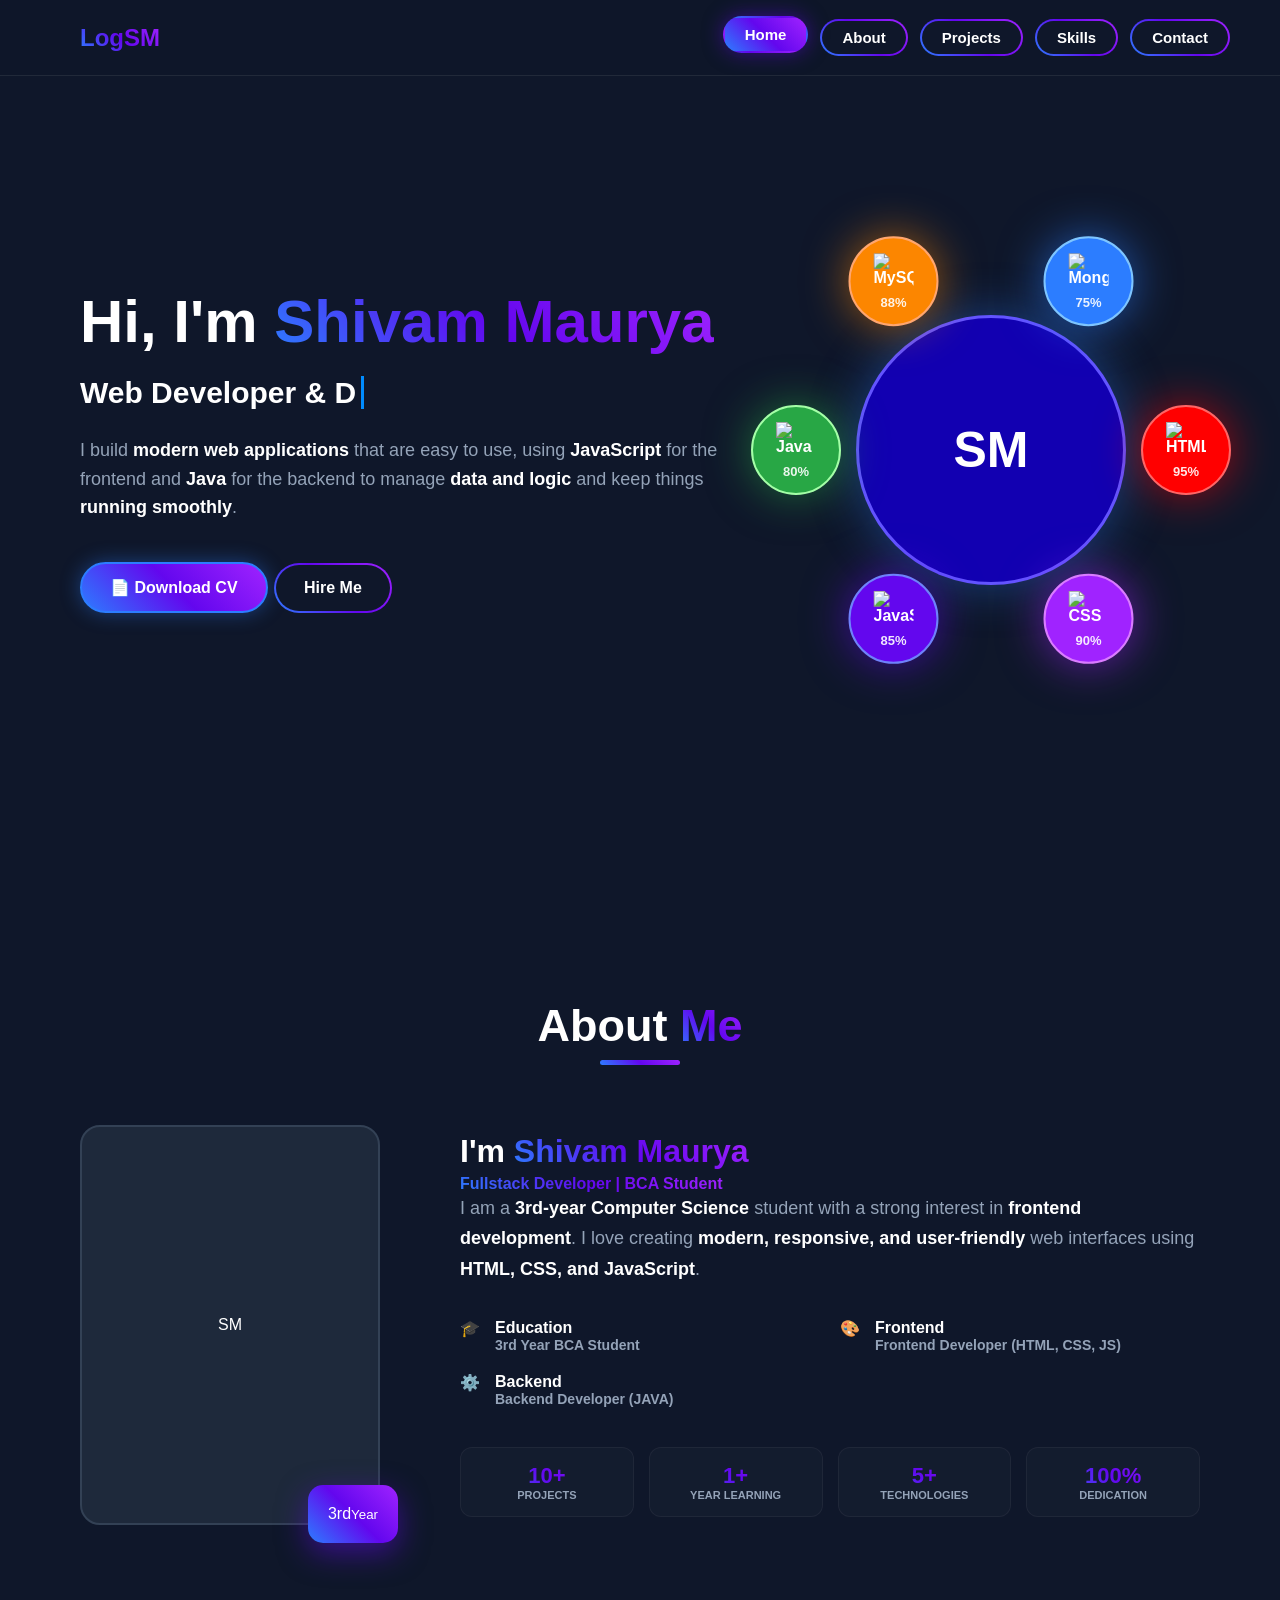
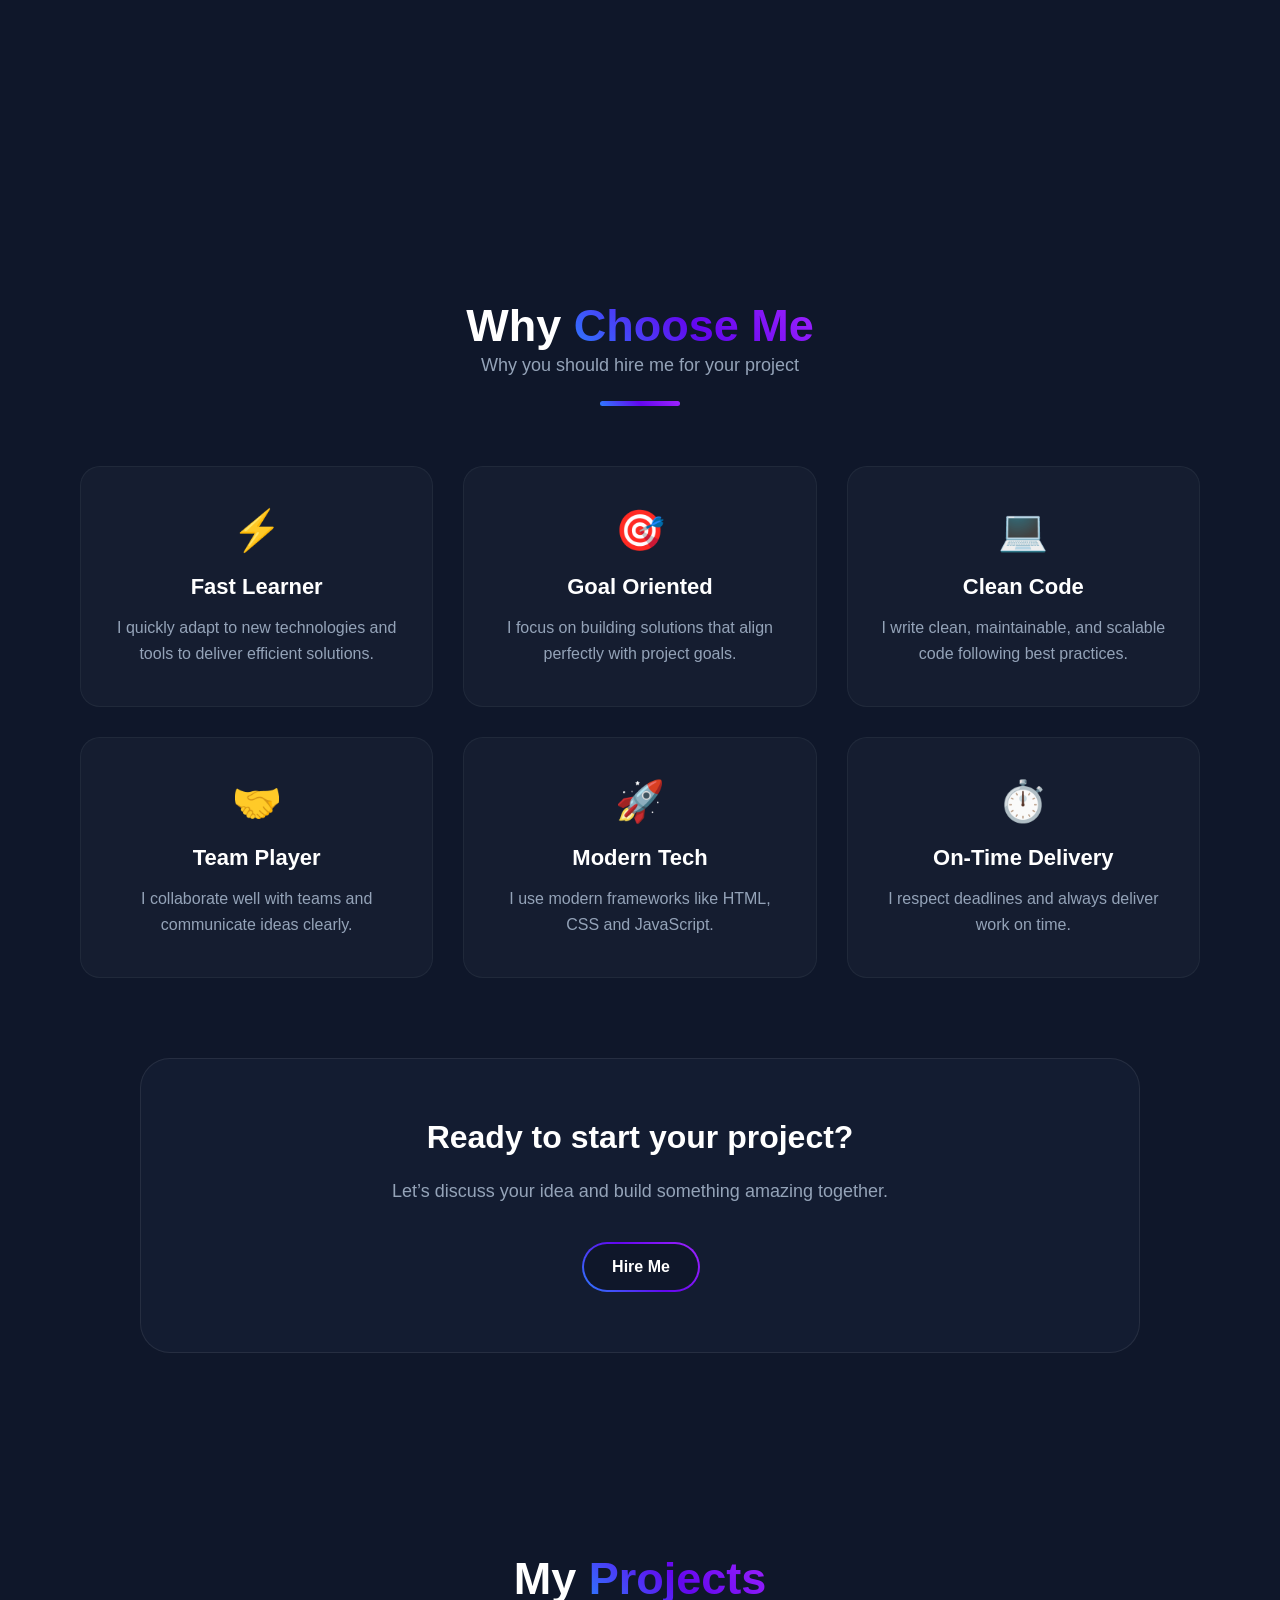
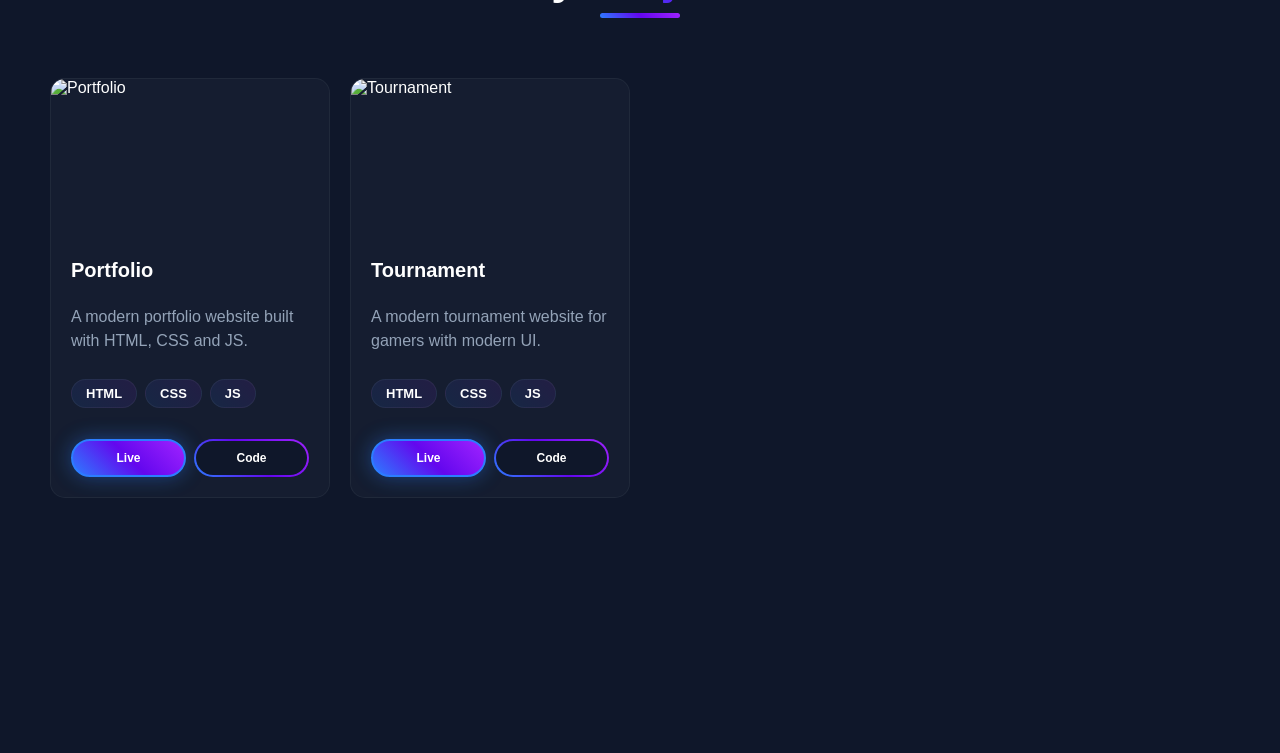
==== index.html @ 185e2d2e "Update index.html" ====
<!DOCTYPE html>
<html lang="en">

<head>
    <meta charset="UTF-8">
    <meta name="viewport" content="width=device-width, initial-scale=1.0">
    <title>shivammaurya161020</title>
    <link rel="stylesheet" href="style.css">
</head>

<body>

    <div id="progress-container">
        <div id="progress-bar"></div>
    </div>

    <header>
        <nav>
            <div class="logo">LogSM</div>
            <ul class="nav-links">
                <li><a href="#home" id="nav-home" class="nav-item active">Home</a></li>
                <li><a href="#about" id="nav-about" class="nav-item">About</a></li>
                <li><a href="#projects" id="nav-projects" class="nav-item">Projects</a></li>
                <li><a href="#skills" class="nav-item">Skills</a></li>
                <li><a href="#contact" class="nav-item">Contact</a></li>
            </ul>
        </nav>
    </header>

    <section id="home" class="hero">
        <div class="hero-content" id="hero-text-parent">
            <h1 class="reveal-text">Hi, I'm <span class="highlight">Shivam Maurya</span></h1>
            <h6 class="reveal-text"><span id="typing-text"></span></h6>
            <p class="reveal-text">I build <b>modern web applications</b> that are easy to use, using <b>JavaScript</b>
                for the frontend and <b>Java</b> for the backend to manage <b>data and logic</b> and keep things
                <b>running smoothly</b>.</p>
            <div class="hero-btns reveal-text">
                <a href="#projects" class="btn">📄 Download CV</a>
                <a href="#contact" class="btn-outline">Hire Me</a>
            </div>
        </div>

        <div class="hero-animation">
            <div class="main-circle" id="hero-balls-parent">
                <div class="profile-circle">SM</div>
                <div class="ball-wrapper" style="--angle-offset: 300deg;">
                    <div class="ball py"><img
                            src="https://images.icon-icons.com/2415/PNG/512/mongodb_original_wordmark_logo_icon_146425.png"
                            alt="MongoDB"><small>75%</small>
                        <div class="tooltip-box">
                            <p class="tt-title">MongoDB</p>
                            <p class="tt-stat">75%</p>
                        </div>
                    </div>
                </div>
                <div class="ball-wrapper" style="--angle-offset: 240deg;">
                    <div class="ball sql"><img src="https://www.svgrepo.com/show/331760/sql-database-generic.svg"
                            alt="MySQL"><small>88%</small>
                        <div class="tooltip-box">
                            <p class="tt-title">MySQL</p>
                            <p class="tt-stat">88%</p>
                        </div>
                    </div>
                </div>
                <div class="ball-wrapper" style="--angle-offset: 180deg;">
                    <div class="ball java"><img
                            src="https://cdn3d.iconscout.com/3d/free/thumb/free-java-3d-icon-png-download-7578017.png"
                            alt="Java"><small>80%</small>
                        <div class="tooltip-box">
                            <p class="tt-title">Java</p>
                            <p class="tt-stat">80%</p>
                        </div>
                    </div>
                </div>
                <div class="ball-wrapper" style="--angle-offset: 120deg;">
                    <div class="ball js"><img
                            src="https://www.clipartmax.com/png/middle/470-4707396_javascript-icon-html-css-js-icons.png"
                            alt="JavaScript"><small>85%</small>
                        <div class="tooltip-box">
                            <p class="tt-title">JavaScript</p>
                            <p class="tt-stat">85%</p>
                        </div>
                    </div>
                </div>
                <div class="ball-wrapper" style="--angle-offset: 60deg;">
                    <div class="ball css"><img src="https://cdn-icons-png.flaticon.com/512/5968/5968242.png"
                            alt="CSS"><small>90%</small>
                        <div class="tooltip-box">
                            <p class="tt-title">CSS</p>
                            <p class="tt-stat">90%</p>
                        </div>
                    </div>
                </div>
                <div class="ball-wrapper" style="--angle-offset: 0deg;">
                    <div class="ball html"><img src="https://cdn-icons-png.flaticon.com/512/8242/8242997.png"
                            alt="HTML"><small>95%</small>
                        <div class="tooltip-box">
                            <p class="tt-title">HTML</p>
                            <p class="tt-stat">95%</p>
                        </div>
                    </div>
                </div>
            </div>
        </div>
    </section>

    <section id="about" class="about">
        <div class="section-header">
            <h2 class="section-title reveal-text">About <span class="highlight">Me</span></h2>
            <div class="title-underline reveal-text"></div>
        </div>
        <div class="about-container">
            <div class="about-img-container">
                <div class="about-img-box" id="trigger-box">
                    <div class="img-placeholder">SM</div>
                    <div class="experience-badge"><span>3rd</span><small>Year</small></div>
                </div>
            </div>
            <div class="about-content">
                <div class="about-intro">
                    <h3 class="reveal-text">I'm <span class="highlight">Shivam Maurya</span></h3>
                    <h4 class="reveal-text"><span class="highlight">Fullstack Developer | BCA Student</span></h4>
                </div>
                <p class="about-bio reveal-text">I am a <b>3rd-year Computer Science</b> student with a strong interest
                    in <b>frontend development</b>. I love creating <b>modern, responsive, and user-friendly</b> web
                    interfaces using <b>HTML, CSS, and JavaScript</b>.</p>
                <div class="highlights-list">
                    <div class="h-point reveal-text"><span class="h-icon">🎓</span>
                        <div class="h-info"><span class="h-label">Education</span><span class="h-value">3rd Year BCA
                                Student</span></div>
                    </div>
                    <div class="h-point reveal-text"><span class="h-icon">🎨</span>
                        <div class="h-info"><span class="h-label">Frontend</span><span class="h-value">Frontend
                                Developer (HTML, CSS, JS)</span></div>
                    </div>
                    <div class="h-point reveal-text"><span class="h-icon">⚙️</span>
                        <div class="h-info"><span class="h-label">Backend</span><span class="h-value">Backend Developer
                                (JAVA)</span></div>
                    </div>
                    <div class="h-point reveal-text"><span class="h-icon">🚀</span>
                        <div class="h-info"><span class="h-label">Focus</span><span class="h-value">Learning MERN
                                Stack</span></div>
                    </div>
                </div>
                <div class="about-stats">
                    <div class="stat-box">
                        <h3>10+</h3>
                        <p>Projects</p>
                    </div>
                    <div class="stat-box">
                        <h3>1+</h3>
                        <p>Year Learning</p>
                    </div>
                    <div class="stat-box">
                        <h3>5+</h3>
                        <p>Technologies</p>
                    </div>
                    <div class="stat-box">
                        <h3>100%</h3>
                        <p>Dedication</p>
                    </div>
                </div>
            </div>
        </div>
    </section>

    <section id="why-choose-me" class="features">
        <div class="section-header">
            <h2 class="section-title">Why <span class="highlight">Choose Me</span></h2>
            <p class="section-subtitle">Why you should hire me for your project</p>
            <div class="title-underline"></div>
        </div>
        <div class="features-grid">
            <div class="feature-card">
                <div class="f-icon">⚡</div>
                <h3>Fast Learner</h3>
                <p>I quickly adapt to new technologies and tools to deliver efficient solutions.</p>
            </div>
            <div class="feature-card">
                <div class="f-icon">🎯</div>
                <h3>Goal Oriented</h3>
                <p>I focus on building solutions that align perfectly with project goals.</p>
            </div>
            <div class="feature-card">
                <div class="f-icon">💻</div>
                <h3>Clean Code</h3>
                <p>I write clean, maintainable, and scalable code following best practices.</p>
            </div>
            <div class="feature-card">
                <div class="f-icon">🤝</div>
                <h3>Team Player</h3>
                <p>I collaborate well with teams and communicate ideas clearly.</p>
            </div>
            <div class="feature-card">
                <div class="f-icon">🚀</div>
                <h3>Modern Tech</h3>
                <p>I use modern frameworks like HTML, CSS and JavaScript.</p>
            </div>
            <div class="feature-card">
                <div class="f-icon">⏱️</div>
                <h3>On-Time Delivery</h3>
                <p>I respect deadlines and always deliver work on time.</p>
            </div>
        </div>
        <div class="cta-box" id="cta-parent">
            <h3>Ready to start your project?</h3>
            <p>Let’s discuss your idea and build something amazing together.</p>
            <a href="#contact" class="btn-outline" id="cta-btn">Hire Me</a>
        </div>
    </section>

    <section id="projects" class="projects">
        <div class="section-header">
            <h2 class="section-title reveal-text">My <span class="highlight">Projects</span></h2>
            <div class="title-underline reveal-text"></div>
        </div>
        <div class="projects-grid">
            <div class="project-card reveal-text">
                <div class="project-img"><img src="https://via.placeholder.com/400x250" alt="Portfolio"></div>
                <div class="project-content">
                    <h3>Portfolio</h3>
                    <p>A modern portfolio website built with HTML, CSS and JS.</p>
                    <div class="project-tags"><span>HTML</span><span>CSS</span><span>JS</span></div>
                    <div class="project-links"><a href="#" class="btn">Live</a><a href="#" class="btn-outline">Code</a>
                    </div>
                </div>
            </div>
            <div class="project-card reveal-text">
                <div class="project-img"><img src="https://via.placeholder.com/400x250" alt="Tournament"></div>
                <div class="project-content">
                    <h3>Tournament</h3>
                    <p>A modern tournament website for gamers with modern UI.</p>
                    <div class="project-tags"><span>HTML</span><span>CSS</span><span>JS</span></div>
                    <div class="project-links"><a href="#" class="btn">Live</a><a href="#" class="btn-outline">Code</a>
                    </div>
                </div>
            </div>
            <div class="project-card reveal-text">
                <div class="project-img"><img src="https://via.placeholder.com/400x250" alt="Coming Soon"></div>
                <div class="project-content">
                    <h3>Project Name</h3>
                    <p>Upcoming project currently under development. Coming Soon...</p>
                    <div class="project-tags"><span>Upcoming</span></div>
                    <div class="project-links"><a href="#" class="btn">Live</a><a href="#" class="btn-outline">Code</a>
                    </div>
                </div>
            </div>
            <div class="project-card reveal-text">
                <div class="project-img"><img src="https://via.placeholder.com/400x250" alt="Coming Soon"></div>
                <div class="project-content">
                    <h3>Project Name</h3>
                    <p>Upcoming project currently under development. Coming Soon...</p>
                    <div class="project-tags"><span>Upcoming</span></div>
                    <div class="project-links"><a href="#" class="btn">Live</a><a href="#" class="btn-outline">Code</a>
                    </div>
                </div>
            </div>
        </div>
    </section>

    <script src="script.js"></script>
</body>

</html>
---- style.css ----
/* --- GLOBAL RESET --- */
* {
    margin: 0;
    padding: 0;
    box-sizing: border-box;
    font-family: 'Inter', sans-serif;
    scroll-behavior: smooth;
}

body {
    background: #0f172a;
    color: #ffffff;
    overflow-x: hidden;
}

p b {
    color: #ffffff;
}

/* --- SCROLL PROGRESS BAR --- */
#progress-container {
    position: fixed;
    top: 0;
    left: 0;
    width: 100%;
    height: 4px;
    background: transparent;
    z-index: 2000;
}

#progress-bar {
    height: 100%;
    width: 0%;
    background: linear-gradient(45deg, #2c7dff, #6307ee, #a023ff);
    transition: width 0.4s cubic-bezier(0.25, 1, 0.5, 1);
}

/* --- ANIMATIONS --- */
@keyframes revealUp {
    0% {
        opacity: 0;
        transform: translateY(30px);
    }

    100% {
        opacity: 1;
        transform: translateY(0);
    }
}

@keyframes popOut {
    0% {
        opacity: 0;
        transform: translateX(195px) rotate(calc(-1 * var(--angle-offset))) scale(0);
    }

    100% {
        opacity: 1;
        transform: translateX(195px) rotate(calc(-1 * var(--angle-offset))) scale(1);
    }
}

@keyframes glowPulse {
    0% {
        box-shadow: 0 0 10px var(--glow);
    }

    100% {
        box-shadow: 0 0 45px var(--glow);
    }
}

@keyframes blink {
    50% {
        border-color: transparent;
    }
}

.reveal-text {
    opacity: 0;
    transform: translateY(30px);
}

.reveal-text.animate {
    animation: revealUp 1s ease-out forwards;
}

/* --- NAVBAR (ORDER RESTORED) --- */
header {
    background: rgba(15, 23, 42, 0.85);
    backdrop-filter: blur(12px);
    border-bottom: 1px solid rgba(255, 255, 255, 0.08);
    position: fixed;
    width: 100%;
    top: 0;
    z-index: 1000;
}

nav {
    display: flex;
    justify-content: space-between;
    align-items: center;
    padding: 0 50px 0 80px;
    height: 75px;
}

.logo {
    font-size: 24px;
    font-weight: 800;
    background: linear-gradient(45deg, #2c7dff, #6307ee, #a023ff);
    -webkit-background-clip: text;
    background-clip: text;
    -webkit-text-fill-color: transparent;
    display: inline-block;
}

.nav-links {
    list-style: none;
    display: flex;
    align-items: center;
    gap: 12px;
}

.nav-links a {
    text-decoration: none;
    color: #ffffff;
    font-weight: 600;
    font-size: 15px;
    padding: 8px 20px;
    border-radius: 50px;
    border: 2px solid transparent;
    background: linear-gradient(#0f172a, #0f172a) padding-box, linear-gradient(45deg, #2c7dff, #6307ee, #a023ff) border-box;
    transition: all 0.3s ease;
    display: inline-block;
}

.nav-links a:hover,
.nav-links a.active {
    background: linear-gradient(45deg, #2c7dff, #6307ee, #a023ff);
    box-shadow: 0 0 20px rgba(99, 7, 238, 0.5);
    transform: translateY(-3px);
}

/* --- HERO --- */
.hero {
    height: 100vh;
    display: flex;
    justify-content: space-between;
    align-items: center;
    padding: 0 5% 0 80px;
}

.hero-content {
    flex: 1.2;
    max-width: 900px;
}

.hero h1 {
    font-size: clamp(20px, 5vw, 60px);
    margin-bottom: 20px;
    font-weight: 800;
}

.hero h6 {
    font-size: clamp(16px, 3vw, 30px);
    margin-bottom: 20px;
    font-weight: 600;
    min-height: 40px;
}

#typing-text {
    color: #ffffff;
    border-right: 3px solid #008cff;
    padding-right: 5px;
    animation: blink 0.7s infinite;
}

.highlight {
    background: linear-gradient(45deg, #2c7dff, #6307ee, #a023ff);
    -webkit-background-clip: text;
    background-clip: text;
    -webkit-text-fill-color: transparent;
    display: inline-block;
}

.hero p {
    font-size: 18px;
    margin-bottom: 40px;
    color: #94a3b8;
    line-height: 1.6;
}

.btn {
    padding: 14px 28px;
    border-radius: 50px;
    font-weight: 600;
    color: white;
    text-decoration: none;
    border: 2px solid #2c7dff;
    background: linear-gradient(45deg, #2c7dff, #6307ee, #a023ff);
    transition: 0.3s ease;
    box-shadow: 0 0 20px rgba(44, 125, 255, 0.4);
    display: inline-block;
}

.btn:hover {
    box-shadow: 0 0 30px rgba(99, 7, 238, 0.7);
    transform: translateY(-3px);
}

.btn-outline {
    padding: 14px 28px;
    text-decoration: none;
    font-weight: 600;
    color: #ffffff;
    border-radius: 50px;
    border: 2px solid transparent;
    background: linear-gradient(#0f172a, #0f172a) padding-box, linear-gradient(45deg, #2c7dff, #6307ee, #a023ff) border-box;
    transition: all 0.3s ease;
    display: inline-block;
    margin-left: 2px;
}

.btn-outline:hover {
    background: linear-gradient(45deg, #2c7dff, #6307ee, #a023ff);
    box-shadow: 0 0 30px rgba(99, 7, 238, 0.6);
    transform: translateY(-3px);
    scale: 1.1;
}

/* --- SKILLS BALLS & TOOLTIP (STRICT RESTORATION) --- */
.hero-animation {
    flex: 0.8;
    display: flex;
    justify-content: flex-end;
    align-items: center;
}

.main-circle {
    position: relative;
    width: 450px;
    height: 450px;
    display: flex;
    justify-content: center;
    align-items: center;
}

.profile-circle {
    position: absolute;
    width: 270px;
    height: 270px;
    background: #1200b1;
    border: 3px solid #6354ff;
    border-radius: 50%;
    display: flex;
    justify-content: center;
    align-items: center;
    font-size: 50px;
    font-weight: bold;
    z-index: 5;
    box-shadow: 0 0 50px rgba(44, 125, 255, 0.4);
}

.ball-wrapper {
    position: absolute;
    width: 100%;
    height: 100%;
    display: flex;
    justify-content: center;
    align-items: center;
    z-index: 6;
    transform: rotate(var(--angle-offset));
    pointer-events: none;
}

.ball {
    position: absolute;
    width: 90px;
    height: 90px;
    border-radius: 50%;
    display: flex;
    flex-direction: column;
    justify-content: center;
    align-items: center;
    font-weight: bold;
    color: white;
    cursor: pointer;
    pointer-events: auto;
    background: var(--ball-color);
    transform: translateX(195px) rotate(calc(-1 * var(--angle-offset))) scale(1);
    opacity: 0;
    animation: popOut 0.8s cubic-bezier(0.175, 0.885, 0.32, 1.275) forwards, glowPulse 2s infinite alternate ease-in-out forwards;
    transition: transform 1s cubic-bezier(0.34, 1.56, 0.64, 1), box-shadow 0.4s ease;
}

.ball img {
    width: 40px;
    height: 40px;
    object-fit: contain;
    margin-bottom: 2px;
}

.ball small {
    font-size: 13px;
    opacity: 0.9;
}

/* BALL COLORS */
.ball.css {
    --glow: rgba(160, 35, 255, 0.6);
    --ball-color: #a023ff;
    border: 2px solid #da7cff;
    animation-delay: 0.7s, 1.5s;
}

.ball.py {
    --glow: rgba(44, 125, 255, 0.6);
    --ball-color: #2c7dff;
    border: 2px solid #7ec5ff;
    animation-delay: 1.5s, 2.3s;
}

.ball.js {
    --glow: rgba(99, 7, 238, 0.6);
    --ball-color: #6307ee;
    border: 2px solid #6f82fb;
    animation-delay: 0.9s, 1.7s;
}

.ball.java {
    --glow: rgba(40, 167, 69, 0.6);
    --ball-color: #28a745;
    border: 2px solid #a4ffa7;
    animation-delay: 1.1s, 1.9s;
}

.ball.sql {
    --glow: rgba(252, 134, 0, 0.6);
    --ball-color: #fc8600;
    border: 2px solid #ffa66f;
    animation-delay: 1.3s, 2.1s;
}

.ball.html {
    --glow: rgba(255, 0, 0, 0.6);
    --ball-color: #ff0000;
    border: 2px solid #fe6666;
    animation-delay: 0.5s, 1.3s;
}

/* TOOLTIP BOX (STABLE VERSION REPLACED) */
.tooltip-box {
    position: absolute;
    bottom: 125%;
    left: 50%;
    transform: translateX(-50%) translateY(10px);
    background: rgba(15, 23, 42, 0.98);
    border-radius: 12px;
    border: 2px solid var(--ball-color);
    display: flex;
    flex-direction: column;
    justify-content: center;
    align-items: center;
    opacity: 0;
    visibility: hidden;
    transition: 0.3s ease;
    box-shadow: 0 10px 30px rgba(0, 0, 0, 0.6);
    pointer-events: none;
    z-index: 1001;
    height: 60px;
    width: 120px;
}

.tooltip-box p {
    margin: 0;
    padding: 0;
    line-height: 1.1;
    text-align: center;
}

.tt-title {
    font-size: 15px;
    color: var(--ball-color) !important;
    font-weight: 700;
}

.tt-stat {
    font-size: 10px;
    color: #ffffff;
    margin-top: 2px;
}

.ball-wrapper:hover .ball .tooltip-box {
    opacity: 1;
    visibility: visible;
    transform: translateX(-50%) translateY(0);
}

/* --- ABOUT SECTION --- */
.about {
    padding: 100px 80px;
    background: #0f172a;
    min-height: 100vh;
}

.section-header {
    text-align: center;
    margin-bottom: 60px;
}

.section-title {
    font-size: 45px;
    font-weight: 800;
    margin-bottom: 8px;
}

.title-underline {
    width: 80px;
    height: 5px;
    background: linear-gradient(45deg, #2c7dff, #6307ee, #a023ff);
    border-radius: 10px;
    margin: 0 auto;
}

.about-container {
    max-width: 1200px;
    margin: 0 auto;
    display: flex;
    align-items: center;
    gap: 80px;
}

.about-img-box {
    width: 300px;
    height: 400px;
    background: #1e293b;
    border-radius: 20px;
    position: relative;
    border: 2px solid #334155;
    display: flex;
    justify-content: center;
    align-items: center;
}

.experience-badge {
    position: absolute;
    bottom: -20px;
    right: -20px;
    padding: 20px;
    border-radius: 15px;
    text-align: center;
    color: white;
    background: linear-gradient(45deg, #2c7dff, #6307ee, #a023ff);
    box-shadow: 0 10px 30px rgba(99, 7, 238, 0.5);
}

.about-intro h3 {
    font-size: 32px;
    font-weight: 700;
    color: #ffffff;
    margin-bottom: 5px;
}

.about-bio {
    font-size: 18px;
    line-height: 1.7;
    color: #94a3b8;
    margin-bottom: 35px;
}

.highlights-list {
    display: grid;
    grid-template-columns: repeat(2, 1fr);
    gap: 20px;
    margin-bottom: 40px;
}

.h-point {
    display: flex;
    align-items: flex-start;
    gap: 15px;
}

.h-info {
    display: flex;
    flex-direction: column;
}

.h-label {
    font-size: 16px;
    color: #ffffff;
    font-weight: 700;
}

.h-value {
    font-size: 14px;
    color: #94a3b8;
    font-weight: 600;
}

.about-stats {
    display: grid;
    grid-template-columns: repeat(4, 1fr);
    gap: 15px;
    margin-top: 40px;
}

.stat-box {
    background: rgba(30, 41, 59, 0.3);
    padding: 15px 10px;
    border-radius: 12px;
    border: 1px solid rgba(255, 255, 255, 0.05);
    text-align: center;
    opacity: 0;
    transform: translateY(30px);
    transition: transform 0.6s cubic-bezier(0.34, 1.56, 0.64, 1), opacity 0.6s ease, border 0.4s ease, box-shadow 0.4s ease, background 0.4s ease;
}

.stat-box.reveal {
    opacity: 1;
    transform: translateY(0);
}

.stat-box:hover {
    transform: scale(1.08) translateY(-5px);
    border: 1px solid transparent;
    background: linear-gradient(#0f172a, #0f172a) padding-box, linear-gradient(45deg, #2c7dff, #6307ee, #a023ff) border-box;
    box-shadow: 0 0 30px rgba(99, 7, 238, 0.6);
}

.stat-box h3 {
    font-size: 22px;
    font-weight: 800;
    background: linear-gradient(45deg, #2c7dff, #6307ee, #a023ff);
    -webkit-background-clip: text;
    background-clip: text;
    -webkit-text-fill-color: transparent;
}

.stat-box p {
    font-size: 11px;
    color: #94a3b8;
    font-weight: 600;
    text-transform: uppercase;
}

/* --- WHY CHOOSE ME --- */
.features {
    padding: 100px 80px;
    background: #0f172a;
}

.section-subtitle {
    color: #94a3b8;
    font-size: 18px;
    text-align: center;
    margin-top: -5px;
    margin-bottom: 25px;
}

.features-grid {
    max-width: 1200px;
    margin: 0 auto 80px auto;
    display: grid;
    grid-template-columns: repeat(3, 1fr);
    gap: 30px;
}

.feature-card {
    background: rgba(30, 41, 59, 0.4);
    padding: 40px 30px;
    border-radius: 20px;
    border: 1px solid rgba(255, 255, 255, 0.05);
    text-align: center;
    transition: transform 0.6s cubic-bezier(0.34, 1.56, 0.64, 1), border 0.4s ease, box-shadow 0.4s ease, background 0.4s ease;
}

.feature-card:hover {
    transform: scale(1.05);
    border: 1px solid transparent;
    background: linear-gradient(#0f172a, #0f172a) padding-box, linear-gradient(45deg, #2c7dff, #6307ee, #a023ff) border-box;
    box-shadow: 0 0 30px rgba(99, 7, 238, 0.6);
}

.f-icon {
    font-size: 40px;
    margin-bottom: 20px;
}

.feature-card h3 {
    font-size: 22px;
    margin-bottom: 15px;
    color: #ffffff;
}

.feature-card p {
    color: #94a3b8;
    font-size: 16px;
    line-height: 1.6;
}

.cta-box {
    max-width: 1000px;
    margin: 0 auto;
    background: #131c31;
    border: 1px solid rgba(255, 255, 255, 0.08);
    padding: 60px 40px;
    border-radius: 30px;
    text-align: center;
    transition: transform 0.6s cubic-bezier(0.34, 1.56, 0.64, 1), border 0.4s ease, box-shadow 0.4s ease, background 0.4s ease;
}

.cta-box h3 {
    font-size: 32px;
    margin-bottom: 25px;
    color: #ffffff;
}

.cta-box p {
    color: #94a3b8;
    font-size: 18px;
    margin-bottom: 40px;
}

.cta-box.zoom-active {
    transform: scale(1.03);
    border: 1px solid transparent;
    background: linear-gradient(#0f172a, #0f172a) padding-box, linear-gradient(45deg, #2c7dff, #6307ee, #a023ff) border-box;
    box-shadow: 0 0 30px rgba(99, 7, 238, 0.6);
}

.cta-box.no-zoom {
    transform: scale(1);
    border: 1px solid transparent;
    background: linear-gradient(#0f172a, #0f172a) padding-box, linear-gradient(45deg, #2c7dff, #6307ee, #a023ff) border-box;
    box-shadow: 0 0 30px rgba(99, 7, 238, 0.6);
}

/* --- PROJECTS SECTION (LOCKED HEIGHT 420px) --- */
.projects {
    padding: 100px 50px;
    background: #0f172a;
    min-height: 100vh;
}

.projects-grid {
    max-width: 1300px;
    margin: 0 auto;
    display: grid;
    grid-template-columns: repeat(4, 1fr);
    gap: 20px;
}

.project-card {
    background: rgba(30, 41, 59, 0.4);
    border-radius: 15px;
    border: 1px solid rgba(255, 255, 255, 0.05);
    display: flex;
    flex-direction: column;
    min-height: 420px;
    overflow: hidden;
    text-align: left;
    transition: transform 0.6s cubic-bezier(0.34, 1.56, 0.64, 1), border 0.4s ease, box-shadow 0.4s ease, background 0.4s ease;
}

.project-card:hover {
    transform: scale(1.03);
    border: 1px solid transparent;
    background: linear-gradient(#0f172a, #0f172a) padding-box, linear-gradient(45deg, #2c7dff, #6307ee, #a023ff) border-box;
    box-shadow: 0 0 30px rgba(99, 7, 238, 0.6);
}

.project-img {
    width: 100%;
    height: 160px;
    overflow: hidden;
}

.project-img img {
    width: 100%;
    height: 100%;
    object-fit: cover;
    transition: transform 0.5s ease;
}

.project-card:hover .project-img img {
    transform: scale(1.1);
}

.project-content {
    padding: 20px;
    flex-grow: 1;
    display: flex;
    flex-direction: column;
    justify-content: space-between;
}

.project-content h3 {
    font-size: 20px;
    color: #ffffff;
    margin-bottom: 12px;
    font-weight: 700;
}

.project-content p {
    color: #94a3b8;
    font-size: 16px;
    line-height: 1.5;
    margin-bottom: 15px;
}

/* Locked 16px */
.project-tags {
    display: flex;
    gap: 8px;
    margin-bottom: 20px;
    flex-wrap: wrap;
}

.project-tags span {
    font-size: 13px;
    font-weight: 700;
    color: #ffffff;
    padding: 6px 14px;
    border-radius: 50px;
    background: linear-gradient(45deg, rgba(44, 125, 255, 0.1), rgba(160, 35, 255, 0.1));
    border: 1px solid rgba(255, 255, 255, 0.05);
}

/* Locked 13px */
.project-links {
    display: flex;
    gap: 8px;
}

.project-links .btn,
.project-links .btn-outline {
    flex: 1;
    text-align: center;
    padding: 10px 5px;
    font-size: 12px;
    margin-left: 0;
}

/* BALL HOVER */
.ball-wrapper:hover {
    z-index: 1000;
}

.ball-wrapper:hover .ball {
    animation: none !important;
    transform: translateX(195px) rotate(calc(-1 * var(--angle-offset))) scale(1.22) !important;
    box-shadow: 0 0 55px var(--glow) !important;
    opacity: 1 !important;
}

/* RESPONSIVE */
@media (max-width: 1100px) {
    .projects-grid {
        grid-template-columns: repeat(2, 1fr);
    }
}

@media (max-width: 992px) {
    .hero {
        flex-direction: column;
        text-align: center;
        padding: 120px 20px 0 20px;
        height: auto;
    }

    .hero-animation {
        justify-content: center;
        margin-top: 50px;
        transform: scale(0.7);
    }

    .about-container {
        flex-direction: column;
        text-align: center;
        gap: 40px;
    }

    .about-img-box {
        margin: 0 auto;
        width: 280px;
        height: 350px;
    }

    .about-stats {
        grid-template-columns: repeat(2, 1fr);
    }

    .features-grid {
        grid-template-columns: repeat(2, 1fr);
    }

    .projects-grid {
        grid-template-columns: 1fr;
    }
}
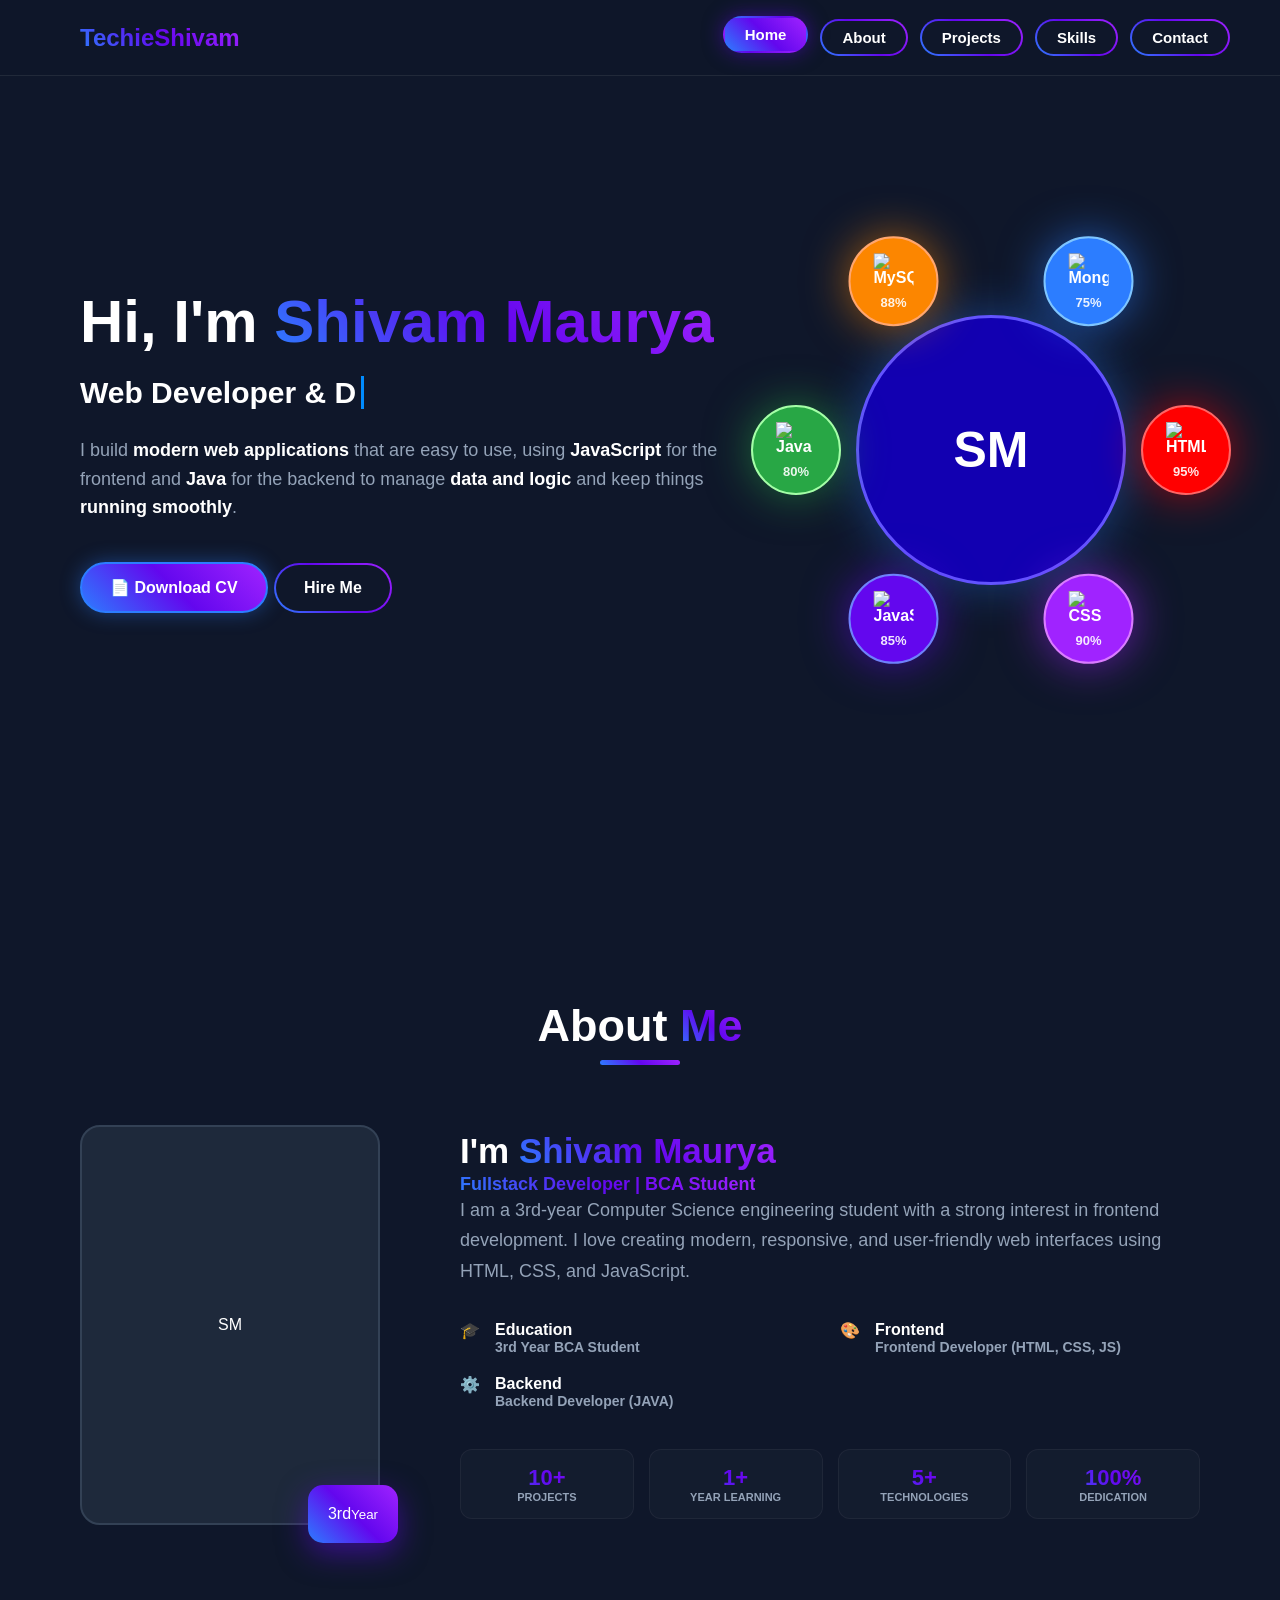
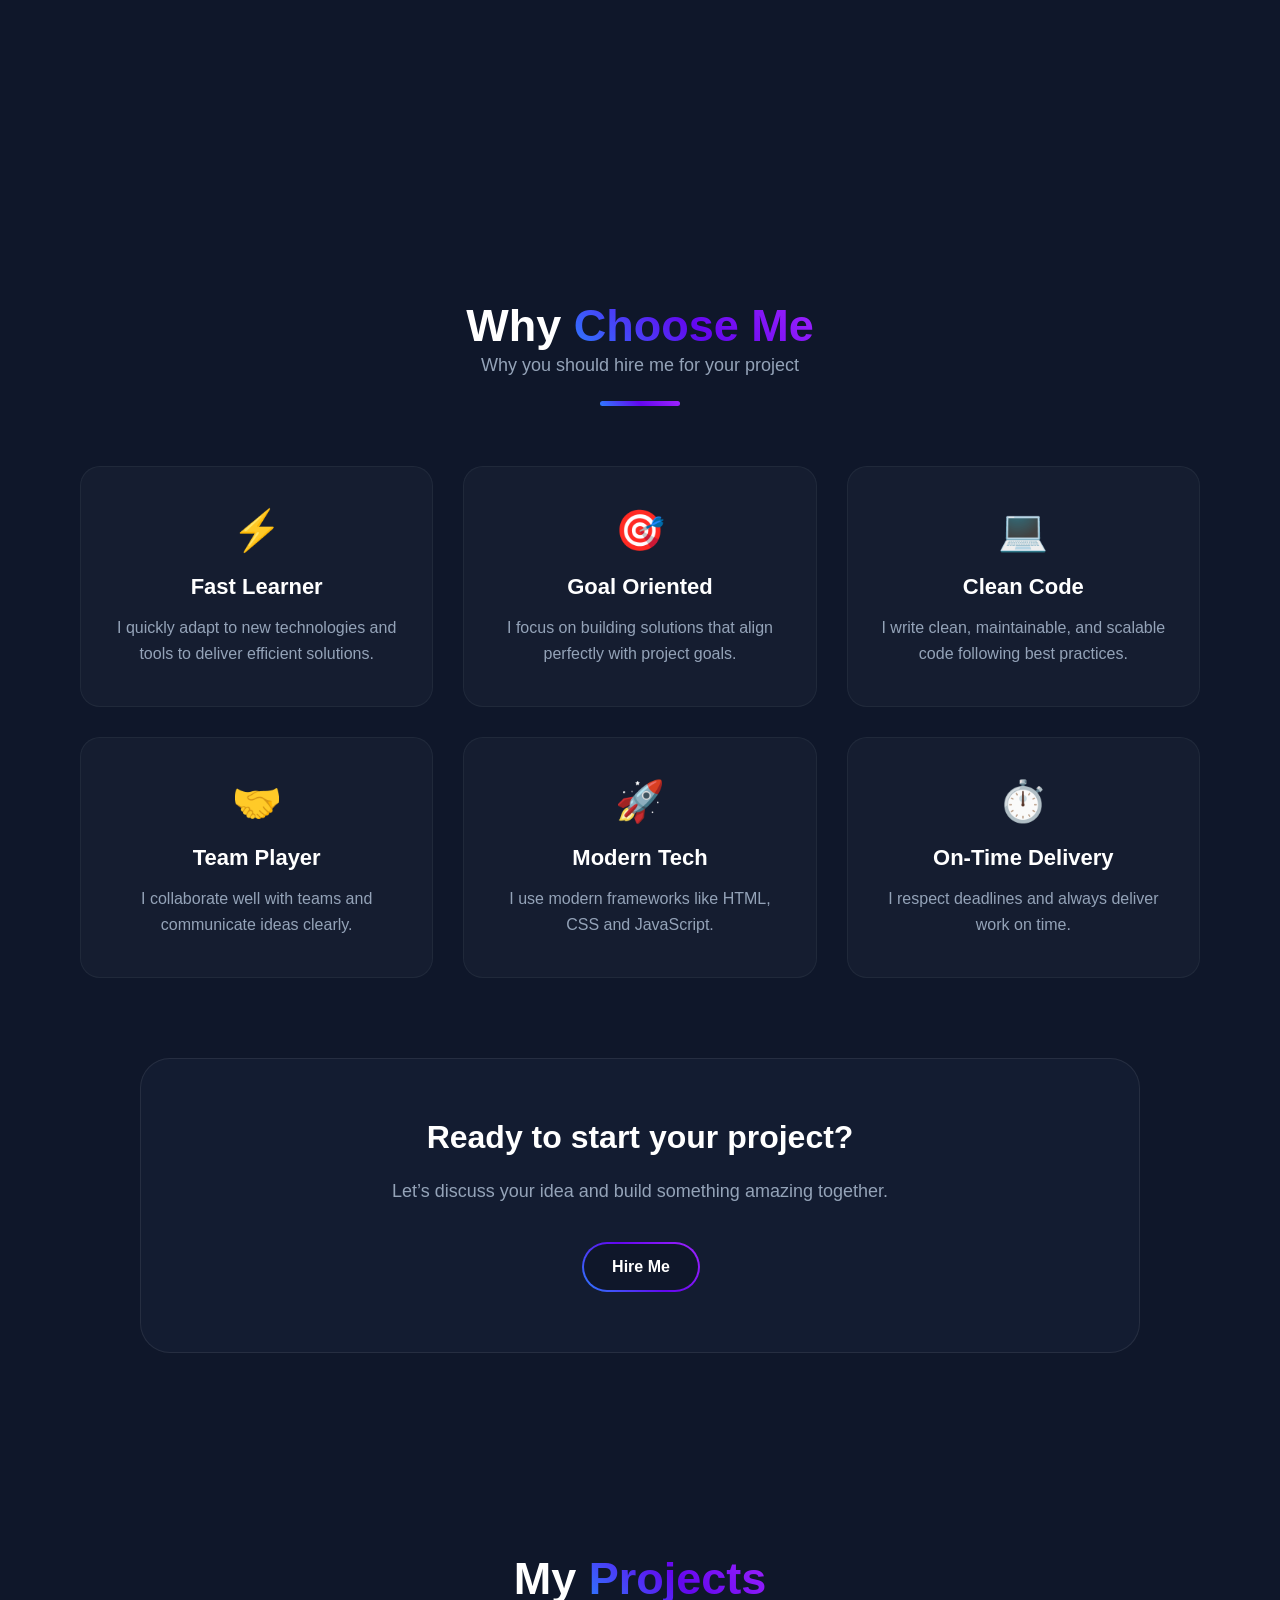
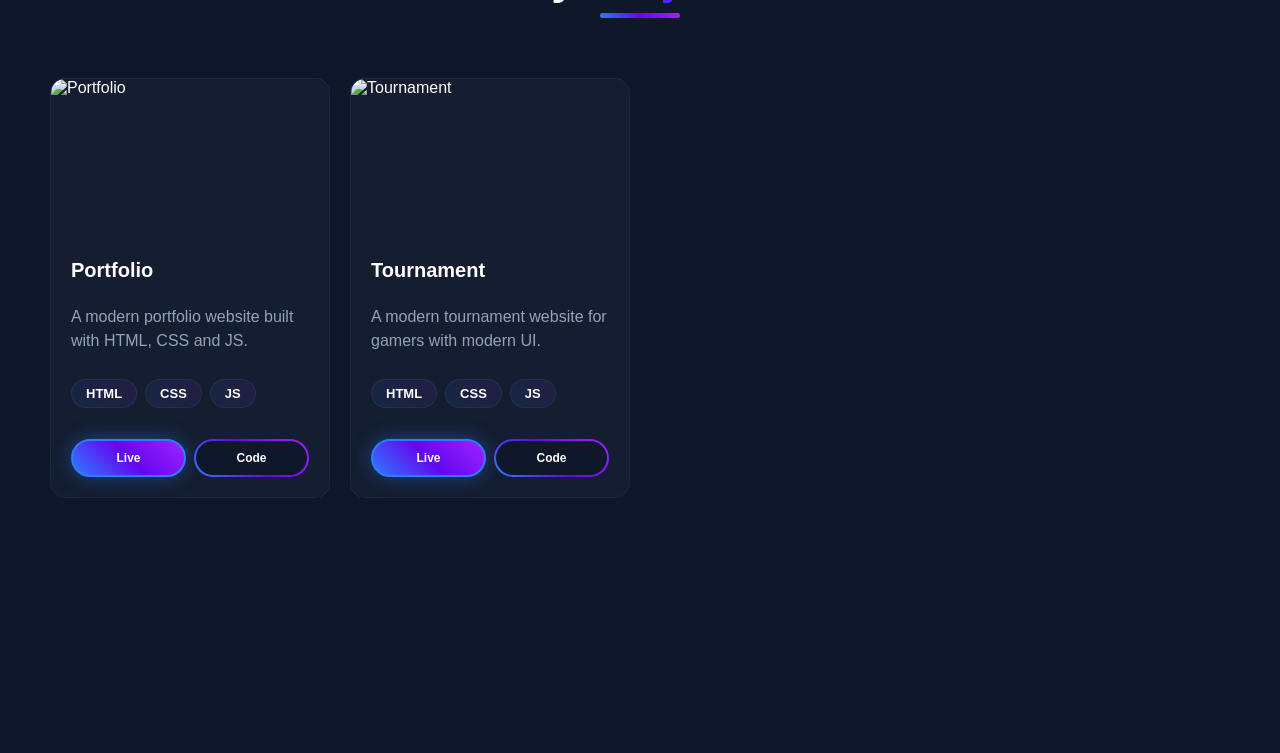
==== commit b388e8bc: "updated" ====
--- a/index.html
+++ b/index.html
@@ -4,7 +4,7 @@
 <head>
     <meta charset="UTF-8">
     <meta name="viewport" content="width=device-width, initial-scale=1.0">
-    <title>shivammaurya161020</title>
+    <title>TechieShivam16</title>
     <link rel="stylesheet" href="style.css">
 </head>
 
@@ -16,7 +16,7 @@
 
     <header>
         <nav>
-            <div class="logo">LogSM</div>
+            <div class="logo">TechieShivam</div>
             <ul class="nav-links">
                 <li><a href="#home" id="nav-home" class="nav-item active">Home</a></li>
                 <li><a href="#about" id="nav-about" class="nav-item">About</a></li>
@@ -53,12 +53,31 @@
                         </div>
                     </div>
                 </div>
-                <div class="ball-wrapper" style="--angle-offset: 240deg;">
-                    <div class="ball sql"><img src="https://www.svgrepo.com/show/331760/sql-database-generic.svg"
-                            alt="MySQL"><small>88%</small>
-                        <div class="tooltip-box">
-                            <p class="tt-title">MySQL</p>
-                            <p class="tt-stat">88%</p>
+                <div class="ball-wrapper" style="--angle-offset: 0deg;">
+                    <div class="ball html"><img src="https://cdn-icons-png.flaticon.com/512/8242/8242997.png"
+                            alt="HTML"><small>95%</small>
+                        <div class="tooltip-box">
+                            <p class="tt-title">HTML</p>
+                            <p class="tt-stat">95%</p>
+                        </div>
+                    </div>
+                </div>
+                <div class="ball-wrapper" style="--angle-offset: 60deg;">
+                    <div class="ball css"><img src="https://cdn-icons-png.flaticon.com/512/5968/5968242.png"
+                            alt="CSS"><small>90%</small>
+                        <div class="tooltip-box">
+                            <p class="tt-title">CSS</p>
+                            <p class="tt-stat">90%</p>
+                        </div>
+                    </div>
+                </div>
+                <div class="ball-wrapper" style="--angle-offset: 120deg;">
+                    <div class="ball js"><img
+                            src="https://www.clipartmax.com/png/middle/470-4707396_javascript-icon-html-css-js-icons.png"
+                            alt="JavaScript"><small>85%</small>
+                        <div class="tooltip-box">
+                            <p class="tt-title">JavaScript</p>
+                            <p class="tt-stat">85%</p>
                         </div>
                     </div>
                 </div>
@@ -72,31 +91,12 @@
                         </div>
                     </div>
                 </div>
-                <div class="ball-wrapper" style="--angle-offset: 120deg;">
-                    <div class="ball js"><img
-                            src="https://www.clipartmax.com/png/middle/470-4707396_javascript-icon-html-css-js-icons.png"
-                            alt="JavaScript"><small>85%</small>
-                        <div class="tooltip-box">
-                            <p class="tt-title">JavaScript</p>
-                            <p class="tt-stat">85%</p>
-                        </div>
-                    </div>
-                </div>
-                <div class="ball-wrapper" style="--angle-offset: 60deg;">
-                    <div class="ball css"><img src="https://cdn-icons-png.flaticon.com/512/5968/5968242.png"
-                            alt="CSS"><small>90%</small>
-                        <div class="tooltip-box">
-                            <p class="tt-title">CSS</p>
-                            <p class="tt-stat">90%</p>
-                        </div>
-                    </div>
-                </div>
-                <div class="ball-wrapper" style="--angle-offset: 0deg;">
-                    <div class="ball html"><img src="https://cdn-icons-png.flaticon.com/512/8242/8242997.png"
-                            alt="HTML"><small>95%</small>
-                        <div class="tooltip-box">
-                            <p class="tt-title">HTML</p>
-                            <p class="tt-stat">95%</p>
+                <div class="ball-wrapper" style="--angle-offset: 240deg;">
+                    <div class="ball sql"><img src="https://www.svgrepo.com/show/331760/sql-database-generic.svg"
+                            alt="MySQL"><small>88%</small>
+                        <div class="tooltip-box">
+                            <p class="tt-title">MySQL</p>
+                            <p class="tt-stat">88%</p>
                         </div>
                     </div>
                 </div>
@@ -121,9 +121,9 @@
                     <h3 class="reveal-text">I'm <span class="highlight">Shivam Maurya</span></h3>
                     <h4 class="reveal-text"><span class="highlight">Fullstack Developer | BCA Student</span></h4>
                 </div>
-                <p class="about-bio reveal-text">I am a <b>3rd-year Computer Science</b> student with a strong interest
-                    in <b>frontend development</b>. I love creating <b>modern, responsive, and user-friendly</b> web
-                    interfaces using <b>HTML, CSS, and JavaScript</b>.</p>
+                <p class="about-bio reveal-text">I am a 3rd-year Computer Science engineering student with a strong
+                    interest in frontend development. I love creating modern, responsive, and user-friendly web
+                    interfaces using HTML, CSS, and JavaScript.</p>
                 <div class="highlights-list">
                     <div class="h-point reveal-text"><span class="h-icon">🎓</span>
                         <div class="h-info"><span class="h-label">Education</span><span class="h-value">3rd Year BCA
--- a/style.css
+++ b/style.css
@@ -17,7 +17,6 @@
     color: #ffffff;
 }
 
-/* --- SCROLL PROGRESS BAR --- */
 #progress-container {
     position: fixed;
     top: 0;
@@ -85,7 +84,6 @@
     animation: revealUp 1s ease-out forwards;
 }
 
-/* --- NAVBAR (ORDER RESTORED) --- */
 header {
     background: rgba(15, 23, 42, 0.85);
     backdrop-filter: blur(12px);
@@ -228,7 +226,7 @@
     scale: 1.1;
 }
 
-/* --- SKILLS BALLS & TOOLTIP (STRICT RESTORATION) --- */
+/* --- SKILLS BALLS (ORDER & SPEEDS LOCKED) --- */
 .hero-animation {
     flex: 0.8;
     display: flex;
@@ -305,50 +303,48 @@
     opacity: 0.9;
 }
 
-/* BALL COLORS */
+.ball.py {
+    --glow: rgba(44, 125, 255, 0.6);
+    --ball-color: #2c7dff;
+    border: 2px solid #7ec5ff;
+    animation-delay: 0.5s, 1.5s;
+}
+
+.ball.html {
+    --glow: rgba(255, 0, 0, 0.6);
+    --ball-color: #ff0000;
+    border: 2px solid #fe6666;
+    animation-delay: 0.7s, 1.7s;
+}
+
 .ball.css {
     --glow: rgba(160, 35, 255, 0.6);
     --ball-color: #a023ff;
     border: 2px solid #da7cff;
-    animation-delay: 0.7s, 1.5s;
-}
-
-.ball.py {
-    --glow: rgba(44, 125, 255, 0.6);
-    --ball-color: #2c7dff;
-    border: 2px solid #7ec5ff;
-    animation-delay: 1.5s, 2.3s;
+    animation-delay: 0.9s, 1.9s;
 }
 
 .ball.js {
     --glow: rgba(99, 7, 238, 0.6);
     --ball-color: #6307ee;
     border: 2px solid #6f82fb;
-    animation-delay: 0.9s, 1.7s;
+    animation-delay: 1.1s, 2.1s;
 }
 
 .ball.java {
     --glow: rgba(40, 167, 69, 0.6);
     --ball-color: #28a745;
     border: 2px solid #a4ffa7;
-    animation-delay: 1.1s, 1.9s;
+    animation-delay: 1.3s, 2.3s;
 }
 
 .ball.sql {
     --glow: rgba(252, 134, 0, 0.6);
     --ball-color: #fc8600;
     border: 2px solid #ffa66f;
-    animation-delay: 1.3s, 2.1s;
-}
-
-.ball.html {
-    --glow: rgba(255, 0, 0, 0.6);
-    --ball-color: #ff0000;
-    border: 2px solid #fe6666;
-    animation-delay: 0.5s, 1.3s;
-}
-
-/* TOOLTIP BOX (STABLE VERSION REPLACED) */
+    animation-delay: 1.5s, 2.5s;
+}
+
 .tooltip-box {
     position: absolute;
     bottom: 125%;
@@ -390,13 +386,23 @@
     margin-top: 2px;
 }
 
+.ball-wrapper:hover {
+    z-index: 1000;
+}
+
+.ball-wrapper:hover .ball {
+    transform: translateX(195px) rotate(calc(-1 * var(--angle-offset))) scale(1.22) !important;
+    box-shadow: 0 0 55px var(--glow) !important;
+    opacity: 1 !important;
+}
+
 .ball-wrapper:hover .ball .tooltip-box {
     opacity: 1;
     visibility: visible;
     transform: translateX(-50%) translateY(0);
 }
 
-/* --- ABOUT SECTION --- */
+/* --- ABOUT SECTION (SIZES FIXED) --- */
 .about {
     padding: 100px 80px;
     background: #0f172a;
@@ -435,8 +441,8 @@
     height: 400px;
     background: #1e293b;
     border-radius: 20px;
+    border: 2px solid #334155;
     position: relative;
-    border: 2px solid #334155;
     display: flex;
     justify-content: center;
     align-items: center;
@@ -455,11 +461,18 @@
 }
 
 .about-intro h3 {
-    font-size: 32px;
+    font-size: 35px;
     font-weight: 700;
     color: #ffffff;
-    margin-bottom: 5px;
-}
+    margin-bottom: 3px;
+}
+
+.about-intro h4 {
+    font-size: 18px;
+    font-weight: 600;
+}
+
+/* Size reduced by 2px */
 
 .about-bio {
     font-size: 18px;
@@ -636,7 +649,7 @@
     box-shadow: 0 0 30px rgba(99, 7, 238, 0.6);
 }
 
-/* --- PROJECTS SECTION (LOCKED HEIGHT 420px) --- */
+/* --- PROJECTS SECTION (HEIGHT 420px LOCKED) --- */
 .projects {
     padding: 100px 50px;
     background: #0f172a;
@@ -709,7 +722,6 @@
     margin-bottom: 15px;
 }
 
-/* Locked 16px */
 .project-tags {
     display: flex;
     gap: 8px;
@@ -727,7 +739,6 @@
     border: 1px solid rgba(255, 255, 255, 0.05);
 }
 
-/* Locked 13px */
 .project-links {
     display: flex;
     gap: 8px;
@@ -740,62 +751,4 @@
     padding: 10px 5px;
     font-size: 12px;
     margin-left: 0;
-}
-
-/* BALL HOVER */
-.ball-wrapper:hover {
-    z-index: 1000;
-}
-
-.ball-wrapper:hover .ball {
-    animation: none !important;
-    transform: translateX(195px) rotate(calc(-1 * var(--angle-offset))) scale(1.22) !important;
-    box-shadow: 0 0 55px var(--glow) !important;
-    opacity: 1 !important;
-}
-
-/* RESPONSIVE */
-@media (max-width: 1100px) {
-    .projects-grid {
-        grid-template-columns: repeat(2, 1fr);
-    }
-}
-
-@media (max-width: 992px) {
-    .hero {
-        flex-direction: column;
-        text-align: center;
-        padding: 120px 20px 0 20px;
-        height: auto;
-    }
-
-    .hero-animation {
-        justify-content: center;
-        margin-top: 50px;
-        transform: scale(0.7);
-    }
-
-    .about-container {
-        flex-direction: column;
-        text-align: center;
-        gap: 40px;
-    }
-
-    .about-img-box {
-        margin: 0 auto;
-        width: 280px;
-        height: 350px;
-    }
-
-    .about-stats {
-        grid-template-columns: repeat(2, 1fr);
-    }
-
-    .features-grid {
-        grid-template-columns: repeat(2, 1fr);
-    }
-
-    .projects-grid {
-        grid-template-columns: 1fr;
-    }
 }
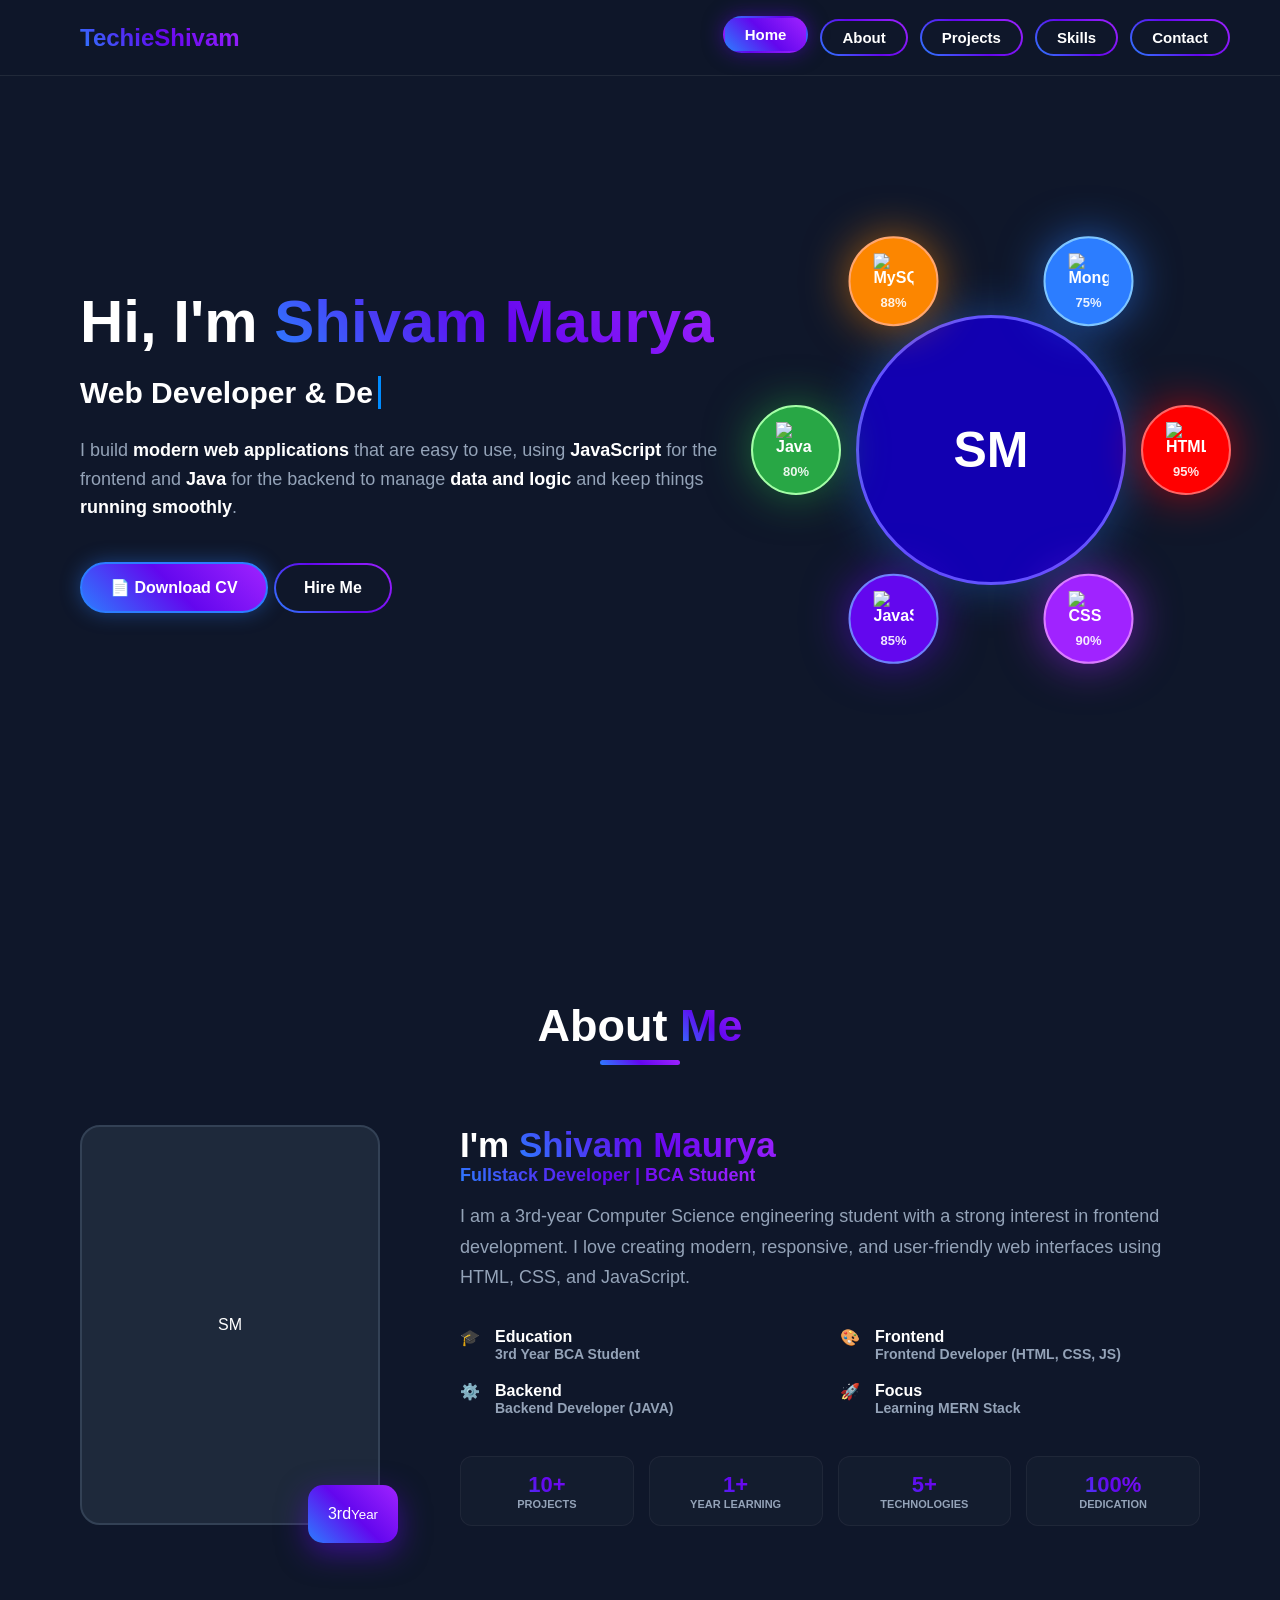
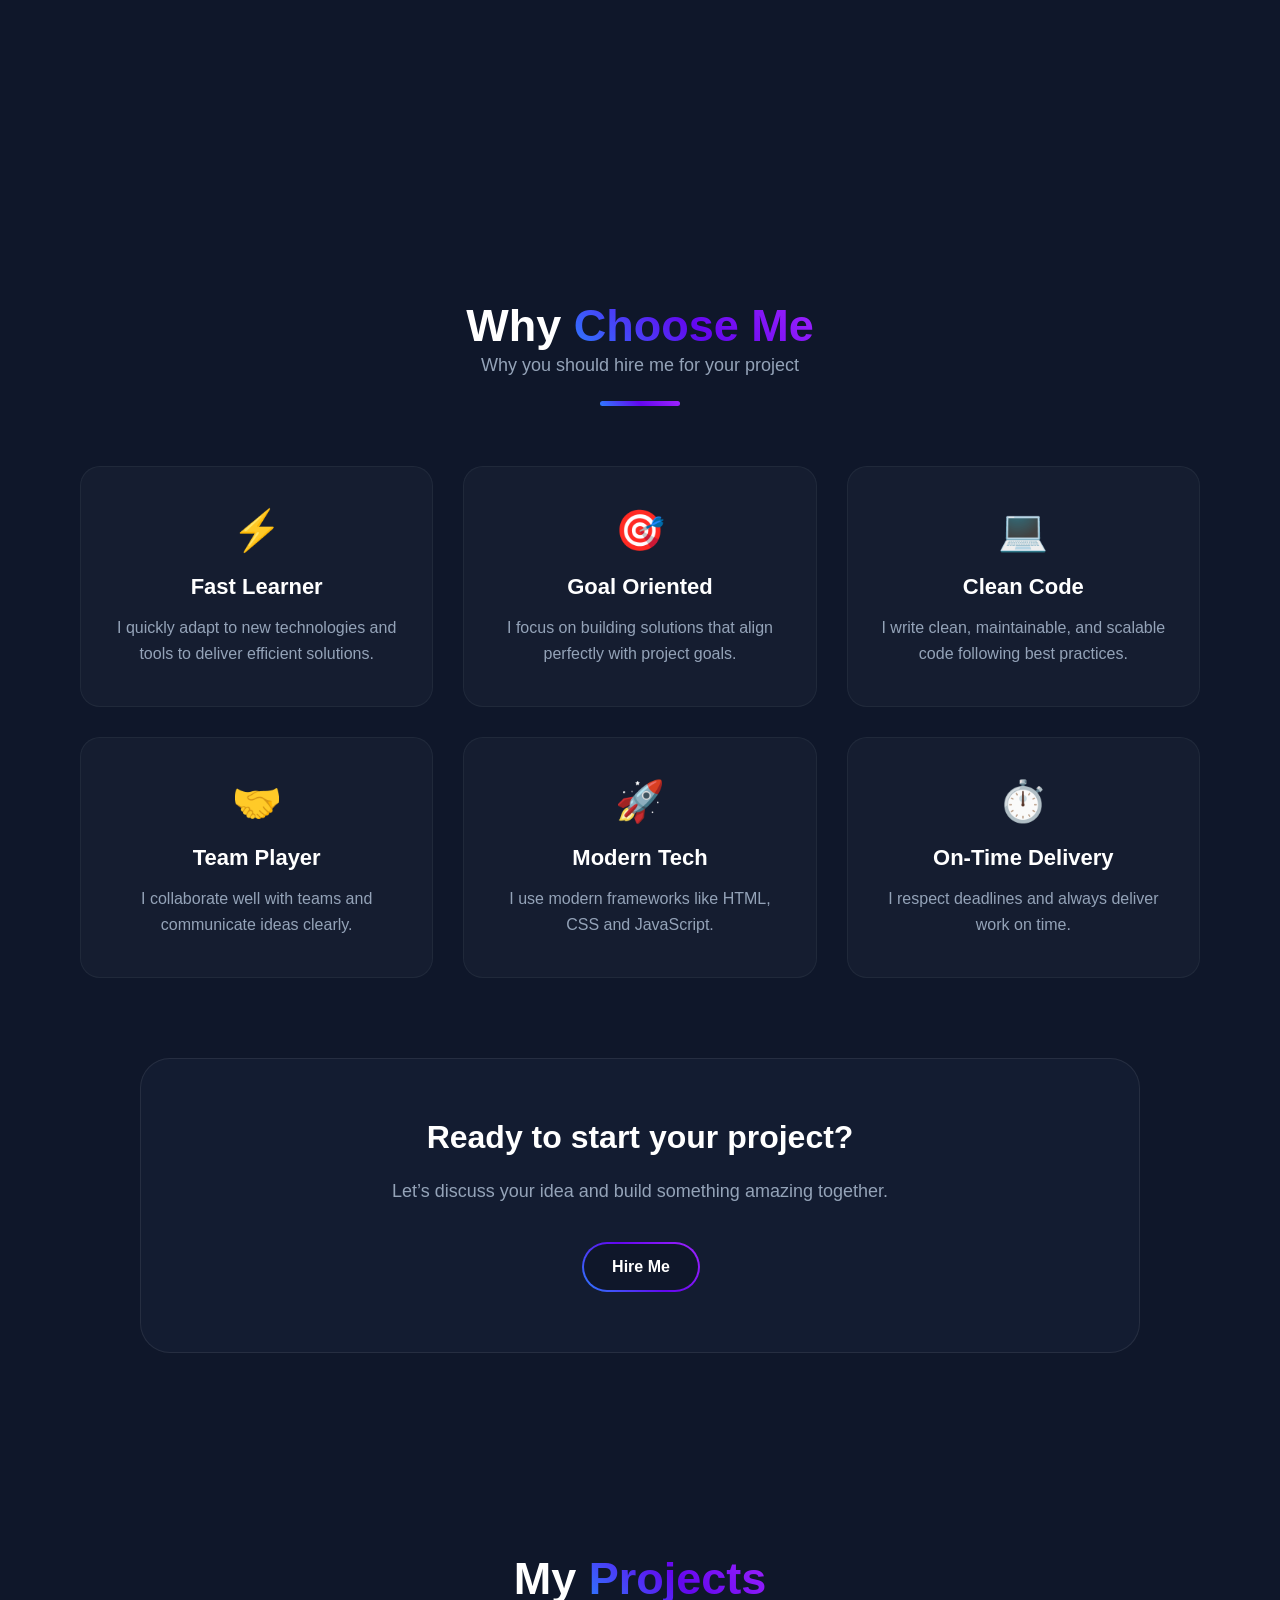
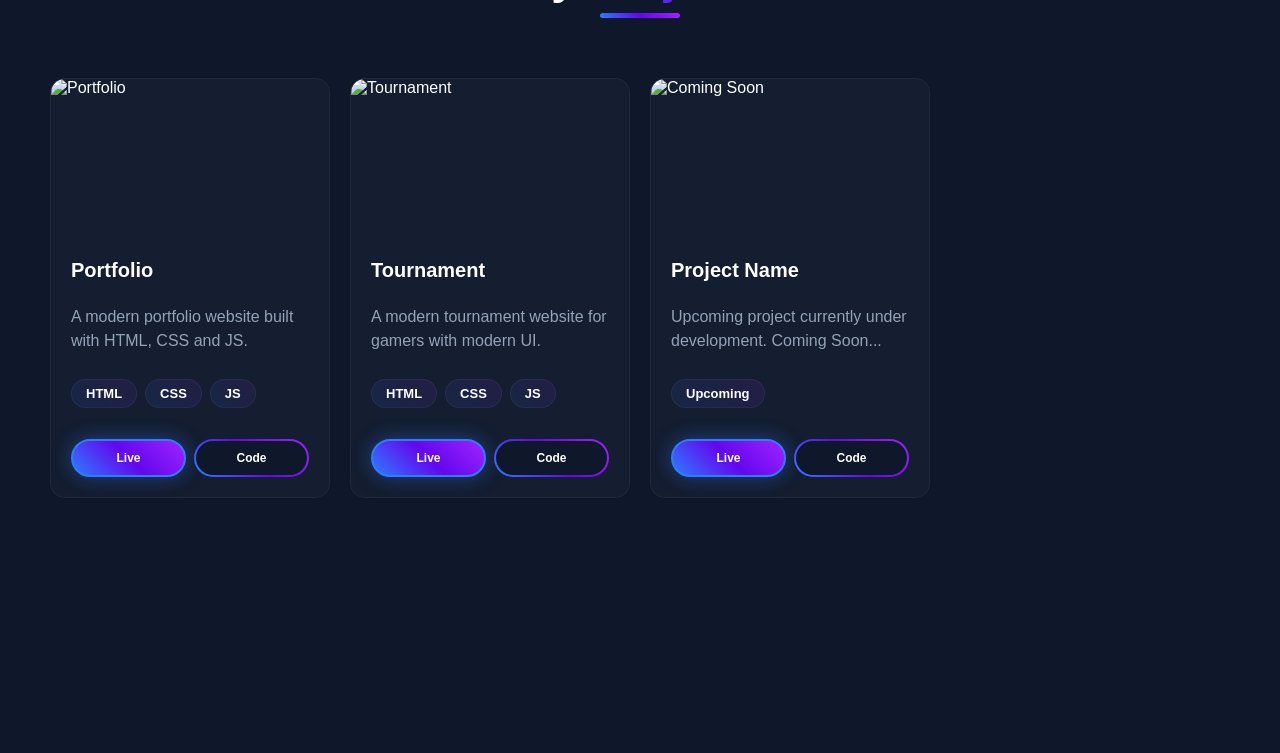
==== commit 18e82cdf: "updated" ====
--- a/index.html
+++ b/index.html
@@ -33,7 +33,8 @@
             <h6 class="reveal-text"><span id="typing-text"></span></h6>
             <p class="reveal-text">I build <b>modern web applications</b> that are easy to use, using <b>JavaScript</b>
                 for the frontend and <b>Java</b> for the backend to manage <b>data and logic</b> and keep things
-                <b>running smoothly</b>.</p>
+                <b>running smoothly</b>.
+            </p>
             <div class="hero-btns reveal-text">
                 <a href="#projects" class="btn">📄 Download CV</a>
                 <a href="#contact" class="btn-outline">Hire Me</a>
--- a/style.css
+++ b/style.css
@@ -226,7 +226,7 @@
     scale: 1.1;
 }
 
-/* --- SKILLS BALLS (ORDER & SPEEDS LOCKED) --- */
+/* --- SKILLS BALLS --- */
 .hero-animation {
     flex: 0.8;
     display: flex;
@@ -402,7 +402,7 @@
     transform: translateX(-50%) translateY(0);
 }
 
-/* --- ABOUT SECTION (SIZES FIXED) --- */
+/* --- ABOUT SECTION --- */
 .about {
     padding: 100px 80px;
     background: #0f172a;
@@ -460,19 +460,18 @@
     box-shadow: 0 10px 30px rgba(99, 7, 238, 0.5);
 }
 
+
 .about-intro h3 {
     font-size: 35px;
     font-weight: 700;
     color: #ffffff;
-    margin-bottom: 3px;
 }
 
 .about-intro h4 {
     font-size: 18px;
     font-weight: 600;
-}
-
-/* Size reduced by 2px */
+    margin-bottom: 15px;
+}
 
 .about-bio {
     font-size: 18px;
@@ -649,7 +648,7 @@
     box-shadow: 0 0 30px rgba(99, 7, 238, 0.6);
 }
 
-/* --- PROJECTS SECTION (HEIGHT 420px LOCKED) --- */
+/* --- PROJECTS SECTION --- */
 .projects {
     padding: 100px 50px;
     background: #0f172a;
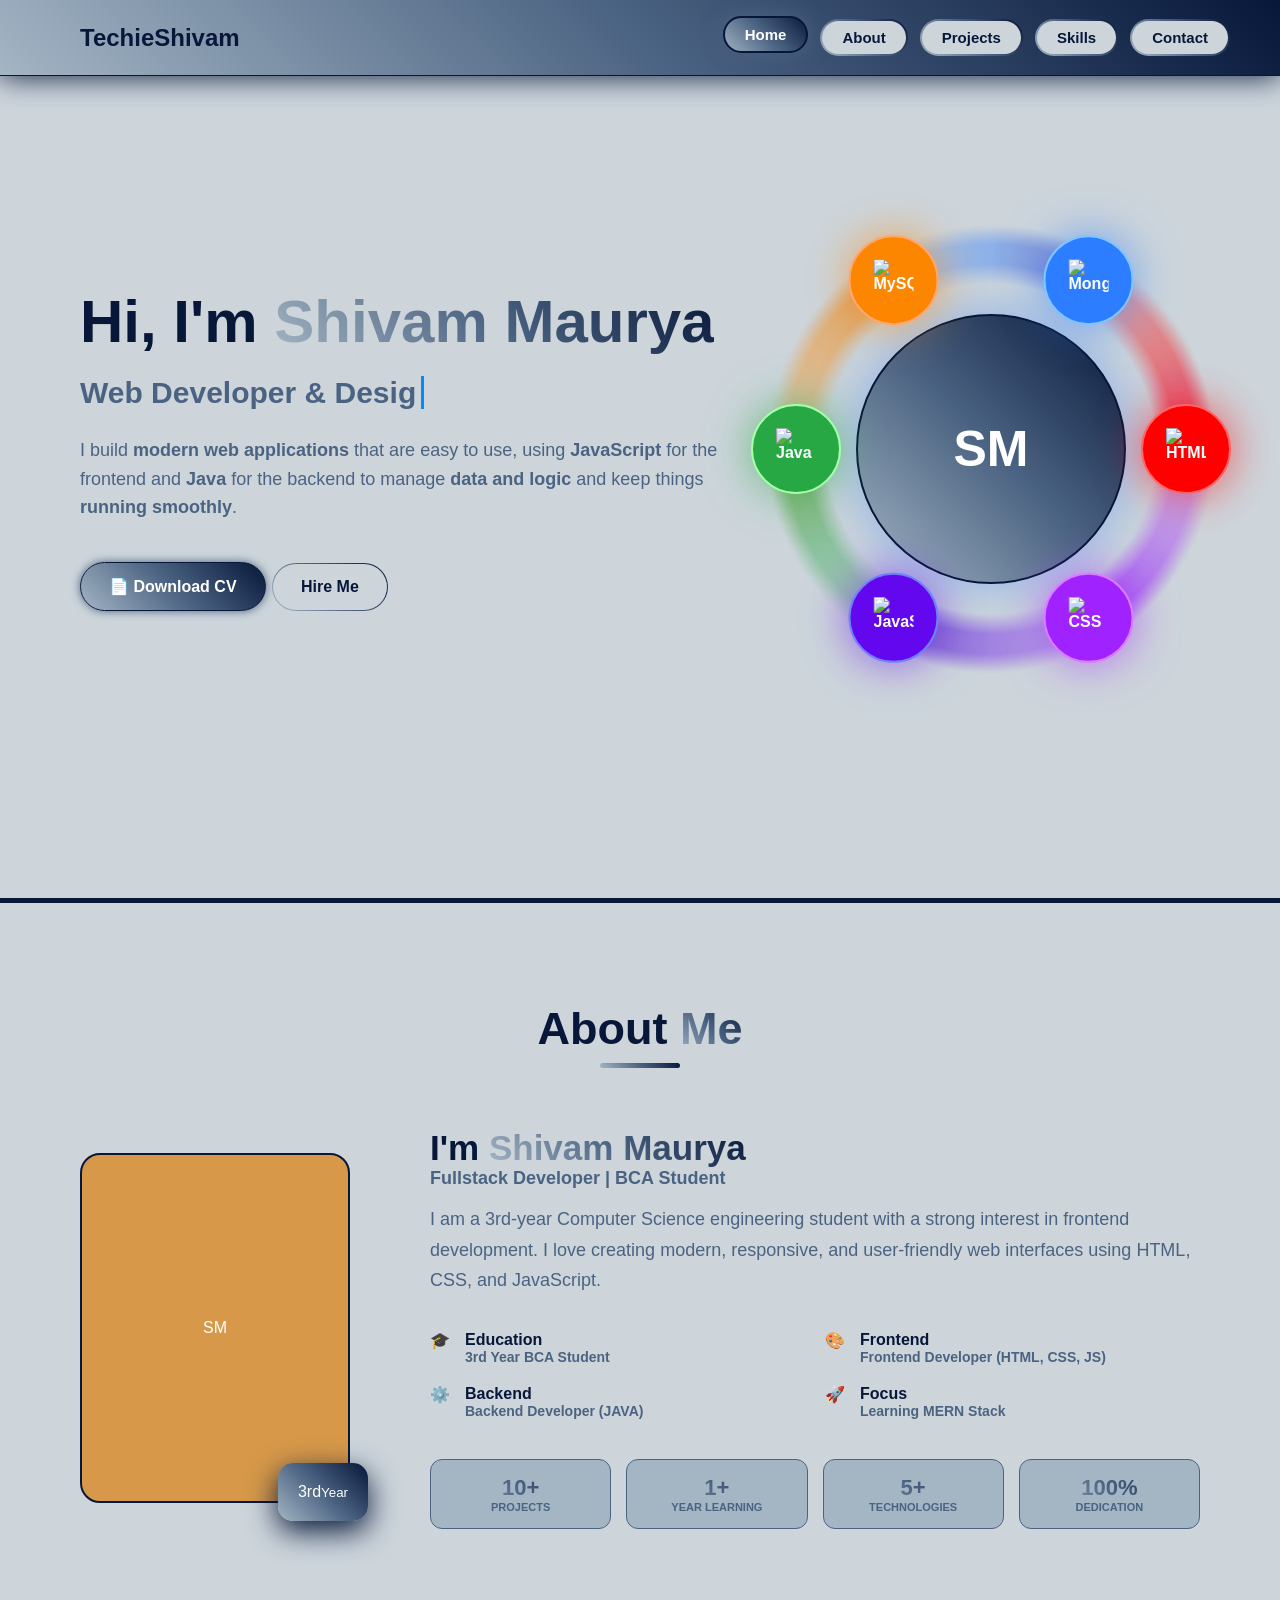
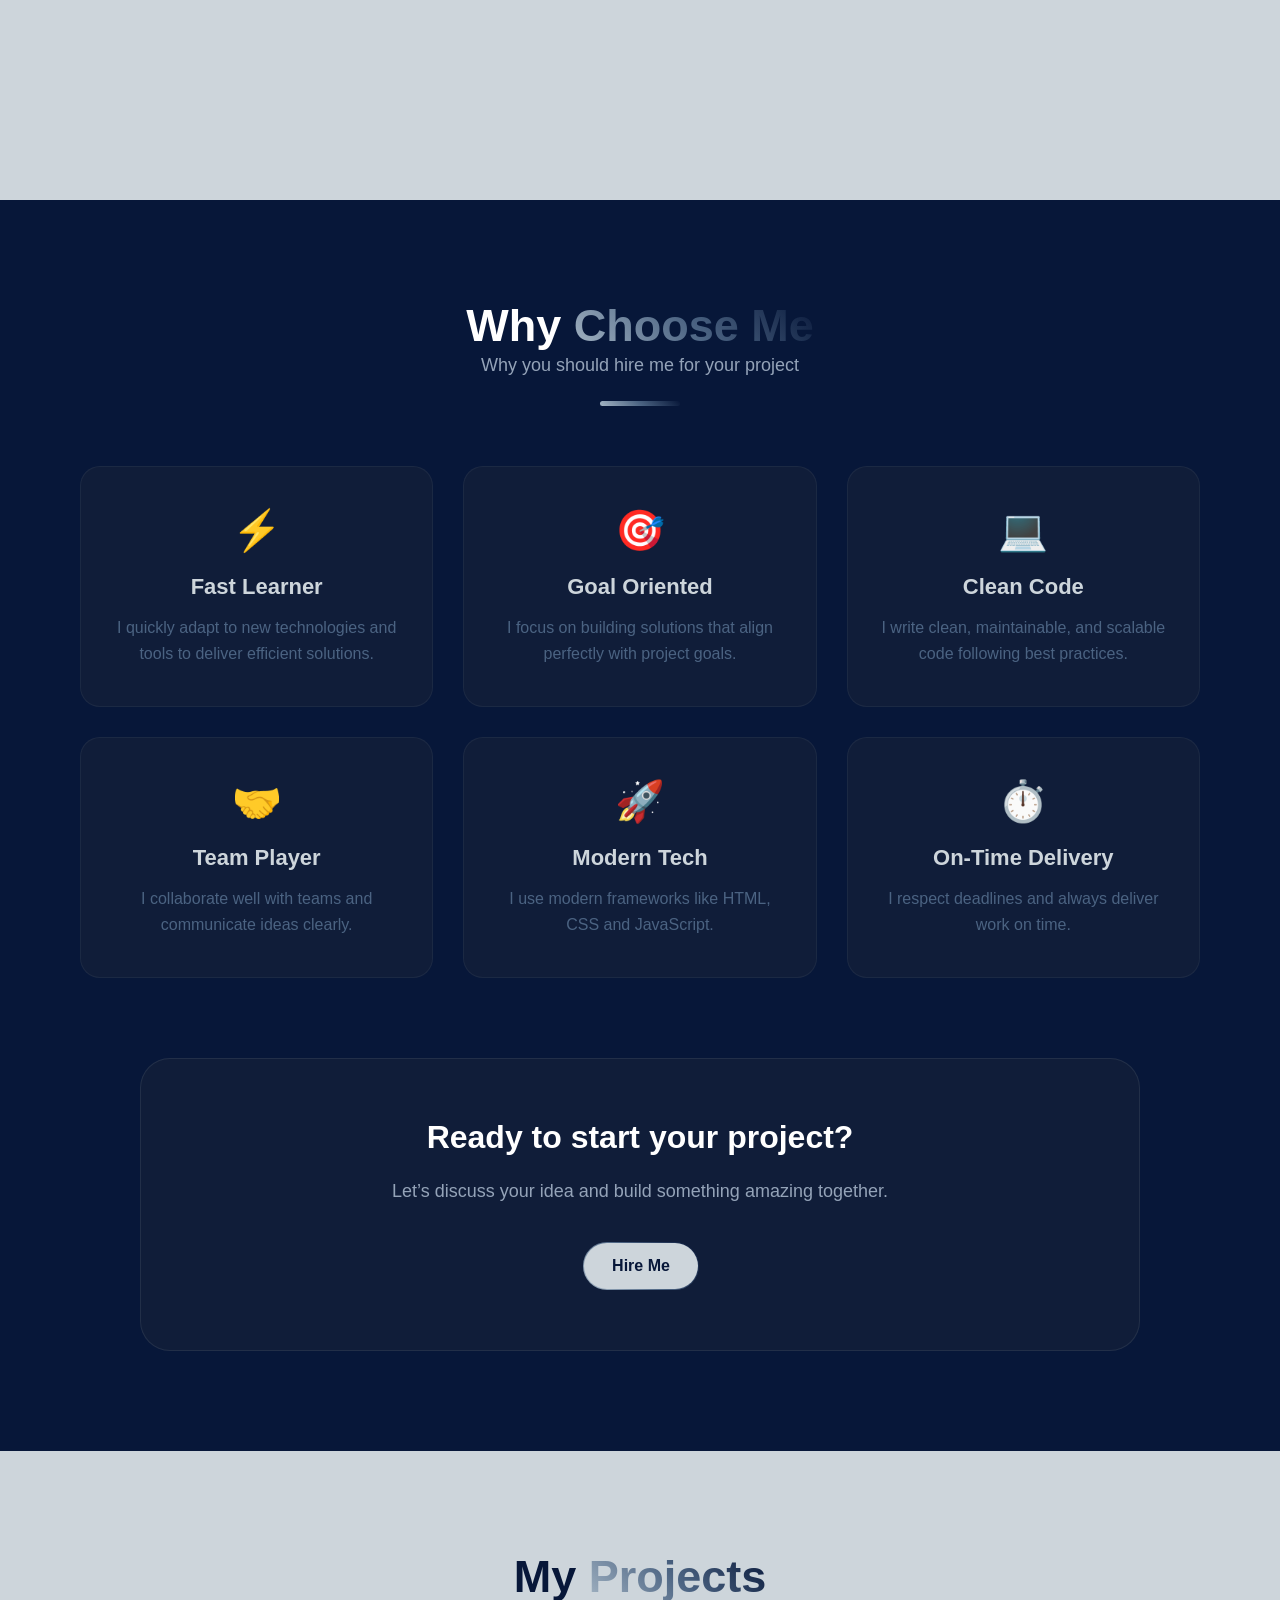
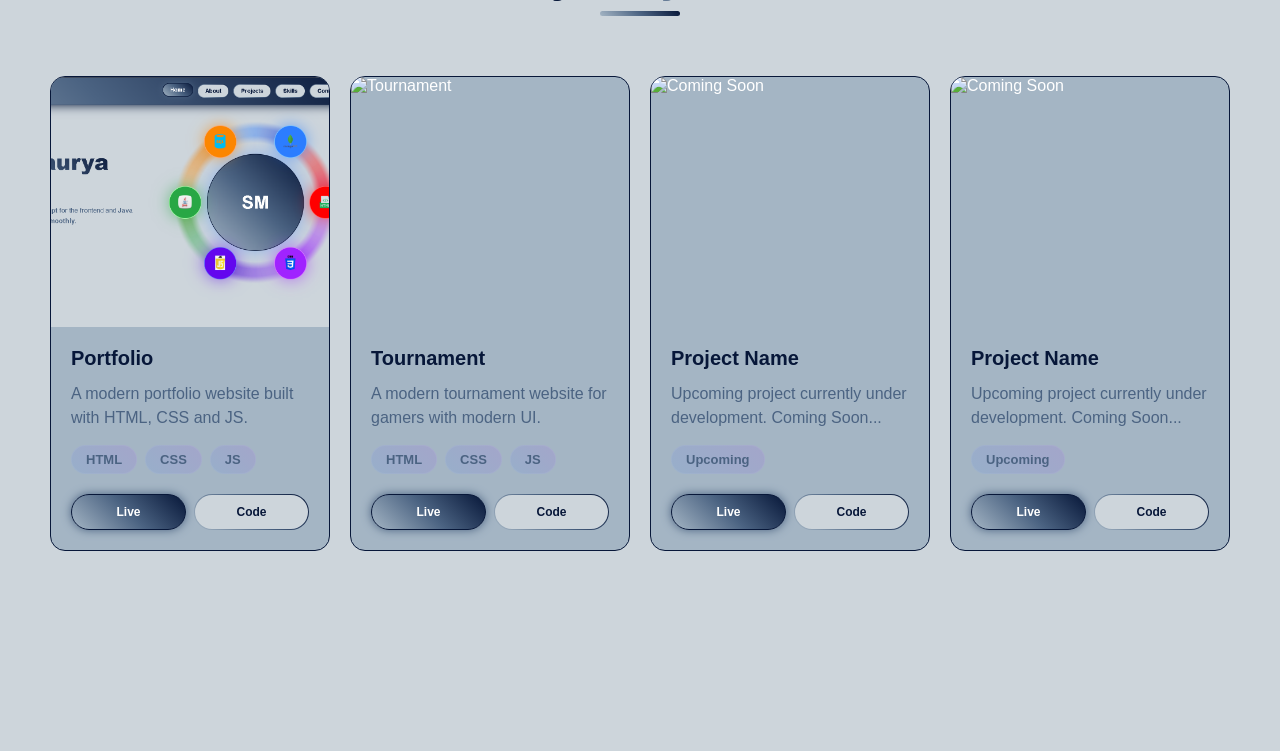
==== commit e225a17a: "Refactor layout, add skill trails, update theme Renamed and reorganized HTML structure and CSS class" ====
--- a/index.html
+++ b/index.html
@@ -18,89 +18,91 @@
         <nav>
             <div class="logo">TechieShivam</div>
             <ul class="nav-links">
-                <li><a href="#home" id="nav-home" class="nav-item active">Home</a></li>
-                <li><a href="#about" id="nav-about" class="nav-item">About</a></li>
-                <li><a href="#projects" id="nav-projects" class="nav-item">Projects</a></li>
-                <li><a href="#skills" class="nav-item">Skills</a></li>
-                <li><a href="#contact" class="nav-item">Contact</a></li>
+                <li><a href="#home" id="nav-home" class="active">Home</a></li>
+                <li><a href="#about" id="nav-about">About</a></li>
+                <li><a href="#projects" id="nav-projects">Projects</a></li>
+                <li><a href="#skills">Skills</a></li>
+                <li><a href="#contact">Contact</a></li>
             </ul>
         </nav>
     </header>
 
-    <section id="home" class="hero">
-        <div class="hero-content" id="hero-text-parent">
+    <section id="home" class="intro">
+        <div class="intro-box" id="intro-txt">
             <h1 class="reveal-text">Hi, I'm <span class="highlight">Shivam Maurya</span></h1>
             <h6 class="reveal-text"><span id="typing-text"></span></h6>
             <p class="reveal-text">I build <b>modern web applications</b> that are easy to use, using <b>JavaScript</b>
                 for the frontend and <b>Java</b> for the backend to manage <b>data and logic</b> and keep things
                 <b>running smoothly</b>.
             </p>
-            <div class="hero-btns reveal-text">
+            <div class="reveal-text">
                 <a href="#projects" class="btn">📄 Download CV</a>
                 <a href="#contact" class="btn-outline">Hire Me</a>
             </div>
         </div>
 
-        <div class="hero-animation">
-            <div class="main-circle" id="hero-balls-parent">
+        <div class="intro-anim">
+            <div class="main-circle" id="skills-orbit">
                 <div class="profile-circle">SM</div>
+
+                <div class="trail-wrapper" style="--angle-offset: 300deg;">
+                    <div class="motion-trail py-trail"></div>
+                </div>
+                <div class="trail-wrapper" style="--angle-offset: 0deg;">
+                    <div class="motion-trail html-trail"></div>
+                </div>
+                <div class="trail-wrapper" style="--angle-offset: 60deg;">
+                    <div class="motion-trail css-trail"></div>
+                </div>
+                <div class="trail-wrapper" style="--angle-offset: 120deg;">
+                    <div class="motion-trail js-trail"></div>
+                </div>
+                <div class="trail-wrapper" style="--angle-offset: 180deg;">
+                    <div class="motion-trail java-trail"></div>
+                </div>
+                <div class="trail-wrapper" style="--angle-offset: 240deg;">
+                    <div class="motion-trail sql-trail"></div>
+                </div>
+
                 <div class="ball-wrapper" style="--angle-offset: 300deg;">
                     <div class="ball py"><img
                             src="https://images.icon-icons.com/2415/PNG/512/mongodb_original_wordmark_logo_icon_146425.png"
-                            alt="MongoDB"><small>75%</small>
-                        <div class="tooltip-box">
-                            <p class="tt-title">MongoDB</p>
-                            <p class="tt-stat">75%</p>
-                        </div>
-                    </div>
-                </div>
+                            alt="MongoDB">
+                    </div>
+                </div>
+
                 <div class="ball-wrapper" style="--angle-offset: 0deg;">
                     <div class="ball html"><img src="https://cdn-icons-png.flaticon.com/512/8242/8242997.png"
-                            alt="HTML"><small>95%</small>
-                        <div class="tooltip-box">
-                            <p class="tt-title">HTML</p>
-                            <p class="tt-stat">95%</p>
-                        </div>
-                    </div>
-                </div>
+                            alt="HTML">
+                    </div>
+                </div>
+
                 <div class="ball-wrapper" style="--angle-offset: 60deg;">
-                    <div class="ball css"><img src="https://cdn-icons-png.flaticon.com/512/5968/5968242.png"
-                            alt="CSS"><small>90%</small>
-                        <div class="tooltip-box">
-                            <p class="tt-title">CSS</p>
-                            <p class="tt-stat">90%</p>
-                        </div>
-                    </div>
-                </div>
+                    <div class="ball css"><img src="https://cdn-icons-png.flaticon.com/512/5968/5968242.png" alt="CSS">
+                    </div>
+                </div>
+
                 <div class="ball-wrapper" style="--angle-offset: 120deg;">
                     <div class="ball js"><img
                             src="https://www.clipartmax.com/png/middle/470-4707396_javascript-icon-html-css-js-icons.png"
-                            alt="JavaScript"><small>85%</small>
-                        <div class="tooltip-box">
-                            <p class="tt-title">JavaScript</p>
-                            <p class="tt-stat">85%</p>
-                        </div>
-                    </div>
-                </div>
+                            alt="JavaScript">
+                    </div>
+                </div>
+
                 <div class="ball-wrapper" style="--angle-offset: 180deg;">
                     <div class="ball java"><img
                             src="https://cdn3d.iconscout.com/3d/free/thumb/free-java-3d-icon-png-download-7578017.png"
-                            alt="Java"><small>80%</small>
-                        <div class="tooltip-box">
-                            <p class="tt-title">Java</p>
-                            <p class="tt-stat">80%</p>
-                        </div>
-                    </div>
-                </div>
+                            alt="Java">
+                    </div>
+                </div>
+
                 <div class="ball-wrapper" style="--angle-offset: 240deg;">
                     <div class="ball sql"><img src="https://www.svgrepo.com/show/331760/sql-database-generic.svg"
-                            alt="MySQL"><small>88%</small>
-                        <div class="tooltip-box">
-                            <p class="tt-title">MySQL</p>
-                            <p class="tt-stat">88%</p>
-                        </div>
-                    </div>
-                </div>
+                            alt="MySQL">
+                    </div>
+                </div>
+
+
             </div>
         </div>
     </section>
@@ -110,35 +112,35 @@
             <h2 class="section-title reveal-text">About <span class="highlight">Me</span></h2>
             <div class="title-underline reveal-text"></div>
         </div>
-        <div class="about-container">
-            <div class="about-img-container">
-                <div class="about-img-box" id="trigger-box">
+        <div class="about-wrap">
+            <div class="about-img-wrap">
+                <div class="about-dp" id="anim-trigger">
                     <div class="img-placeholder">SM</div>
                     <div class="experience-badge"><span>3rd</span><small>Year</small></div>
                 </div>
             </div>
-            <div class="about-content">
-                <div class="about-intro">
+            <div class="about-txt">
+                <div class="about-head">
                     <h3 class="reveal-text">I'm <span class="highlight">Shivam Maurya</span></h3>
-                    <h4 class="reveal-text"><span class="highlight">Fullstack Developer | BCA Student</span></h4>
-                </div>
-                <p class="about-bio reveal-text">I am a 3rd-year Computer Science engineering student with a strong
+                    <h4 class="reveal-text"><span class="about-highlight">Fullstack Developer | BCA Student</span></h4>
+                </div>
+                <p class="about-p reveal-text">I am a 3rd-year Computer Science engineering student with a strong
                     interest in frontend development. I love creating modern, responsive, and user-friendly web
                     interfaces using HTML, CSS, and JavaScript.</p>
                 <div class="highlights-list">
-                    <div class="h-point reveal-text"><span class="h-icon">🎓</span>
+                    <div class="h-point reveal-text"><span>🎓</span>
                         <div class="h-info"><span class="h-label">Education</span><span class="h-value">3rd Year BCA
                                 Student</span></div>
                     </div>
-                    <div class="h-point reveal-text"><span class="h-icon">🎨</span>
+                    <div class="h-point reveal-text"><span>🎨</span>
                         <div class="h-info"><span class="h-label">Frontend</span><span class="h-value">Frontend
                                 Developer (HTML, CSS, JS)</span></div>
                     </div>
-                    <div class="h-point reveal-text"><span class="h-icon">⚙️</span>
+                    <div class="h-point reveal-text"><span>⚙️</span>
                         <div class="h-info"><span class="h-label">Backend</span><span class="h-value">Backend Developer
                                 (JAVA)</span></div>
                     </div>
-                    <div class="h-point reveal-text"><span class="h-icon">🚀</span>
+                    <div class="h-point reveal-text"><span>🚀</span>
                         <div class="h-info"><span class="h-label">Focus</span><span class="h-value">Learning MERN
                                 Stack</span></div>
                     </div>
@@ -167,38 +169,38 @@
 
     <section id="why-choose-me" class="features">
         <div class="section-header">
-            <h2 class="section-title">Why <span class="highlight">Choose Me</span></h2>
+            <h2 class="section-title" style="color: white;">Why <span class="highlight">Choose Me</span></h2>
             <p class="section-subtitle">Why you should hire me for your project</p>
             <div class="title-underline"></div>
         </div>
-        <div class="features-grid">
-            <div class="feature-card">
-                <div class="f-icon">⚡</div>
+        <div class="feat-grid">
+            <div class="feat-card">
+                <div class="feat-icon">⚡</div>
                 <h3>Fast Learner</h3>
                 <p>I quickly adapt to new technologies and tools to deliver efficient solutions.</p>
             </div>
-            <div class="feature-card">
-                <div class="f-icon">🎯</div>
+            <div class="feat-card">
+                <div class="feat-icon">🎯</div>
                 <h3>Goal Oriented</h3>
                 <p>I focus on building solutions that align perfectly with project goals.</p>
             </div>
-            <div class="feature-card">
-                <div class="f-icon">💻</div>
+            <div class="feat-card">
+                <div class="feat-icon">💻</div>
                 <h3>Clean Code</h3>
                 <p>I write clean, maintainable, and scalable code following best practices.</p>
             </div>
-            <div class="feature-card">
-                <div class="f-icon">🤝</div>
+            <div class="feat-card">
+                <div class="feat-icon">🤝</div>
                 <h3>Team Player</h3>
                 <p>I collaborate well with teams and communicate ideas clearly.</p>
             </div>
-            <div class="feature-card">
-                <div class="f-icon">🚀</div>
+            <div class="feat-card">
+                <div class="feat-icon">🚀</div>
                 <h3>Modern Tech</h3>
                 <p>I use modern frameworks like HTML, CSS and JavaScript.</p>
             </div>
-            <div class="feature-card">
-                <div class="f-icon">⏱️</div>
+            <div class="feat-card">
+                <div class="feat-icon">⏱️</div>
                 <h3>On-Time Delivery</h3>
                 <p>I respect deadlines and always deliver work on time.</p>
             </div>
@@ -215,44 +217,44 @@
             <h2 class="section-title reveal-text">My <span class="highlight">Projects</span></h2>
             <div class="title-underline reveal-text"></div>
         </div>
-        <div class="projects-grid">
-            <div class="project-card reveal-text">
-                <div class="project-img"><img src="https://via.placeholder.com/400x250" alt="Portfolio"></div>
-                <div class="project-content">
+        <div class="proj-grid">
+            <div class="proj-card reveal-text">
+                <div class="proj-img"><img src="Screenshot 2026-07-20 204259.png" alt="Portfolio"></div>
+                <div class="proj-txt">
                     <h3>Portfolio</h3>
                     <p>A modern portfolio website built with HTML, CSS and JS.</p>
-                    <div class="project-tags"><span>HTML</span><span>CSS</span><span>JS</span></div>
-                    <div class="project-links"><a href="#" class="btn">Live</a><a href="#" class="btn-outline">Code</a>
-                    </div>
-                </div>
-            </div>
-            <div class="project-card reveal-text">
-                <div class="project-img"><img src="https://via.placeholder.com/400x250" alt="Tournament"></div>
-                <div class="project-content">
+                    <div class="proj-tags"><span>HTML</span><span>CSS</span><span>JS</span></div>
+                    <div class="proj-links"><a href="#" class="btn">Live</a><a href="#" class="btn-outline">Code</a>
+                    </div>
+                </div>
+            </div>
+            <div class="proj-card reveal-text">
+                <div class="proj-img"><img src="https://via.placeholder.com/400x250" alt="Tournament"></div>
+                <div class="proj-txt">
                     <h3>Tournament</h3>
                     <p>A modern tournament website for gamers with modern UI.</p>
-                    <div class="project-tags"><span>HTML</span><span>CSS</span><span>JS</span></div>
-                    <div class="project-links"><a href="#" class="btn">Live</a><a href="#" class="btn-outline">Code</a>
-                    </div>
-                </div>
-            </div>
-            <div class="project-card reveal-text">
-                <div class="project-img"><img src="https://via.placeholder.com/400x250" alt="Coming Soon"></div>
-                <div class="project-content">
+                    <div class="proj-tags"><span>HTML</span><span>CSS</span><span>JS</span></div>
+                    <div class="proj-links"><a href="#" class="btn">Live</a><a href="#" class="btn-outline">Code</a>
+                    </div>
+                </div>
+            </div>
+            <div class="proj-card reveal-text">
+                <div class="proj-img"><img src="https://via.placeholder.com/400x250" alt="Coming Soon"></div>
+                <div class="proj-txt">
                     <h3>Project Name</h3>
                     <p>Upcoming project currently under development. Coming Soon...</p>
-                    <div class="project-tags"><span>Upcoming</span></div>
-                    <div class="project-links"><a href="#" class="btn">Live</a><a href="#" class="btn-outline">Code</a>
-                    </div>
-                </div>
-            </div>
-            <div class="project-card reveal-text">
-                <div class="project-img"><img src="https://via.placeholder.com/400x250" alt="Coming Soon"></div>
-                <div class="project-content">
+                    <div class="proj-tags"><span>Upcoming</span></div>
+                    <div class="proj-links"><a href="#" class="btn">Live</a><a href="#" class="btn-outline">Code</a>
+                    </div>
+                </div>
+            </div>
+            <div class="proj-card reveal-text">
+                <div class="proj-img"><img src="https://via.placeholder.com/400x250" alt="Coming Soon"></div>
+                <div class="proj-txt">
                     <h3>Project Name</h3>
                     <p>Upcoming project currently under development. Coming Soon...</p>
-                    <div class="project-tags"><span>Upcoming</span></div>
-                    <div class="project-links"><a href="#" class="btn">Live</a><a href="#" class="btn-outline">Code</a>
+                    <div class="proj-tags"><span>Upcoming</span></div>
+                    <div class="proj-links"><a href="#" class="btn">Live</a><a href="#" class="btn-outline">Code</a>
                     </div>
                 </div>
             </div>
--- a/style.css
+++ b/style.css
@@ -1,22 +1,23 @@
-/* --- GLOBAL RESET --- */
+/* --- GLOBAL RESET & BASE STYLES --- */
 * {
     margin: 0;
     padding: 0;
     box-sizing: border-box;
-    font-family: 'Inter', sans-serif;
+    font-family: sans-serif;
     scroll-behavior: smooth;
 }
 
 body {
-    background: #0f172a;
+    background: #cdd5db;
     color: #ffffff;
     overflow-x: hidden;
 }
 
 p b {
-    color: #ffffff;
-}
-
+    color: #4b6382;
+}
+
+/* --- PROGRESS BAR --- */
 #progress-container {
     position: fixed;
     top: 0;
@@ -30,11 +31,11 @@
 #progress-bar {
     height: 100%;
     width: 0%;
-    background: linear-gradient(45deg, #2c7dff, #6307ee, #a023ff);
+    background: linear-gradient(45deg, #a4b5c4, #4b6382, #071739);
     transition: width 0.4s cubic-bezier(0.25, 1, 0.5, 1);
 }
 
-/* --- ANIMATIONS --- */
+/* --- KEYFRAME ANIMATIONS --- */
 @keyframes revealUp {
     0% {
         opacity: 0;
@@ -75,6 +76,7 @@
     }
 }
 
+/* Reveal Animation Classes */
 .reveal-text {
     opacity: 0;
     transform: translateY(30px);
@@ -84,10 +86,12 @@
     animation: revealUp 1s ease-out forwards;
 }
 
+/* --- HEADER & NAVIGATION --- */
 header {
-    background: rgba(15, 23, 42, 0.85);
-    backdrop-filter: blur(12px);
-    border-bottom: 1px solid rgba(255, 255, 255, 0.08);
+    background: linear-gradient(45deg, #a4b5c4, #4b6382, #071739) border-box;
+    transition: all 0.3s ease;
+    border-bottom: 1px solid #071739;
+    box-shadow: 0 0 30px #071739;
     position: fixed;
     width: 100%;
     top: 0;
@@ -105,7 +109,7 @@
 .logo {
     font-size: 24px;
     font-weight: 800;
-    background: linear-gradient(45deg, #2c7dff, #6307ee, #a023ff);
+    background: #071739;
     -webkit-background-clip: text;
     background-clip: text;
     -webkit-text-fill-color: transparent;
@@ -121,45 +125,50 @@
 
 .nav-links a {
     text-decoration: none;
-    color: #ffffff;
+    color: #071739;
     font-weight: 600;
     font-size: 15px;
     padding: 8px 20px;
     border-radius: 50px;
     border: 2px solid transparent;
-    background: linear-gradient(#0f172a, #0f172a) padding-box, linear-gradient(45deg, #2c7dff, #6307ee, #a023ff) border-box;
+    background: linear-gradient(#cdd5db, #cdd5db) padding-box, linear-gradient(45deg, #a4b5c4, #4b6382, #071739) border-box;
     transition: all 0.3s ease;
     display: inline-block;
 }
 
 .nav-links a:hover,
 .nav-links a.active {
-    background: linear-gradient(45deg, #2c7dff, #6307ee, #a023ff);
-    box-shadow: 0 0 20px rgba(99, 7, 238, 0.5);
+    background: linear-gradient(45deg, #a4b5c4, #4b6382, #071739) border-box;
+    color: white;
+    border: 2px solid #071739;
+    box-shadow: 0 0 20px #4b6382;
     transform: translateY(-3px);
 }
 
-/* --- HERO --- */
-.hero {
+/* --- HERO (INTRO) SECTION --- */
+.intro {
     height: 100vh;
     display: flex;
     justify-content: space-between;
     align-items: center;
     padding: 0 5% 0 80px;
-}
-
-.hero-content {
+    background: #cdd5db;
+    border-bottom: 2px solid #071739;
+}
+
+.intro-box {
     flex: 1.2;
     max-width: 900px;
 }
 
-.hero h1 {
+.intro h1 {
+    color: #071739;
     font-size: clamp(20px, 5vw, 60px);
     margin-bottom: 20px;
     font-weight: 800;
 }
 
-.hero h6 {
+.intro h6 {
     font-size: clamp(16px, 3vw, 30px);
     margin-bottom: 20px;
     font-weight: 600;
@@ -167,24 +176,24 @@
 }
 
 #typing-text {
-    color: #ffffff;
+    color: #4b6382;
     border-right: 3px solid #008cff;
     padding-right: 5px;
     animation: blink 0.7s infinite;
 }
 
 .highlight {
-    background: linear-gradient(45deg, #2c7dff, #6307ee, #a023ff);
+    background: linear-gradient(45deg, #a4b5c4, #4b6382, #071739);
     -webkit-background-clip: text;
     background-clip: text;
     -webkit-text-fill-color: transparent;
     display: inline-block;
 }
 
-.hero p {
+.intro p {
     font-size: 18px;
     margin-bottom: 40px;
-    color: #94a3b8;
+    color: #4b6382;
     line-height: 1.6;
 }
 
@@ -194,15 +203,15 @@
     font-weight: 600;
     color: white;
     text-decoration: none;
-    border: 2px solid #2c7dff;
-    background: linear-gradient(45deg, #2c7dff, #6307ee, #a023ff);
+    border: 1px solid #071739;
+    background: linear-gradient(45deg, #a4b5c4, #4b6382, #071739);
     transition: 0.3s ease;
-    box-shadow: 0 0 20px rgba(44, 125, 255, 0.4);
+    box-shadow: 0 0 10px #4b6382;
     display: inline-block;
 }
 
 .btn:hover {
-    box-shadow: 0 0 30px rgba(99, 7, 238, 0.7);
+    box-shadow: 0 0 20px #4b6382;
     transform: translateY(-3px);
 }
 
@@ -210,24 +219,24 @@
     padding: 14px 28px;
     text-decoration: none;
     font-weight: 600;
-    color: #ffffff;
+    color: #071739;
     border-radius: 50px;
-    border: 2px solid transparent;
-    background: linear-gradient(#0f172a, #0f172a) padding-box, linear-gradient(45deg, #2c7dff, #6307ee, #a023ff) border-box;
+    border: 1px solid transparent;
+    background: linear-gradient(#cdd5db, #cdd5db) padding-box, linear-gradient(45deg, #a4b5c4, #4b6382, #071739) border-box;
     transition: all 0.3s ease;
     display: inline-block;
     margin-left: 2px;
 }
 
 .btn-outline:hover {
-    background: linear-gradient(45deg, #2c7dff, #6307ee, #a023ff);
-    box-shadow: 0 0 30px rgba(99, 7, 238, 0.6);
+    background: linear-gradient(45deg, #a4b5c4, #4b6382, #071739) border-box;
+    color: white;
+    border: 1px solid #071739;
+    box-shadow: 0 0 20px #4b6382;
     transform: translateY(-3px);
-    scale: 1.1;
-}
-
-/* --- SKILLS BALLS --- */
-.hero-animation {
+}
+
+.intro-anim {
     flex: 0.8;
     display: flex;
     justify-content: flex-end;
@@ -241,24 +250,30 @@
     display: flex;
     justify-content: center;
     align-items: center;
+    z-index: 0;
 }
 
 .profile-circle {
     position: absolute;
     width: 270px;
     height: 270px;
-    background: #1200b1;
-    border: 3px solid #6354ff;
+    background: linear-gradient(45deg, #a4b5c4, #4b6382, #071739);
+    border: 2px solid #071739;
     border-radius: 50%;
     display: flex;
     justify-content: center;
     align-items: center;
     font-size: 50px;
     font-weight: bold;
-    z-index: 5;
     box-shadow: 0 0 50px rgba(44, 125, 255, 0.4);
 }
 
+/* Trails and balls are separate elements now (see HTML), painted in DOM order: all
+   trail-wrappers come first, so they always render behind every ball, no matter
+   which ball they belong to. z-index is intentionally left unset here — a
+   transform already gives each wrapper its own stacking context, so DOM order
+   is what actually decides who paints on top. */
+.trail-wrapper,
 .ball-wrapper {
     position: absolute;
     width: 100%;
@@ -266,11 +281,67 @@
     display: flex;
     justify-content: center;
     align-items: center;
-    z-index: 6;
     transform: rotate(var(--angle-offset));
     pointer-events: none;
 }
 
+/* --- MOTION TRAIL (TAIL) EFFECT --- */
+.motion-trail {
+    position: absolute;
+    inset: 0;
+    border-radius: 50%;
+    background: conic-gradient(from 0deg, transparent 0%, var(--tail-color) 25%, transparent 26%);
+    -webkit-mask: radial-gradient(circle, transparent 165px, black 185px, black 205px, transparent 225px);
+    mask: radial-gradient(circle, transparent 165px, black 185px, black 205px, transparent 225px);
+    filter: blur(6px);
+    opacity: 0;
+    pointer-events: none;
+    animation: tailFadeIn 0.8s forwards;
+}
+
+.py-trail {
+    animation-delay: 0.5s;
+    --tail-color: #2c7dff;
+}
+
+.html-trail {
+    animation-delay: 0.7s;
+    --tail-color: #ff0000;
+}
+
+.css-trail {
+    animation-delay: 0.9s;
+    --tail-color: #a023ff;
+}
+
+.js-trail {
+    animation-delay: 1.1s;
+    --tail-color: #6307ee;
+}
+
+.java-trail {
+    animation-delay: 1.3s;
+    --tail-color: #28a745;
+}
+
+.sql-trail {
+    animation-delay: 1.5s;
+    --tail-color: #fc8600;
+}
+
+@keyframes tailFadeIn {
+    0% {
+        opacity: 0;
+        transform: scale(0.9);
+    }
+
+    100% {
+        opacity: 0.6;
+        transform: scale(1);
+    }
+}
+
+/* Individual Skill Balls */
 .ball {
     position: absolute;
     width: 90px;
@@ -287,6 +358,8 @@
     background: var(--ball-color);
     transform: translateX(195px) rotate(calc(-1 * var(--angle-offset))) scale(1);
     opacity: 0;
+    z-index: 10;
+    /* Forces ball to the absolute top */
     animation: popOut 0.8s cubic-bezier(0.175, 0.885, 0.32, 1.275) forwards, glowPulse 2s infinite alternate ease-in-out forwards;
     transition: transform 1s cubic-bezier(0.34, 1.56, 0.64, 1), box-shadow 0.4s ease;
 }
@@ -298,11 +371,7 @@
     margin-bottom: 2px;
 }
 
-.ball small {
-    font-size: 13px;
-    opacity: 0.9;
-}
-
+/* Skill Ball Colors */
 .ball.py {
     --glow: rgba(44, 125, 255, 0.6);
     --ball-color: #2c7dff;
@@ -345,47 +414,7 @@
     animation-delay: 1.5s, 2.5s;
 }
 
-.tooltip-box {
-    position: absolute;
-    bottom: 125%;
-    left: 50%;
-    transform: translateX(-50%) translateY(10px);
-    background: rgba(15, 23, 42, 0.98);
-    border-radius: 12px;
-    border: 2px solid var(--ball-color);
-    display: flex;
-    flex-direction: column;
-    justify-content: center;
-    align-items: center;
-    opacity: 0;
-    visibility: hidden;
-    transition: 0.3s ease;
-    box-shadow: 0 10px 30px rgba(0, 0, 0, 0.6);
-    pointer-events: none;
-    z-index: 1001;
-    height: 60px;
-    width: 120px;
-}
-
-.tooltip-box p {
-    margin: 0;
-    padding: 0;
-    line-height: 1.1;
-    text-align: center;
-}
-
-.tt-title {
-    font-size: 15px;
-    color: var(--ball-color) !important;
-    font-weight: 700;
-}
-
-.tt-stat {
-    font-size: 10px;
-    color: #ffffff;
-    margin-top: 2px;
-}
-
+/* Skill Ball Hover Effects */
 .ball-wrapper:hover {
     z-index: 1000;
 }
@@ -396,17 +425,12 @@
     opacity: 1 !important;
 }
 
-.ball-wrapper:hover .ball .tooltip-box {
-    opacity: 1;
-    visibility: visible;
-    transform: translateX(-50%) translateY(0);
-}
-
 /* --- ABOUT SECTION --- */
 .about {
     padding: 100px 80px;
-    background: #0f172a;
+    background: #cdd5db;
     min-height: 100vh;
+    border-top: 3px solid #071739;
 }
 
 .section-header {
@@ -415,6 +439,7 @@
 }
 
 .section-title {
+    color: #071739;
     font-size: 45px;
     font-weight: 800;
     margin-bottom: 8px;
@@ -423,12 +448,12 @@
 .title-underline {
     width: 80px;
     height: 5px;
-    background: linear-gradient(45deg, #2c7dff, #6307ee, #a023ff);
+    background: linear-gradient(45deg, #a4b5c4, #4b6382, #071739);
     border-radius: 10px;
     margin: 0 auto;
 }
 
-.about-container {
+.about-wrap {
     max-width: 1200px;
     margin: 0 auto;
     display: flex;
@@ -436,12 +461,12 @@
     gap: 80px;
 }
 
-.about-img-box {
-    width: 300px;
-    height: 400px;
-    background: #1e293b;
+.about-dp {
+    width: 270px;
+    height: 350px;
+    background: #d79949;
     border-radius: 20px;
-    border: 2px solid #334155;
+    border: 2px solid #071739;
     position: relative;
     display: flex;
     justify-content: center;
@@ -456,27 +481,27 @@
     border-radius: 15px;
     text-align: center;
     color: white;
-    background: linear-gradient(45deg, #2c7dff, #6307ee, #a023ff);
-    box-shadow: 0 10px 30px rgba(99, 7, 238, 0.5);
-}
-
-
-.about-intro h3 {
+    background: linear-gradient(45deg, #a4b5c4, #4b6382, #071739);
+    box-shadow: 0 10px 30px #071739;
+}
+
+.about-head h3 {
     font-size: 35px;
     font-weight: 700;
-    color: #ffffff;
-}
-
-.about-intro h4 {
+    color: #071739;
+}
+
+.about-head h4 {
     font-size: 18px;
     font-weight: 600;
     margin-bottom: 15px;
-}
-
-.about-bio {
+    color: #4b6382;
+}
+
+.about-p {
     font-size: 18px;
     line-height: 1.7;
-    color: #94a3b8;
+    color: #4b6382;
     margin-bottom: 35px;
 }
 
@@ -500,13 +525,13 @@
 
 .h-label {
     font-size: 16px;
-    color: #ffffff;
+    color: #071739;
     font-weight: 700;
 }
 
 .h-value {
     font-size: 14px;
-    color: #94a3b8;
+    color: #4b6382;
     font-weight: 600;
 }
 
@@ -518,10 +543,10 @@
 }
 
 .stat-box {
-    background: rgba(30, 41, 59, 0.3);
+    background: #a4b5c4;
     padding: 15px 10px;
     border-radius: 12px;
-    border: 1px solid rgba(255, 255, 255, 0.05);
+    border: 1px solid #4b6382;
     text-align: center;
     opacity: 0;
     transform: translateY(30px);
@@ -536,14 +561,21 @@
 .stat-box:hover {
     transform: scale(1.08) translateY(-5px);
     border: 1px solid transparent;
-    background: linear-gradient(#0f172a, #0f172a) padding-box, linear-gradient(45deg, #2c7dff, #6307ee, #a023ff) border-box;
-    box-shadow: 0 0 30px rgba(99, 7, 238, 0.6);
+    background: linear-gradient(45deg, #a4b5c4, #4b6382, #071739);
+    color: white;
+    border: 1px solid #071739;
+    box-shadow: 0 0 30px #4b6382;
+}
+
+.stat-box:hover p,
+.stat-box:hover h3 {
+    -webkit-text-fill-color: #ffffff;
 }
 
 .stat-box h3 {
     font-size: 22px;
     font-weight: 800;
-    background: linear-gradient(45deg, #2c7dff, #6307ee, #a023ff);
+    background: linear-gradient(45deg, #a4b5c4, #4b6382, #071739);
     -webkit-background-clip: text;
     background-clip: text;
     -webkit-text-fill-color: transparent;
@@ -551,15 +583,15 @@
 
 .stat-box p {
     font-size: 11px;
-    color: #94a3b8;
+    color: #4b6382;
     font-weight: 600;
     text-transform: uppercase;
 }
 
-/* --- WHY CHOOSE ME --- */
+/* --- WHY CHOOSE ME SECTION --- */
 .features {
     padding: 100px 80px;
-    background: #0f172a;
+    background: #071739;
 }
 
 .section-subtitle {
@@ -570,7 +602,7 @@
     margin-bottom: 25px;
 }
 
-.features-grid {
+.feat-grid {
     max-width: 1200px;
     margin: 0 auto 80px auto;
     display: grid;
@@ -578,7 +610,7 @@
     gap: 30px;
 }
 
-.feature-card {
+.feat-card {
     background: rgba(30, 41, 59, 0.4);
     padding: 40px 30px;
     border-radius: 20px;
@@ -587,26 +619,26 @@
     transition: transform 0.6s cubic-bezier(0.34, 1.56, 0.64, 1), border 0.4s ease, box-shadow 0.4s ease, background 0.4s ease;
 }
 
-.feature-card:hover {
+.feat-card:hover {
     transform: scale(1.05);
     border: 1px solid transparent;
-    background: linear-gradient(#0f172a, #0f172a) padding-box, linear-gradient(45deg, #2c7dff, #6307ee, #a023ff) border-box;
-    box-shadow: 0 0 30px rgba(99, 7, 238, 0.6);
-}
-
-.f-icon {
+    background: linear-gradient(#0f172a, #0f172a) padding-box, linear-gradient(45deg, #a4b5c4, #4b6382, #071739) border-box;
+    box-shadow: 0 0 20px rgba(75, 99, 130, 0.6);
+}
+
+.feat-icon {
     font-size: 40px;
     margin-bottom: 20px;
 }
 
-.feature-card h3 {
+.feat-card h3 {
     font-size: 22px;
     margin-bottom: 15px;
-    color: #ffffff;
-}
-
-.feature-card p {
-    color: #94a3b8;
+    color: #cdd5db;
+}
+
+.feat-card p {
+    color: #4b6382;
     font-size: 16px;
     line-height: 1.6;
 }
@@ -614,7 +646,7 @@
 .cta-box {
     max-width: 1000px;
     margin: 0 auto;
-    background: #131c31;
+    background: rgba(30, 41, 59, 0.4);
     border: 1px solid rgba(255, 255, 255, 0.08);
     padding: 60px 40px;
     border-radius: 30px;
@@ -637,25 +669,24 @@
 .cta-box.zoom-active {
     transform: scale(1.03);
     border: 1px solid transparent;
-    background: linear-gradient(#0f172a, #0f172a) padding-box, linear-gradient(45deg, #2c7dff, #6307ee, #a023ff) border-box;
-    box-shadow: 0 0 30px rgba(99, 7, 238, 0.6);
-}
-
+    background: linear-gradient(#0f172a, #0f172a) padding-box, linear-gradient(45deg, #a4b5c4, #4b6382, #071739) border-box;
+    box-shadow: 0 0 20px rgba(75, 99, 130, 0.6);
+}
 .cta-box.no-zoom {
     transform: scale(1);
     border: 1px solid transparent;
-    background: linear-gradient(#0f172a, #0f172a) padding-box, linear-gradient(45deg, #2c7dff, #6307ee, #a023ff) border-box;
-    box-shadow: 0 0 30px rgba(99, 7, 238, 0.6);
+    background: linear-gradient(#0f172a, #0f172a) padding-box, linear-gradient(45deg, #a4b5c4, #4b6382, #071739) border-box;
+    box-shadow: 0 0 20px rgba(75, 99, 130, 0.6);
 }
 
 /* --- PROJECTS SECTION --- */
 .projects {
     padding: 100px 50px;
-    background: #0f172a;
+    background: #cdd5db;
     min-height: 100vh;
 }
 
-.projects-grid {
+.proj-grid {
     max-width: 1300px;
     margin: 0 auto;
     display: grid;
@@ -663,10 +694,10 @@
     gap: 20px;
 }
 
-.project-card {
-    background: rgba(30, 41, 59, 0.4);
+.proj-card {
+    background: #a4b5c4;
     border-radius: 15px;
-    border: 1px solid rgba(255, 255, 255, 0.05);
+    border: 1px solid #071739;
     display: flex;
     flex-direction: column;
     min-height: 420px;
@@ -675,31 +706,31 @@
     transition: transform 0.6s cubic-bezier(0.34, 1.56, 0.64, 1), border 0.4s ease, box-shadow 0.4s ease, background 0.4s ease;
 }
 
-.project-card:hover {
+.proj-card:hover {
     transform: scale(1.03);
     border: 1px solid transparent;
-    background: linear-gradient(#0f172a, #0f172a) padding-box, linear-gradient(45deg, #2c7dff, #6307ee, #a023ff) border-box;
-    box-shadow: 0 0 30px rgba(99, 7, 238, 0.6);
-}
-
-.project-img {
+    background: linear-gradient(45deg, #a4b5c4, #4b6382, #071739) padding-box, linear-gradient(45deg, #a4b5c4, #4b6382, #071739) border-box;
+    box-shadow: 0 0 20px rgba(75, 99, 130, 0.6);
+}
+
+.proj-img {
     width: 100%;
-    height: 160px;
+    height: 250px;
     overflow: hidden;
 }
 
-.project-img img {
+.proj-img img {
     width: 100%;
     height: 100%;
     object-fit: cover;
     transition: transform 0.5s ease;
 }
 
-.project-card:hover .project-img img {
+.proj-card:hover .proj-img img {
     transform: scale(1.1);
 }
 
-.project-content {
+.proj-txt {
     padding: 20px;
     flex-grow: 1;
     display: flex;
@@ -707,44 +738,49 @@
     justify-content: space-between;
 }
 
-.project-content h3 {
+.proj-txt h3 {
     font-size: 20px;
-    color: #ffffff;
+    color: #071739;
     margin-bottom: 12px;
     font-weight: 700;
 }
 
-.project-content p {
-    color: #94a3b8;
+.proj-card:hover p,
+.proj-card:hover h3{
+    color: white;
+}
+
+.proj-txt p {
+    color: #4b6382;
     font-size: 16px;
     line-height: 1.5;
     margin-bottom: 15px;
 }
 
-.project-tags {
+.proj-tags {
     display: flex;
     gap: 8px;
     margin-bottom: 20px;
     flex-wrap: wrap;
 }
 
-.project-tags span {
+.proj-tags span {
     font-size: 13px;
     font-weight: 700;
-    color: #ffffff;
+    color: #4b6382;
     padding: 6px 14px;
     border-radius: 50px;
-    background: linear-gradient(45deg, rgba(44, 125, 255, 0.1), rgba(160, 35, 255, 0.1));
+    background: linear-gradient(45deg, rgba(44, 125, 255, 0.1), rgba(160, 35, 255, 0.1)) border-box;
     border: 1px solid rgba(255, 255, 255, 0.05);
 }
 
-.project-links {
+.proj-links {
     display: flex;
     gap: 8px;
 }
 
-.project-links .btn,
-.project-links .btn-outline {
+.proj-links .btn,
+.proj-links .btn-outline {
     flex: 1;
     text-align: center;
     padding: 10px 5px;
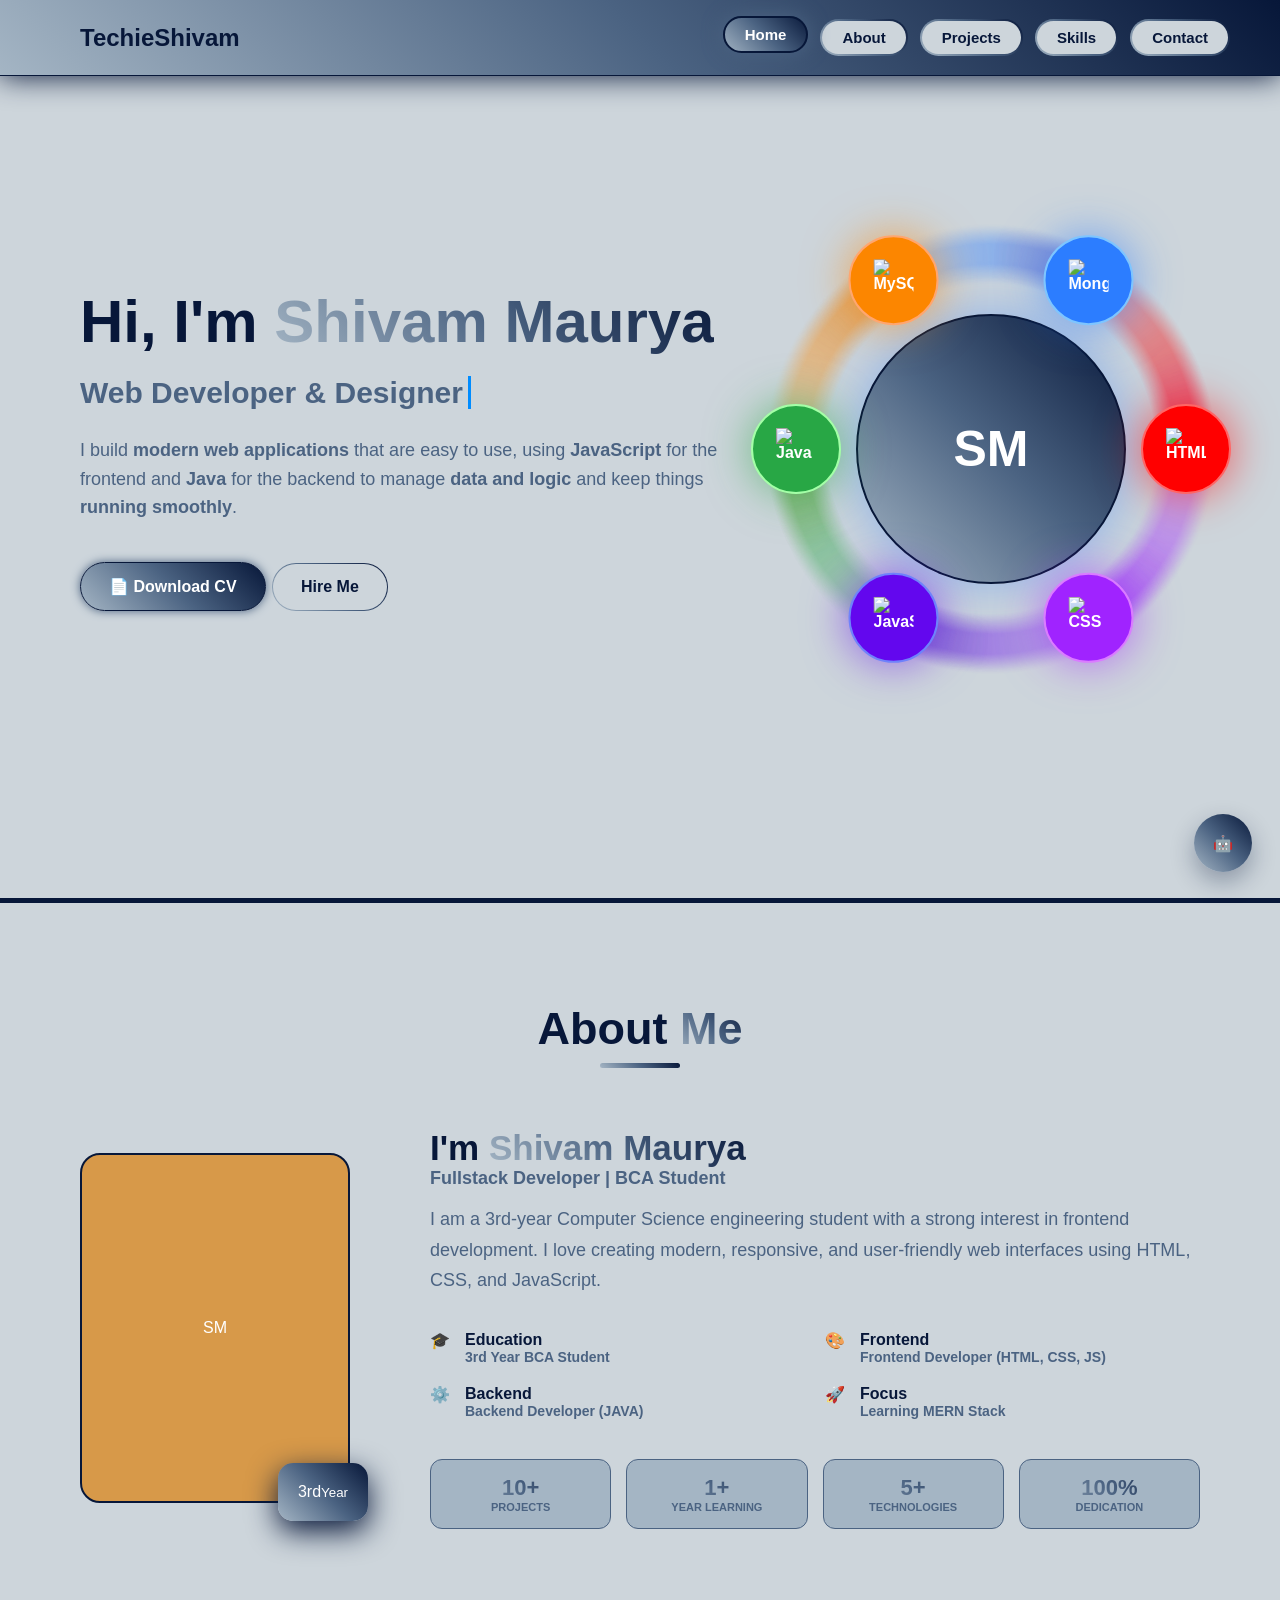
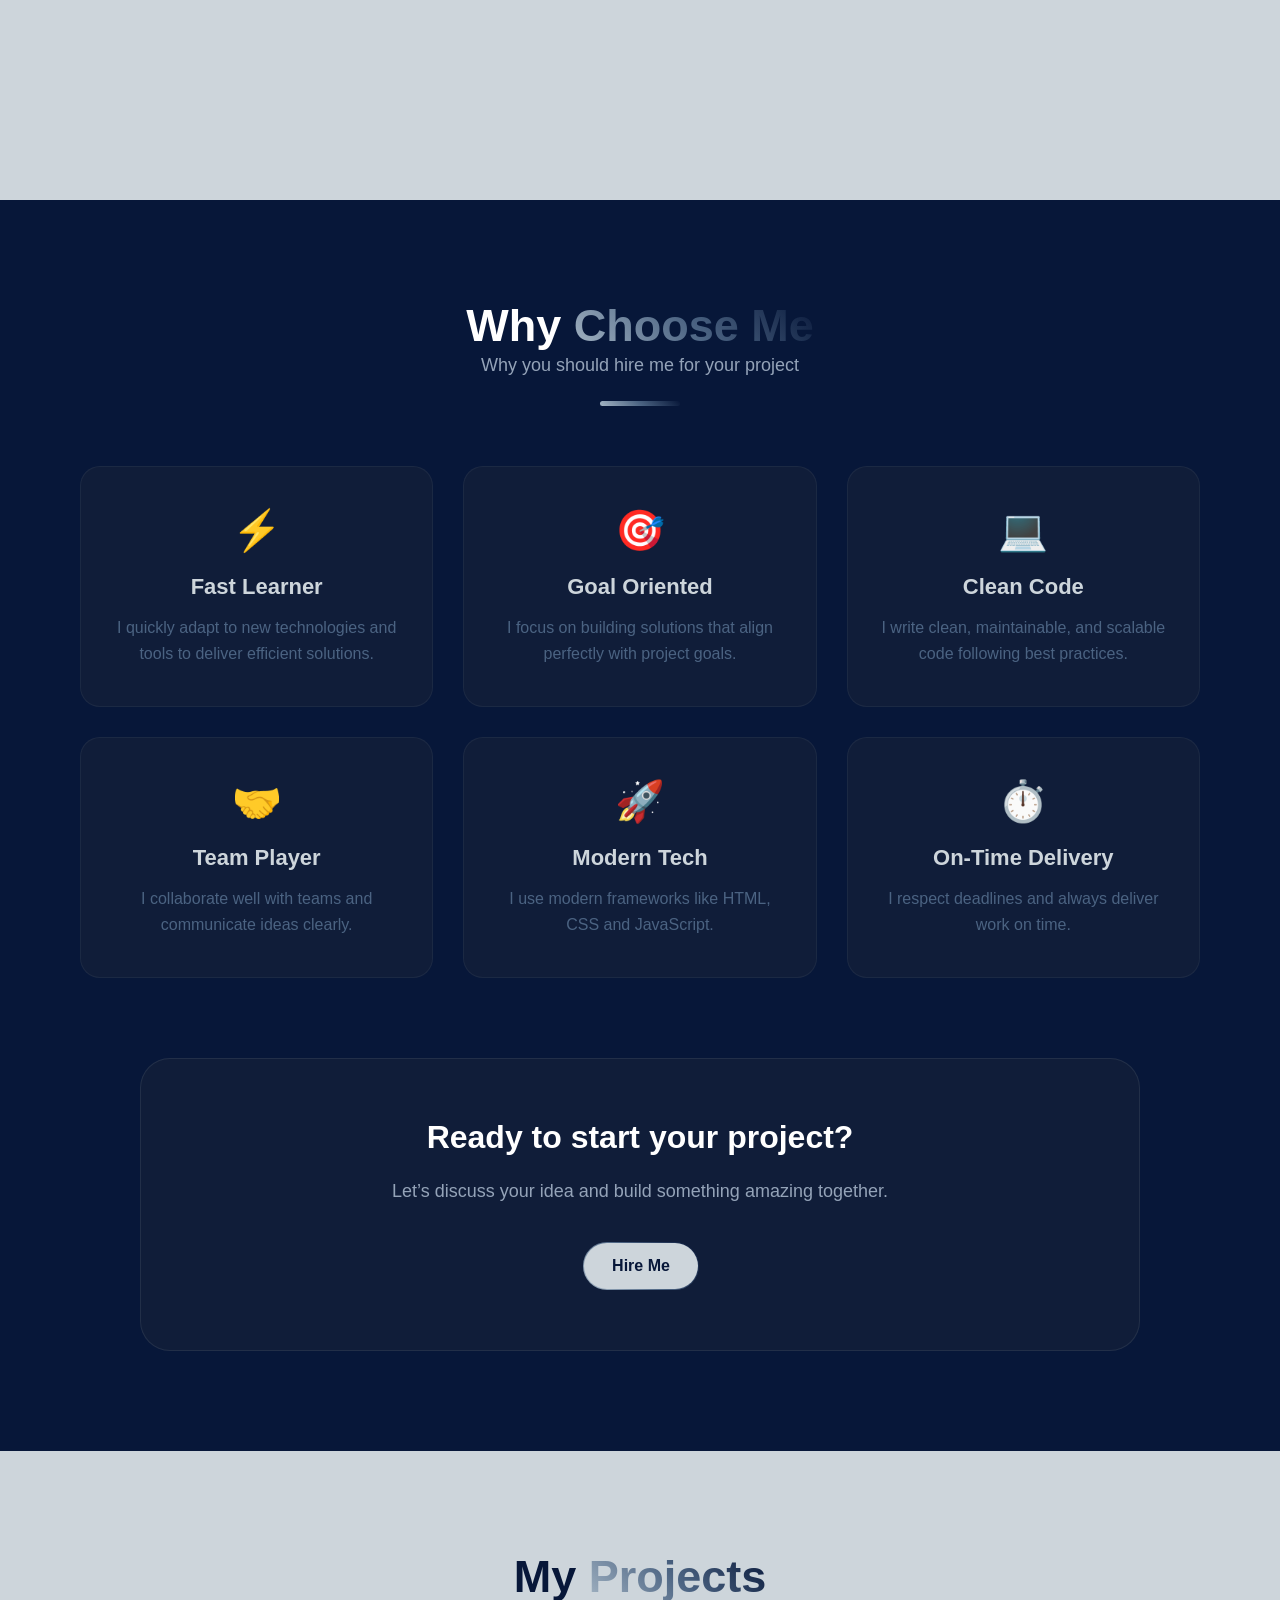
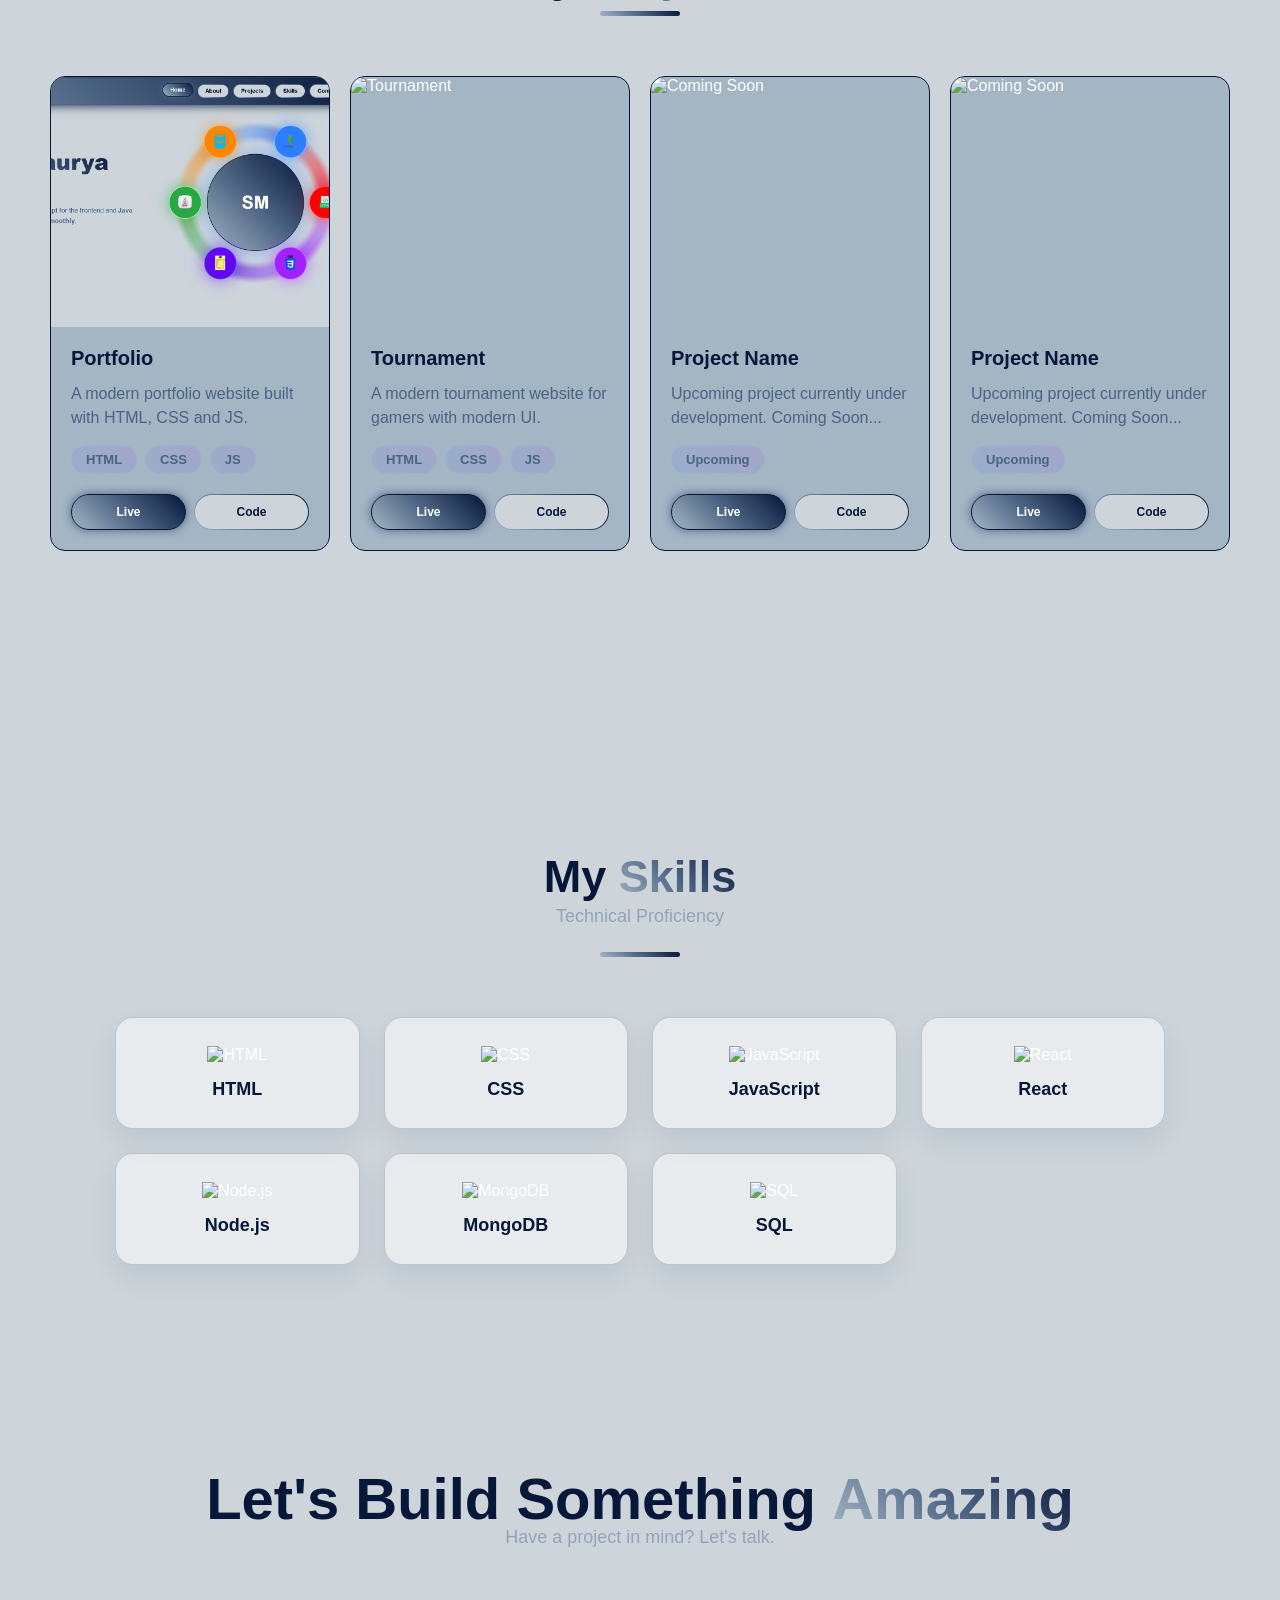
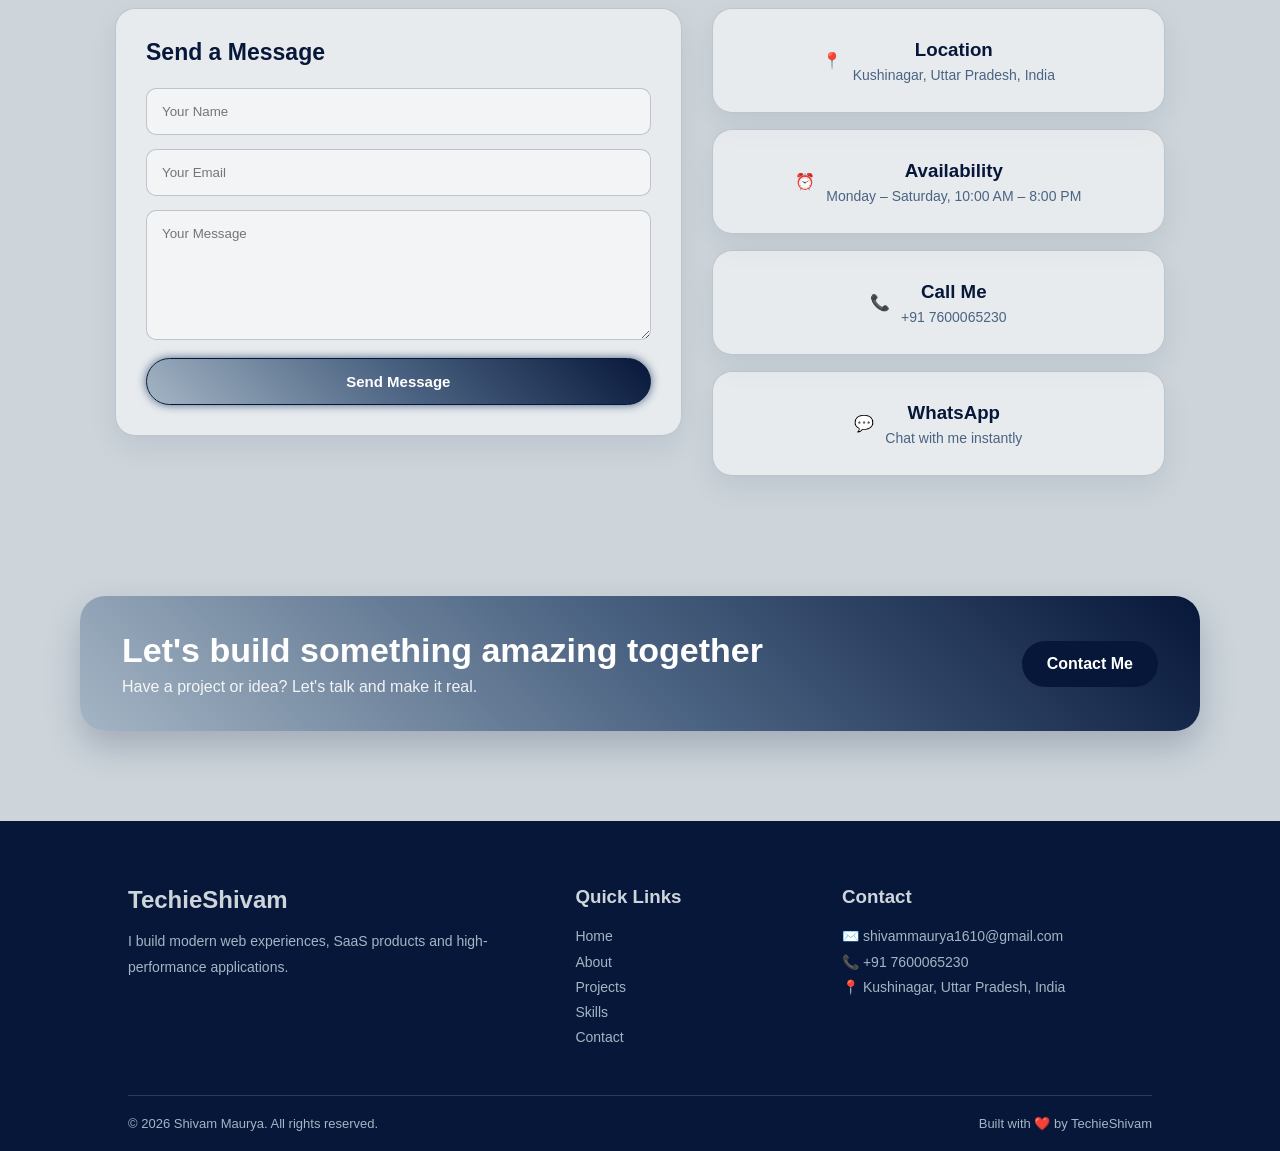
==== commit b1346b49: "updated portfolio" ====
--- a/index.html
+++ b/index.html
@@ -17,6 +17,7 @@
     <header>
         <nav>
             <div class="logo">TechieShivam</div>
+            <button class="menu-toggle" aria-label="Open navigation menu" aria-expanded="false"><span></span><span></span><span></span></button>
             <ul class="nav-links">
                 <li><a href="#home" id="nav-home" class="active">Home</a></li>
                 <li><a href="#about" id="nav-about">About</a></li>
@@ -36,7 +37,7 @@
                 <b>running smoothly</b>.
             </p>
             <div class="reveal-text">
-                <a href="#projects" class="btn">📄 Download CV</a>
+                <a href="#projects" class="btn">&#128196; Download CV</a>
                 <a href="#contact" class="btn-outline">Hire Me</a>
             </div>
         </div>
@@ -128,19 +129,19 @@
                     interest in frontend development. I love creating modern, responsive, and user-friendly web
                     interfaces using HTML, CSS, and JavaScript.</p>
                 <div class="highlights-list">
-                    <div class="h-point reveal-text"><span>🎓</span>
+                    <div class="h-point reveal-text"><span>&#127891;</span>
                         <div class="h-info"><span class="h-label">Education</span><span class="h-value">3rd Year BCA
                                 Student</span></div>
                     </div>
-                    <div class="h-point reveal-text"><span>🎨</span>
+                    <div class="h-point reveal-text"><span>&#127912;</span>
                         <div class="h-info"><span class="h-label">Frontend</span><span class="h-value">Frontend
                                 Developer (HTML, CSS, JS)</span></div>
                     </div>
-                    <div class="h-point reveal-text"><span>⚙️</span>
+                    <div class="h-point reveal-text"><span>&#9881;&#65039;</span>
                         <div class="h-info"><span class="h-label">Backend</span><span class="h-value">Backend Developer
                                 (JAVA)</span></div>
                     </div>
-                    <div class="h-point reveal-text"><span>🚀</span>
+                    <div class="h-point reveal-text"><span>&#128640;</span>
                         <div class="h-info"><span class="h-label">Focus</span><span class="h-value">Learning MERN
                                 Stack</span></div>
                     </div>
@@ -175,39 +176,39 @@
         </div>
         <div class="feat-grid">
             <div class="feat-card">
-                <div class="feat-icon">⚡</div>
+                <div class="feat-icon">&#9889;</div>
                 <h3>Fast Learner</h3>
                 <p>I quickly adapt to new technologies and tools to deliver efficient solutions.</p>
             </div>
             <div class="feat-card">
-                <div class="feat-icon">🎯</div>
+                <div class="feat-icon">&#127919;</div>
                 <h3>Goal Oriented</h3>
                 <p>I focus on building solutions that align perfectly with project goals.</p>
             </div>
             <div class="feat-card">
-                <div class="feat-icon">💻</div>
+                <div class="feat-icon">&#128187;</div>
                 <h3>Clean Code</h3>
                 <p>I write clean, maintainable, and scalable code following best practices.</p>
             </div>
             <div class="feat-card">
-                <div class="feat-icon">🤝</div>
+                <div class="feat-icon">&#129309;</div>
                 <h3>Team Player</h3>
                 <p>I collaborate well with teams and communicate ideas clearly.</p>
             </div>
             <div class="feat-card">
-                <div class="feat-icon">🚀</div>
+                <div class="feat-icon">&#128640;</div>
                 <h3>Modern Tech</h3>
                 <p>I use modern frameworks like HTML, CSS and JavaScript.</p>
             </div>
             <div class="feat-card">
-                <div class="feat-icon">⏱️</div>
+                <div class="feat-icon">&#9201;&#65039;</div>
                 <h3>On-Time Delivery</h3>
                 <p>I respect deadlines and always deliver work on time.</p>
             </div>
         </div>
         <div class="cta-box" id="cta-parent">
             <h3>Ready to start your project?</h3>
-            <p>Let’s discuss your idea and build something amazing together.</p>
+            <p>Let&#8217;s discuss your idea and build something amazing together.</p>
             <a href="#contact" class="btn-outline" id="cta-btn">Hire Me</a>
         </div>
     </section>
@@ -261,7 +262,67 @@
         </div>
     </section>
 
+
+    <section id="skills" class="skills-section">
+        <div class="section-header">
+            <h2 class="section-title">My <span class="highlight">Skills</span></h2>
+            <p class="section-subtitle">Technical Proficiency</p>
+            <div class="title-underline"></div>
+        </div>
+        <div class="skills-grid">
+            <article class="skill-card"><img src="https://cdn-icons-png.flaticon.com/512/1051/1051277.png" alt="HTML"><h3>HTML</h3></article>
+            <article class="skill-card"><img src="https://cdn-icons-png.flaticon.com/512/732/732190.png" alt="CSS"><h3>CSS</h3></article>
+            <article class="skill-card"><img src="https://cdn-icons-png.flaticon.com/512/5968/5968292.png" alt="JavaScript"><h3>JavaScript</h3></article>
+            <article class="skill-card"><img src="https://cdn-icons-png.flaticon.com/512/919/919851.png" alt="React"><h3>React</h3></article>
+            <article class="skill-card"><img src="https://cdn-icons-png.flaticon.com/512/919/919825.png" alt="Node.js"><h3>Node.js</h3></article>
+            <article class="skill-card"><img src="https://images.icon-icons.com/2415/PNG/512/mongodb_original_wordmark_logo_icon_146425.png" alt="MongoDB"><h3>MongoDB</h3></article>
+            <article class="skill-card"><img src="https://www.svgrepo.com/show/331760/sql-database-generic.svg" alt="SQL"><h3>SQL</h3></article>
+        </div>
+    </section>
+
+    <section id="contact" class="contact-section">
+        <div class="section-header"><h2 class="contact-heading">Let's Build Something <span class="highlight">Amazing</span></h2><p class="section-subtitle">Have a project in mind? Let's talk.</p></div>
+        <div class="contact-layout">
+            <form class="contact-form" id="contact-form"><h3>Send a Message</h3><input type="text" placeholder="Your Name" required><input type="email" placeholder="Your Email" required><textarea placeholder="Your Message" required></textarea><button type="submit" class="btn contact-submit">Send Message</button></form>
+            <div class="contact-info">
+                <a class="info-card" href="https://maps.google.com/?q=Kushinagar,Uttar+Pradesh,India" target="_blank"><span>📍</span><div><h3>Location</h3><p>Kushinagar, Uttar Pradesh, India</p></div></a>
+                <div class="info-card"><span>⏰</span><div><h3>Availability</h3><p>Monday – Saturday, 10:00 AM – 8:00 PM</p></div></div>
+                <a class="info-card" href="tel:+917600065230"><span>📞</span><div><h3>Call Me</h3><p>+91 7600065230</p></div></a>
+                <a class="info-card" href="https://wa.me/917600065230" target="_blank"><span>💬</span><div><h3>WhatsApp</h3><p>Chat with me instantly</p></div></a>
+            </div>
+        </div>
+    </section>
+
+    <section class="bottom-cta"><div><h2>Let's build something amazing together</h2><p>Have a project or idea? Let's talk and make it real.</p></div><a href="#contact" class="bottom-cta-btn">Contact Me</a></section>
+
+    <footer>
+        <div class="footer-grid">
+            <div><h2>TechieShivam</h2><p>I build modern web experiences, SaaS products and high-performance applications.</p></div>
+            <div><h3>Quick Links</h3><a href="#home">Home</a><a href="#about">About</a><a href="#projects">Projects</a><a href="#skills">Skills</a><a href="#contact">Contact</a></div>
+            <div><h3>Contact</h3><p>✉️ shivammaurya1610@gmail.com</p><p>📞 +91 7600065230</p><p>📍 Kushinagar, Uttar Pradesh, India</p></div>
+        </div>
+        <div class="footer-bottom"><p>© 2026 Shivam Maurya. All rights reserved.</p><p>Built with ❤️ by TechieShivam</p></div>
+    </footer>
+    <aside class="ai-assistant" aria-label="Portfolio assistant">
+        <button class="ai-toggle" aria-label="Open AI assistant" aria-expanded="false">&#129302;</button>
+        <div class="ai-chat" aria-live="polite">
+            <div class="ai-chat-head"><div><strong>Shivam's Assistant</strong><small>Ask about my portfolio</small></div><button class="ai-close" aria-label="Close assistant">&times;</button></div>
+            <div class="ai-messages"><div class="ai-message bot">Hi! I can help you learn about Shivam's skills, projects, or contact details.</div></div>
+            <form class="ai-form"><input class="ai-input" type="text" placeholder="Ask me anything..." aria-label="Your question"><button type="submit">Send</button></form>
+        </div>
+    </aside>
+    <nav class="mobile-bottom-nav" aria-label="Mobile section navigation">
+        <a href="#home" class="bottom-nav-link active"><span>&#8962;</span><small>Home</small></a>
+        <a href="#about" class="bottom-nav-link"><span>&#128100;</span><small>About</small></a>
+        <a href="#projects" class="bottom-nav-link"><span>&#128188;</span><small>Projects</small></a>
+        <a href="#skills" class="bottom-nav-link"><span>&#9881;</span><small>Skills</small></a>
+        <a href="#contact" class="bottom-nav-link"><span>&#9993;</span><small>Contact</small></a>
+    </nav>
     <script src="script.js"></script>
 </body>
 
-</html>+</html>
+
+
+
+
--- a/style.css
+++ b/style.css
@@ -786,4 +786,27 @@
     padding: 10px 5px;
     font-size: 12px;
     margin-left: 0;
-}+}
+/* Skills, contact, call-to-action and responsive mobile layout */
+.menu-toggle{display:none;border:0;background:transparent;cursor:pointer}.menu-toggle span{width:26px;height:3px;display:block;margin:5px;border-radius:10px;background:#071739;transition:.3s ease}.skills-section,.contact-section{padding:100px 80px;background:#cdd5db}.skills-grid{max-width:1050px;margin:0 auto;display:grid;grid-template-columns:repeat(4,1fr);gap:24px}.skill-card{background:rgba(255,255,255,.52);border:1px solid rgba(7,23,57,.18);box-shadow:0 12px 28px rgba(7,23,57,.08);border-radius:18px;padding:28px 18px 20px;text-align:center;transition:.35s ease}.skill-card:hover{transform:translateY(-9px);border-color:#4b6382;box-shadow:0 18px 32px rgba(7,23,57,.2)}.skill-card img{width:48px;height:48px;object-fit:contain;margin-bottom:15px}.skill-card h3{color:#071739;font-size:18px;margin-bottom:8px}.skill-card p{color:#4b6382;font-size:14px;margin-bottom:15px}.skill-progress{height:7px;background:rgba(7,23,57,.18);border-radius:20px;overflow:hidden}.skill-progress span{display:block;height:100%;border-radius:inherit;background:linear-gradient(90deg,#a4b5c4,#4b6382,#071739)}.contact-heading{font-size:clamp(34px,5vw,58px);color:#071739;font-weight:800}.contact-layout{max-width:1050px;margin:0 auto;display:grid;grid-template-columns:1.25fr 1fr;gap:30px;align-items:start}.contact-form,.info-card{border:1px solid rgba(7,23,57,.18);background:rgba(255,255,255,.52);box-shadow:0 12px 28px rgba(7,23,57,.08);border-radius:20px}.contact-form{padding:30px}.contact-form h3{color:#071739;font-size:23px;margin-bottom:22px}.contact-form input,.contact-form textarea{width:100%;padding:15px;margin-bottom:14px;border:1px solid rgba(7,23,57,.22);outline:0;border-radius:10px;color:#071739;background:rgba(255,255,255,.45)}.contact-form input:focus,.contact-form textarea:focus{border-color:#4b6382;box-shadow:0 0 0 3px rgba(75,99,130,.13)}.contact-form textarea{min-height:130px;resize:vertical}.contact-submit{width:100%;cursor:pointer;font-size:15px}.contact-info{display:grid;gap:16px}.info-card{min-height:105px;padding:20px;text-align:center;text-decoration:none;color:inherit;display:flex;gap:11px;justify-content:center;align-items:center;transition:.3s ease}.info-card:hover{transform:translateX(7px);border-color:#4b6382}.info-card h3{color:#071739;margin-bottom:6px}.info-card p{color:#4b6382;font-size:14px}.bottom-cta{max-width:1120px;margin:20px auto 90px;padding:35px 42px;border-radius:25px;color:white;display:flex;justify-content:space-between;align-items:center;gap:25px;background:linear-gradient(45deg,#a4b5c4,#4b6382,#071739);box-shadow:0 16px 35px rgba(7,23,57,.22)}.bottom-cta h2{font-size:clamp(23px,3vw,34px);margin-bottom:8px}.bottom-cta p{opacity:.9}.bottom-cta-btn{padding:14px 25px;white-space:nowrap;border-radius:50px;color:white;text-decoration:none;font-weight:700;background:#071739;transition:.3s ease}.bottom-cta-btn:hover{transform:translateY(-3px);box-shadow:0 8px 18px rgba(0,0,0,.25)}footer{padding:65px 10% 20px;color:#cdd5db;background:#071739}.footer-grid{max-width:1150px;margin:0 auto;display:grid;grid-template-columns:1.5fr .8fr 1.2fr;gap:60px}.footer-grid h2{color:#cdd5db;margin-bottom:15px}.footer-grid h3{margin-bottom:16px}.footer-grid p,.footer-grid a{display:block;color:#a4b5c4;font-size:14px;line-height:1.8;text-decoration:none}.footer-grid a:hover{color:white}.footer-bottom{max-width:1150px;margin:45px auto 0;padding-top:20px;border-top:1px solid rgba(205,213,219,.18);display:flex;justify-content:space-between;gap:15px}.footer-bottom p{color:#a4b5c4;font-size:13px}
+@media(max-width:900px){nav{padding:0 24px}.menu-toggle{display:block}.nav-links{position:absolute;top:75px;left:0;width:100%;padding:18px 24px;background:#cdd5db;border-bottom:1px solid #071739;display:none;flex-direction:column;align-items:stretch}.nav-links.open{display:flex}.nav-links a{text-align:center}.intro{min-height:100vh;height:auto;padding:130px 25px 60px;flex-direction:column;text-align:center}.intro-box{max-width:100%}.intro-anim{margin-top:40px;justify-content:center}.main-circle{width:330px;height:330px;transform:scale(.82)}.about,.features,.projects,.skills-section,.contact-section{padding:75px 24px}.about-wrap,.contact-layout{grid-template-columns:1fr;flex-direction:column;gap:35px}.about-dp{margin:0 auto}.feat-grid,.skills-grid{grid-template-columns:repeat(2,1fr)}.proj-grid{grid-template-columns:repeat(2,1fr)}.bottom-cta{margin:10px 24px 70px}}
+@media(max-width:560px){.logo{font-size:20px}.section-title{font-size:34px}.intro h1{font-size:36px}.intro p{font-size:16px}.btn,.btn-outline{padding:12px 18px;font-size:14px}.main-circle{width:290px;height:290px;transform:scale(.7);margin:-35px 0}.highlights-list,.about-stats,.feat-grid,.skills-grid,.proj-grid{grid-template-columns:1fr}.bottom-cta{padding:30px 24px;text-align:center;flex-direction:column}.footer-grid,.footer-bottom{grid-template-columns:1fr;display:grid;gap:25px}footer{padding:55px 24px 20px}}
+
+/* AI assistant */
+.ai-assistant{position:fixed;right:28px;bottom:28px;z-index:1500}.ai-toggle{width:58px;height:58px;border:0;border-radius:50%;cursor:pointer;color:#fff;font-weight:800;font-size:16px;background:linear-gradient(45deg,#a4b5c4,#4b6382,#071739);box-shadow:0 10px 25px rgba(7,23,57,.32);transition:.3s ease}.ai-toggle:hover{transform:translateY(-4px) scale(1.05)}.ai-chat{position:absolute;right:0;bottom:72px;width:340px;overflow:hidden;border:1px solid rgba(7,23,57,.18);border-radius:18px;background:#cdd5db;box-shadow:0 18px 45px rgba(7,23,57,.28);display:none}.ai-chat.open{display:block}.ai-chat-head{padding:15px 17px;display:flex;align-items:center;justify-content:space-between;color:#fff;background:linear-gradient(45deg,#a4b5c4,#4b6382,#071739)}.ai-chat-head small{display:block;margin-top:3px;font-size:12px;opacity:.85}.ai-close{border:0;background:transparent;color:#fff;font-size:28px;cursor:pointer}.ai-messages{height:250px;padding:15px;overflow-y:auto;display:flex;flex-direction:column;gap:10px}.ai-message{max-width:85%;padding:10px 12px;border-radius:12px;font-size:14px;line-height:1.45}.ai-message.bot{align-self:flex-start;color:#071739;background:#fff}.ai-message.user{align-self:flex-end;color:#fff;background:#4b6382}.ai-form{padding:12px;display:flex;gap:8px;border-top:1px solid rgba(7,23,57,.15)}.ai-input{min-width:0;flex:1;padding:10px;border:1px solid #a4b5c4;border-radius:9px;outline:0;background:#fff}.ai-form button{border:0;border-radius:9px;padding:0 13px;color:#fff;font-weight:700;cursor:pointer;background:#071739}
+/* Mobile refinement */
+@media(max-width:560px){header{height:64px}nav{height:64px;padding:0 16px}.nav-links{top:64px;padding:14px 16px}.nav-links a{padding:10px 16px}.intro{padding:105px 18px 48px}.about,.features,.projects,.skills-section,.contact-section{padding:60px 18px}.section-header{margin-bottom:38px}.section-subtitle{font-size:15px}.about-dp{width:min(270px,85vw)}.about-stats{gap:10px}.stat-box{padding:13px 8px}.feat-grid{gap:16px}.feat-card{padding:28px 20px}.proj-grid{gap:16px}.proj-card{min-height:unset}.proj-img{height:210px}.contact-form{padding:22px 18px}.info-card{min-height:92px;padding:16px}.bottom-cta{margin:0 18px 58px}.footer-bottom{margin-top:30px}.ai-assistant{right:16px;bottom:16px}.ai-chat{position:fixed;right:16px;bottom:86px;width:calc(100vw - 32px);max-width:360px}.ai-messages{height:min(42vh,300px)}}
+
+/* Mobile bottom navigation */
+.mobile-bottom-nav{display:none}
+@media(max-width:900px){
+    body{padding-bottom:82px}
+    header{height:64px}
+    nav{height:64px}
+    .menu-toggle,.nav-links{display:none!important}
+    .mobile-bottom-nav{position:fixed;bottom:0;left:0;z-index:1600;width:100%;height:72px;padding:7px 10px calc(7px + env(safe-area-inset-bottom));display:flex;align-items:center;justify-content:space-around;background:rgba(205,213,219,.97);border-top:1px solid rgba(7,23,57,.2);box-shadow:0 -8px 24px rgba(7,23,57,.12);backdrop-filter:blur(12px)}
+    .bottom-nav-link{min-width:54px;display:flex;flex-direction:column;align-items:center;gap:3px;padding:5px 4px;color:#4b6382;text-decoration:none;font-weight:700;font-size:11px;border-radius:10px;transition:.25s ease}
+    .bottom-nav-link span{font-size:19px;line-height:1}.bottom-nav-link small{font-size:10px}.bottom-nav-link.active{color:#071739;background:rgba(75,99,130,.16)}
+    .ai-assistant{bottom:90px}
+}
+@media(max-width:560px){.ai-chat{bottom:142px}.ai-assistant{bottom:90px}}
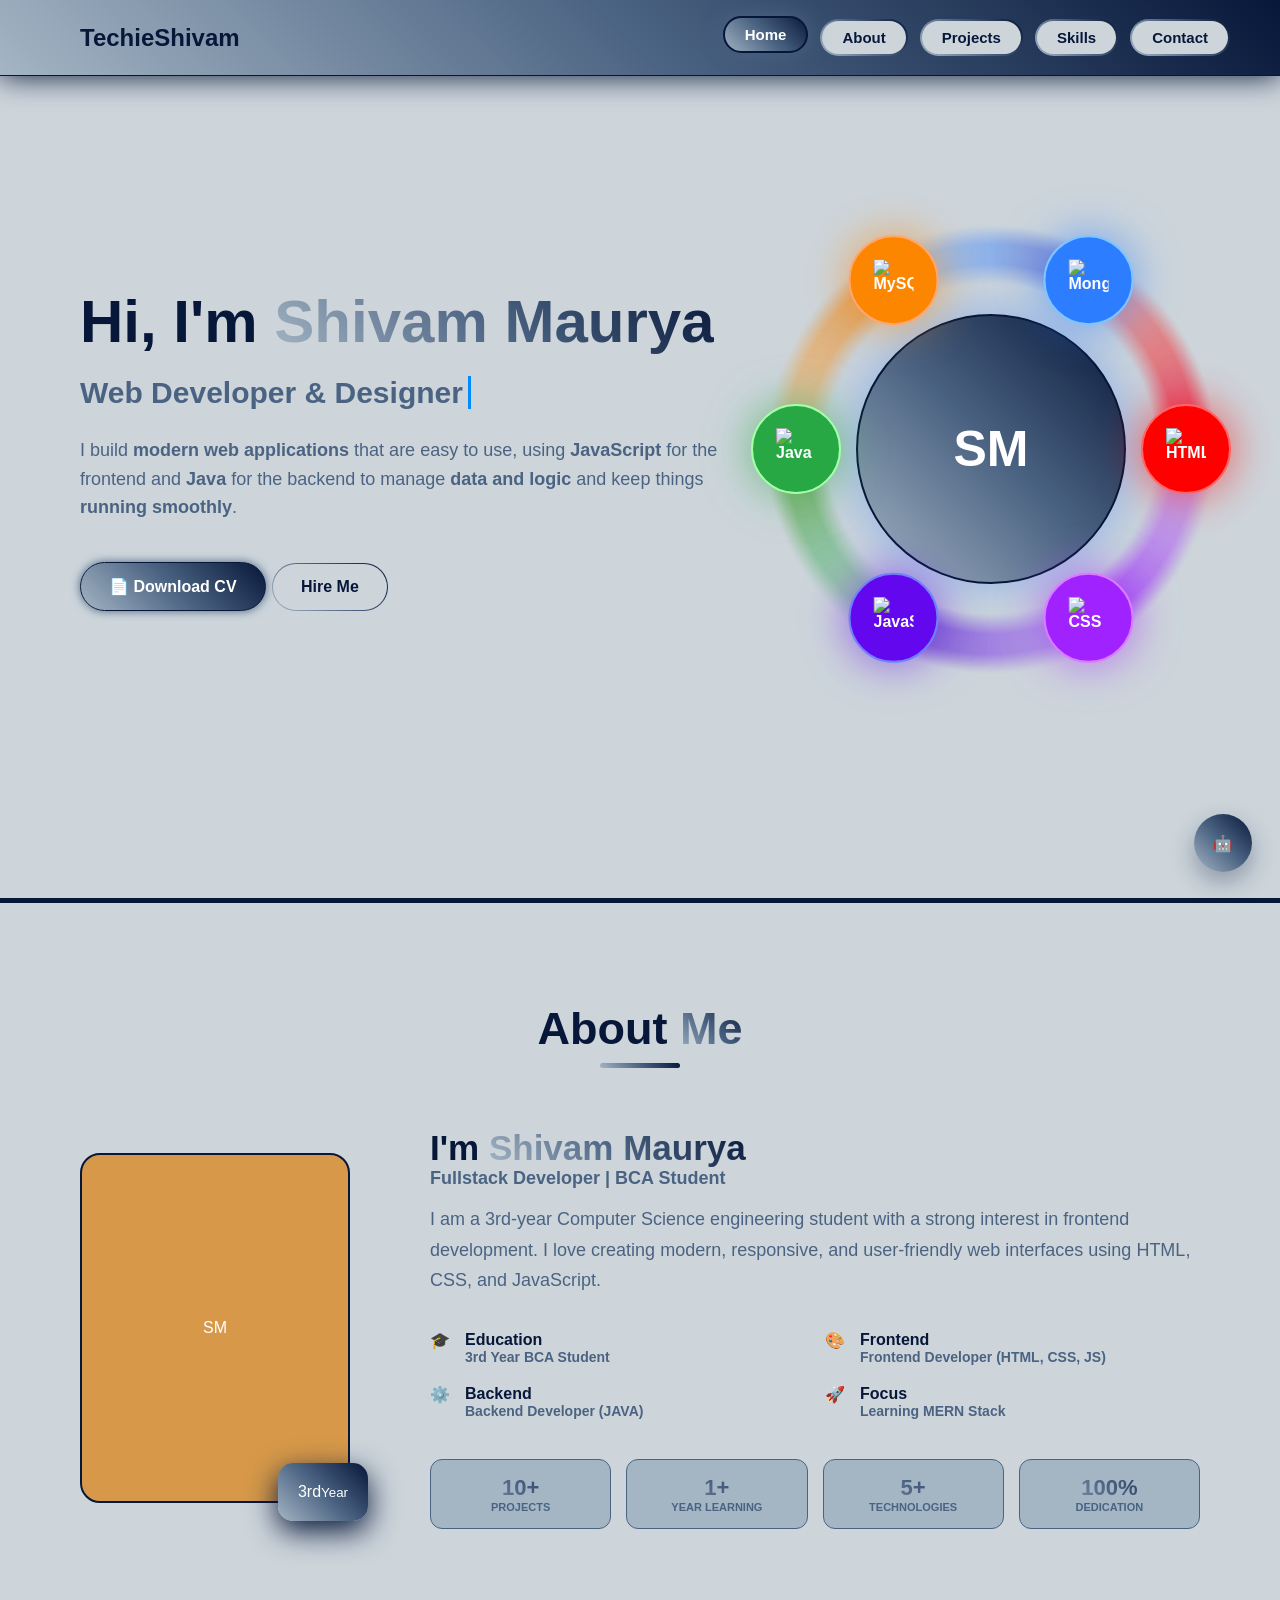
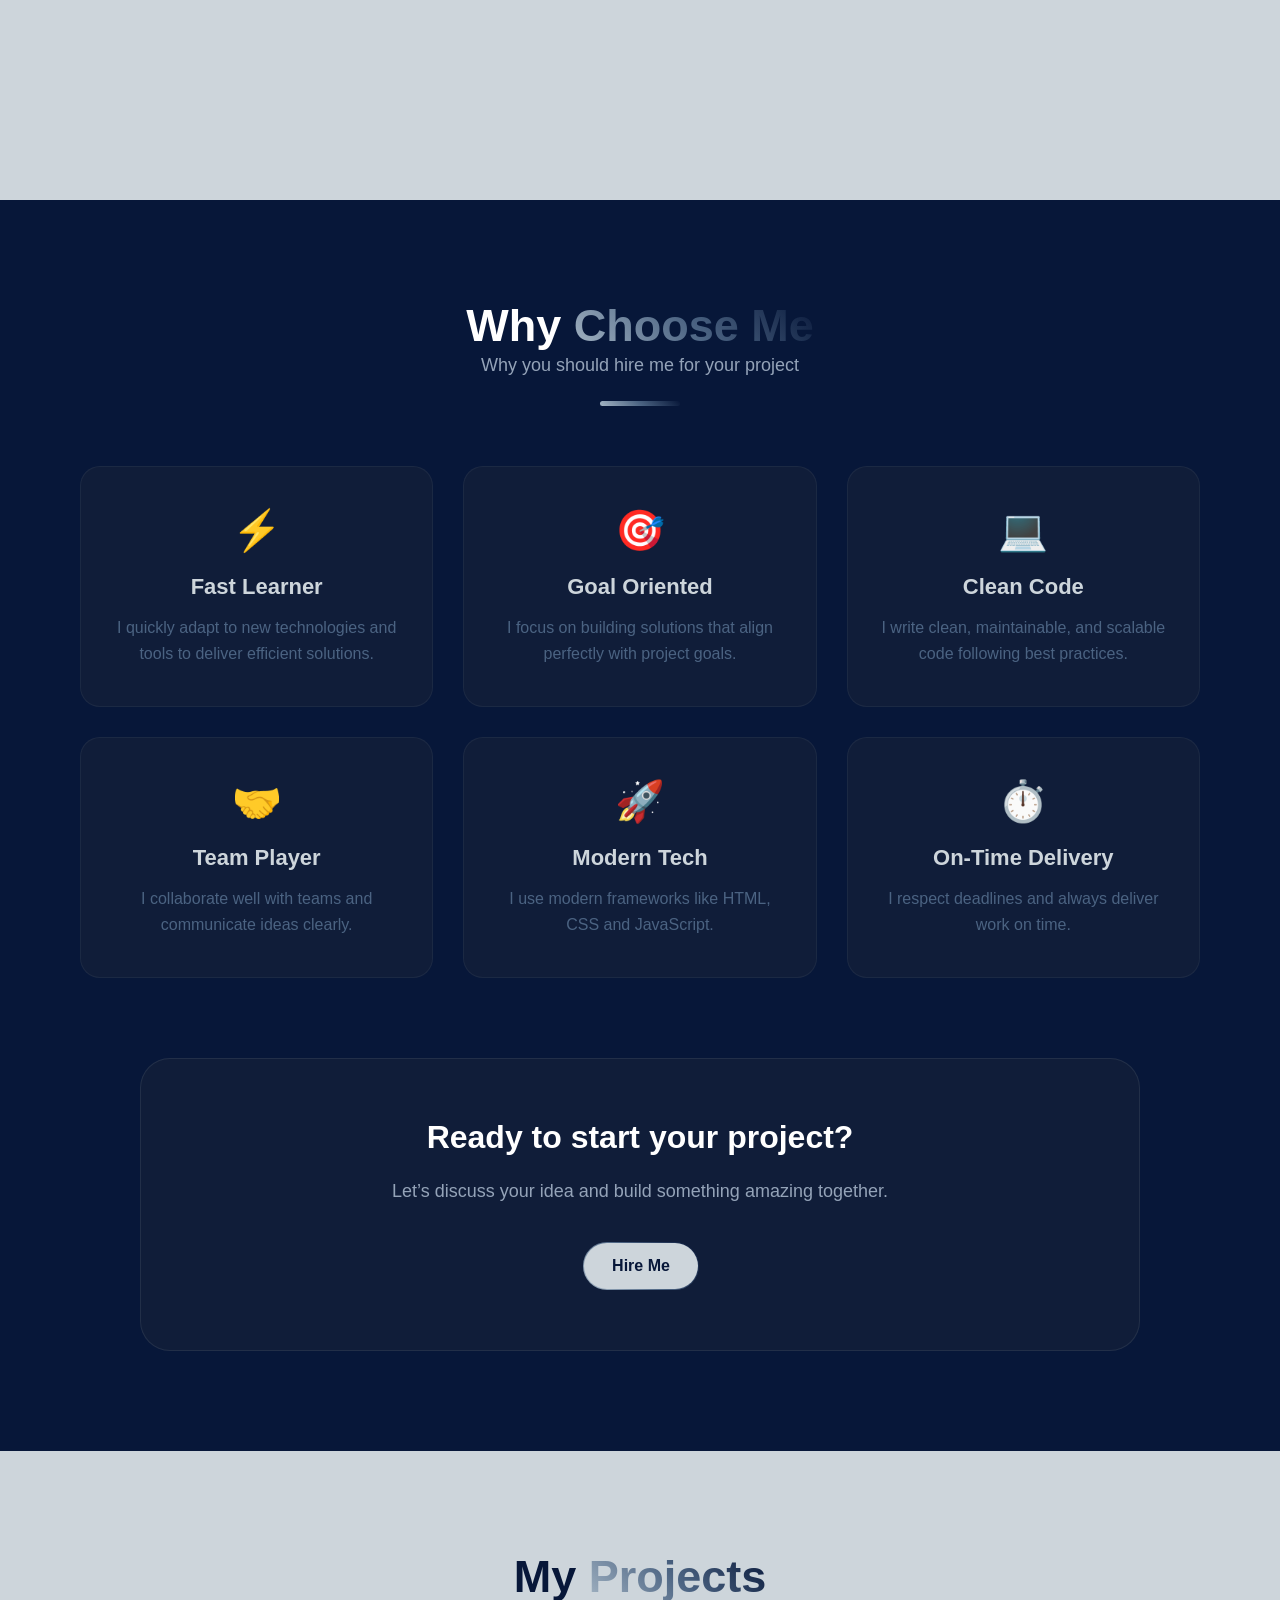
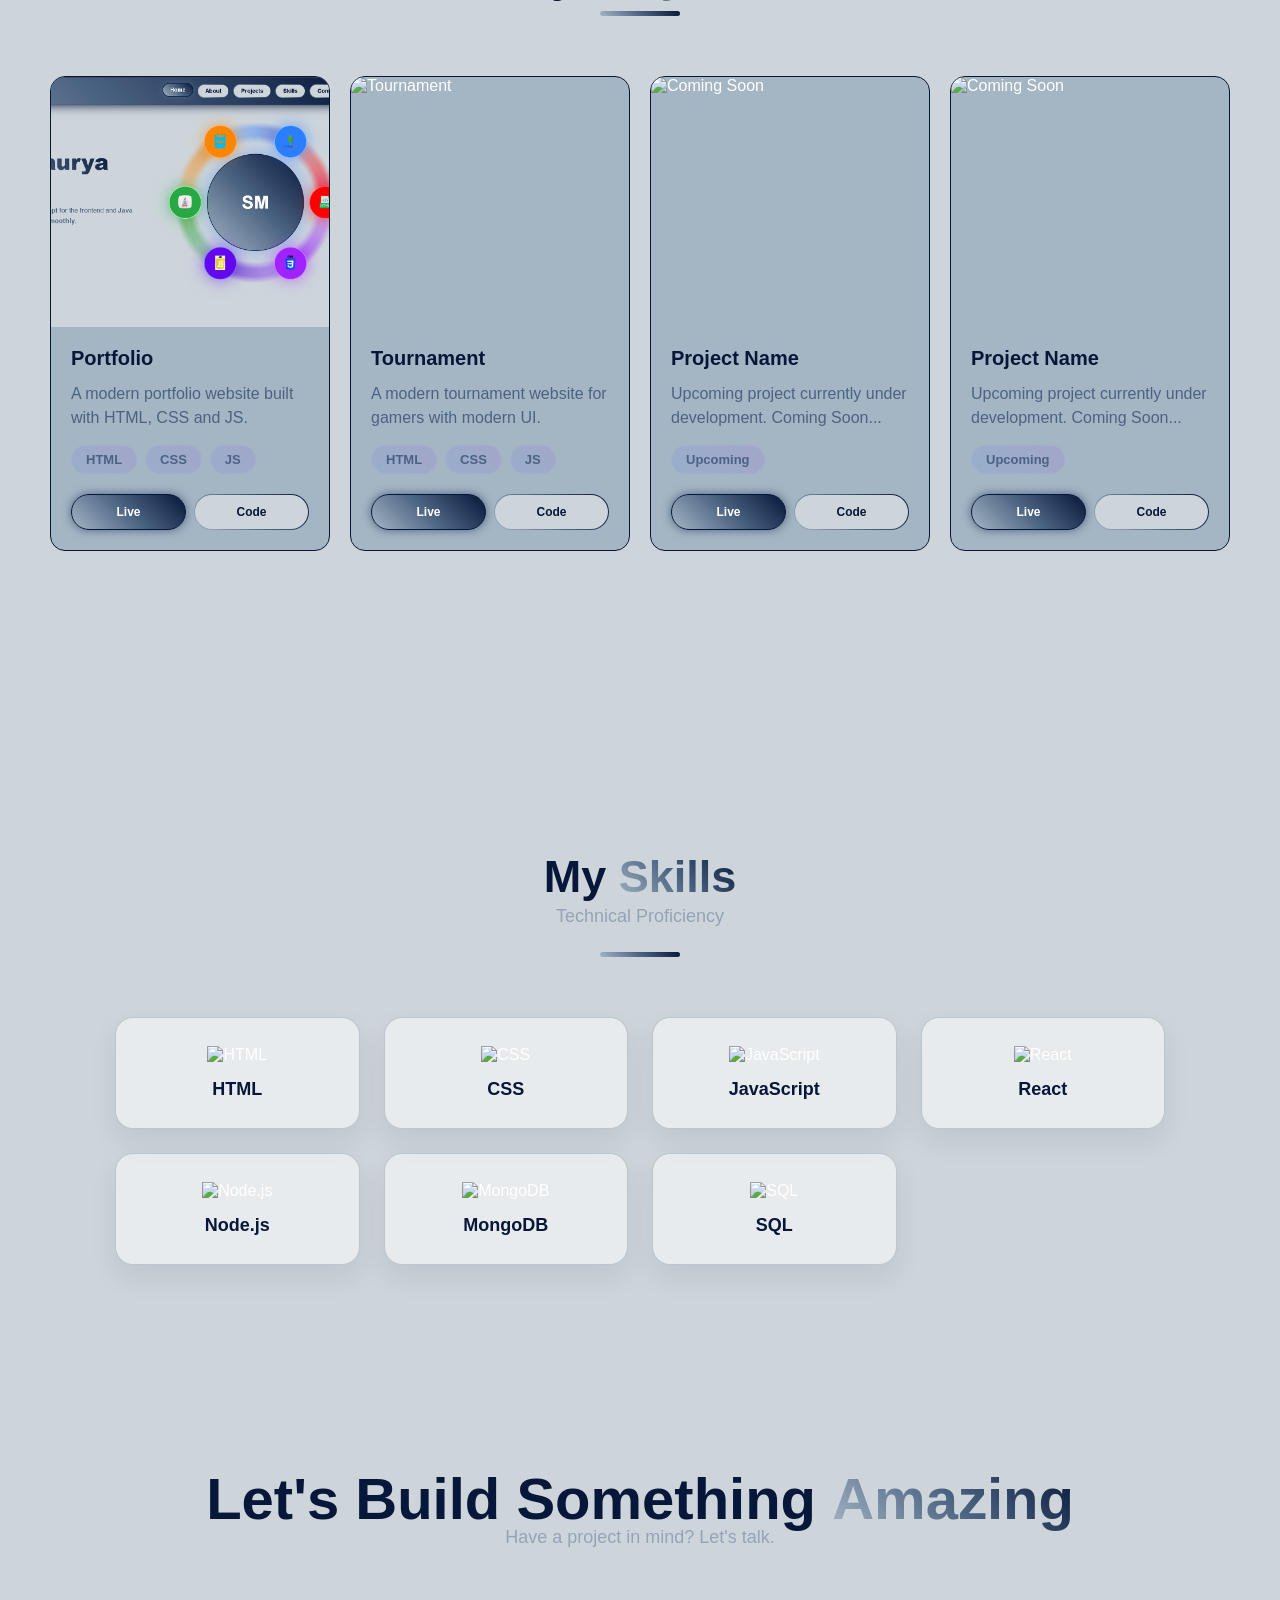
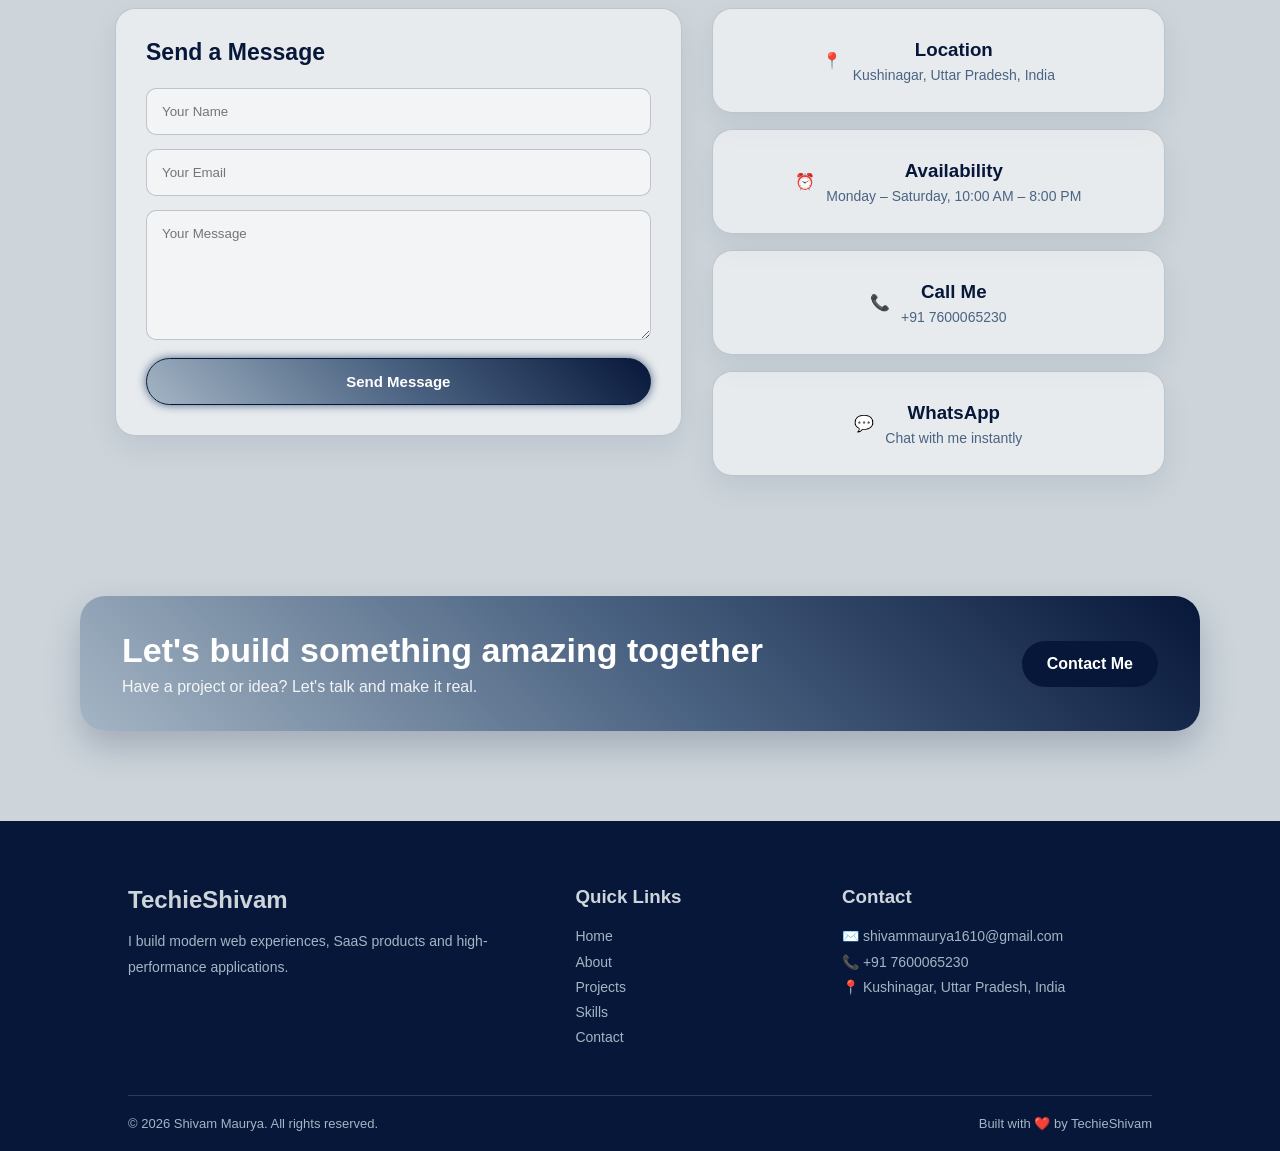
==== commit 958d0b9e: "CV update" ====
--- a/index.html
+++ b/index.html
@@ -1,4 +1,4 @@
-<!DOCTYPE html>
+﻿<!DOCTYPE html>
 <html lang="en">
 
 <head>
@@ -37,7 +37,7 @@
                 <b>running smoothly</b>.
             </p>
             <div class="reveal-text">
-                <a href="#projects" class="btn">&#128196; Download CV</a>
+                <a href="shivam.pdf" class="btn" download="Shivam-Maurya-CV.pdf">&#128196; Download CV</a>
                 <a href="#contact" class="btn-outline">Hire Me</a>
             </div>
         </div>
@@ -326,3 +326,4 @@
 
 
 
+
--- a/style.css
+++ b/style.css
@@ -1,4 +1,4 @@
-/* --- GLOBAL RESET & BASE STYLES --- */
+﻿/* Global */
 * {
     margin: 0;
     padding: 0;
@@ -17,7 +17,7 @@
     color: #4b6382;
 }
 
-/* --- PROGRESS BAR --- */
+/* Progress Bar */
 #progress-container {
     position: fixed;
     top: 0;
@@ -35,7 +35,7 @@
     transition: width 0.4s cubic-bezier(0.25, 1, 0.5, 1);
 }
 
-/* --- KEYFRAME ANIMATIONS --- */
+/* Animations */
 @keyframes revealUp {
     0% {
         opacity: 0;
@@ -76,7 +76,7 @@
     }
 }
 
-/* Reveal Animation Classes */
+/* Reveal Animation */
 .reveal-text {
     opacity: 0;
     transform: translateY(30px);
@@ -86,7 +86,7 @@
     animation: revealUp 1s ease-out forwards;
 }
 
-/* --- HEADER & NAVIGATION --- */
+/* Header and Navigation */
 header {
     background: linear-gradient(45deg, #a4b5c4, #4b6382, #071739) border-box;
     transition: all 0.3s ease;
@@ -145,7 +145,7 @@
     transform: translateY(-3px);
 }
 
-/* --- HERO (INTRO) SECTION --- */
+/* Hero Section */
 .intro {
     height: 100vh;
     display: flex;
@@ -270,7 +270,7 @@
 
 /* Trails and balls are separate elements now (see HTML), painted in DOM order: all
    trail-wrappers come first, so they always render behind every ball, no matter
-   which ball they belong to. z-index is intentionally left unset here — a
+   which ball they belong to. z-index is intentionally left unset here â€” a
    transform already gives each wrapper its own stacking context, so DOM order
    is what actually decides who paints on top. */
 .trail-wrapper,
@@ -285,7 +285,7 @@
     pointer-events: none;
 }
 
-/* --- MOTION TRAIL (TAIL) EFFECT --- */
+/* Motion Trail */
 .motion-trail {
     position: absolute;
     inset: 0;
@@ -341,7 +341,7 @@
     }
 }
 
-/* Individual Skill Balls */
+/* Skill Balls */
 .ball {
     position: absolute;
     width: 90px;
@@ -359,7 +359,6 @@
     transform: translateX(195px) rotate(calc(-1 * var(--angle-offset))) scale(1);
     opacity: 0;
     z-index: 10;
-    /* Forces ball to the absolute top */
     animation: popOut 0.8s cubic-bezier(0.175, 0.885, 0.32, 1.275) forwards, glowPulse 2s infinite alternate ease-in-out forwards;
     transition: transform 1s cubic-bezier(0.34, 1.56, 0.64, 1), box-shadow 0.4s ease;
 }
@@ -414,7 +413,7 @@
     animation-delay: 1.5s, 2.5s;
 }
 
-/* Skill Ball Hover Effects */
+/* Skill Ball Hover */
 .ball-wrapper:hover {
     z-index: 1000;
 }
@@ -425,7 +424,7 @@
     opacity: 1 !important;
 }
 
-/* --- ABOUT SECTION --- */
+/* About Section */
 .about {
     padding: 100px 80px;
     background: #cdd5db;
@@ -588,7 +587,7 @@
     text-transform: uppercase;
 }
 
-/* --- WHY CHOOSE ME SECTION --- */
+/* Why Choose Me Section */
 .features {
     padding: 100px 80px;
     background: #071739;
@@ -679,7 +678,7 @@
     box-shadow: 0 0 20px rgba(75, 99, 130, 0.6);
 }
 
-/* --- PROJECTS SECTION --- */
+/* Projects Section */
 .projects {
     padding: 100px 50px;
     background: #cdd5db;
@@ -787,17 +786,17 @@
     font-size: 12px;
     margin-left: 0;
 }
-/* Skills, contact, call-to-action and responsive mobile layout */
+/* Skills, Contact, CTA and Mobile */
 .menu-toggle{display:none;border:0;background:transparent;cursor:pointer}.menu-toggle span{width:26px;height:3px;display:block;margin:5px;border-radius:10px;background:#071739;transition:.3s ease}.skills-section,.contact-section{padding:100px 80px;background:#cdd5db}.skills-grid{max-width:1050px;margin:0 auto;display:grid;grid-template-columns:repeat(4,1fr);gap:24px}.skill-card{background:rgba(255,255,255,.52);border:1px solid rgba(7,23,57,.18);box-shadow:0 12px 28px rgba(7,23,57,.08);border-radius:18px;padding:28px 18px 20px;text-align:center;transition:.35s ease}.skill-card:hover{transform:translateY(-9px);border-color:#4b6382;box-shadow:0 18px 32px rgba(7,23,57,.2)}.skill-card img{width:48px;height:48px;object-fit:contain;margin-bottom:15px}.skill-card h3{color:#071739;font-size:18px;margin-bottom:8px}.skill-card p{color:#4b6382;font-size:14px;margin-bottom:15px}.skill-progress{height:7px;background:rgba(7,23,57,.18);border-radius:20px;overflow:hidden}.skill-progress span{display:block;height:100%;border-radius:inherit;background:linear-gradient(90deg,#a4b5c4,#4b6382,#071739)}.contact-heading{font-size:clamp(34px,5vw,58px);color:#071739;font-weight:800}.contact-layout{max-width:1050px;margin:0 auto;display:grid;grid-template-columns:1.25fr 1fr;gap:30px;align-items:start}.contact-form,.info-card{border:1px solid rgba(7,23,57,.18);background:rgba(255,255,255,.52);box-shadow:0 12px 28px rgba(7,23,57,.08);border-radius:20px}.contact-form{padding:30px}.contact-form h3{color:#071739;font-size:23px;margin-bottom:22px}.contact-form input,.contact-form textarea{width:100%;padding:15px;margin-bottom:14px;border:1px solid rgba(7,23,57,.22);outline:0;border-radius:10px;color:#071739;background:rgba(255,255,255,.45)}.contact-form input:focus,.contact-form textarea:focus{border-color:#4b6382;box-shadow:0 0 0 3px rgba(75,99,130,.13)}.contact-form textarea{min-height:130px;resize:vertical}.contact-submit{width:100%;cursor:pointer;font-size:15px}.contact-info{display:grid;gap:16px}.info-card{min-height:105px;padding:20px;text-align:center;text-decoration:none;color:inherit;display:flex;gap:11px;justify-content:center;align-items:center;transition:.3s ease}.info-card:hover{transform:translateX(7px);border-color:#4b6382}.info-card h3{color:#071739;margin-bottom:6px}.info-card p{color:#4b6382;font-size:14px}.bottom-cta{max-width:1120px;margin:20px auto 90px;padding:35px 42px;border-radius:25px;color:white;display:flex;justify-content:space-between;align-items:center;gap:25px;background:linear-gradient(45deg,#a4b5c4,#4b6382,#071739);box-shadow:0 16px 35px rgba(7,23,57,.22)}.bottom-cta h2{font-size:clamp(23px,3vw,34px);margin-bottom:8px}.bottom-cta p{opacity:.9}.bottom-cta-btn{padding:14px 25px;white-space:nowrap;border-radius:50px;color:white;text-decoration:none;font-weight:700;background:#071739;transition:.3s ease}.bottom-cta-btn:hover{transform:translateY(-3px);box-shadow:0 8px 18px rgba(0,0,0,.25)}footer{padding:65px 10% 20px;color:#cdd5db;background:#071739}.footer-grid{max-width:1150px;margin:0 auto;display:grid;grid-template-columns:1.5fr .8fr 1.2fr;gap:60px}.footer-grid h2{color:#cdd5db;margin-bottom:15px}.footer-grid h3{margin-bottom:16px}.footer-grid p,.footer-grid a{display:block;color:#a4b5c4;font-size:14px;line-height:1.8;text-decoration:none}.footer-grid a:hover{color:white}.footer-bottom{max-width:1150px;margin:45px auto 0;padding-top:20px;border-top:1px solid rgba(205,213,219,.18);display:flex;justify-content:space-between;gap:15px}.footer-bottom p{color:#a4b5c4;font-size:13px}
 @media(max-width:900px){nav{padding:0 24px}.menu-toggle{display:block}.nav-links{position:absolute;top:75px;left:0;width:100%;padding:18px 24px;background:#cdd5db;border-bottom:1px solid #071739;display:none;flex-direction:column;align-items:stretch}.nav-links.open{display:flex}.nav-links a{text-align:center}.intro{min-height:100vh;height:auto;padding:130px 25px 60px;flex-direction:column;text-align:center}.intro-box{max-width:100%}.intro-anim{margin-top:40px;justify-content:center}.main-circle{width:330px;height:330px;transform:scale(.82)}.about,.features,.projects,.skills-section,.contact-section{padding:75px 24px}.about-wrap,.contact-layout{grid-template-columns:1fr;flex-direction:column;gap:35px}.about-dp{margin:0 auto}.feat-grid,.skills-grid{grid-template-columns:repeat(2,1fr)}.proj-grid{grid-template-columns:repeat(2,1fr)}.bottom-cta{margin:10px 24px 70px}}
 @media(max-width:560px){.logo{font-size:20px}.section-title{font-size:34px}.intro h1{font-size:36px}.intro p{font-size:16px}.btn,.btn-outline{padding:12px 18px;font-size:14px}.main-circle{width:290px;height:290px;transform:scale(.7);margin:-35px 0}.highlights-list,.about-stats,.feat-grid,.skills-grid,.proj-grid{grid-template-columns:1fr}.bottom-cta{padding:30px 24px;text-align:center;flex-direction:column}.footer-grid,.footer-bottom{grid-template-columns:1fr;display:grid;gap:25px}footer{padding:55px 24px 20px}}
 
-/* AI assistant */
+/* AI Assistant */
 .ai-assistant{position:fixed;right:28px;bottom:28px;z-index:1500}.ai-toggle{width:58px;height:58px;border:0;border-radius:50%;cursor:pointer;color:#fff;font-weight:800;font-size:16px;background:linear-gradient(45deg,#a4b5c4,#4b6382,#071739);box-shadow:0 10px 25px rgba(7,23,57,.32);transition:.3s ease}.ai-toggle:hover{transform:translateY(-4px) scale(1.05)}.ai-chat{position:absolute;right:0;bottom:72px;width:340px;overflow:hidden;border:1px solid rgba(7,23,57,.18);border-radius:18px;background:#cdd5db;box-shadow:0 18px 45px rgba(7,23,57,.28);display:none}.ai-chat.open{display:block}.ai-chat-head{padding:15px 17px;display:flex;align-items:center;justify-content:space-between;color:#fff;background:linear-gradient(45deg,#a4b5c4,#4b6382,#071739)}.ai-chat-head small{display:block;margin-top:3px;font-size:12px;opacity:.85}.ai-close{border:0;background:transparent;color:#fff;font-size:28px;cursor:pointer}.ai-messages{height:250px;padding:15px;overflow-y:auto;display:flex;flex-direction:column;gap:10px}.ai-message{max-width:85%;padding:10px 12px;border-radius:12px;font-size:14px;line-height:1.45}.ai-message.bot{align-self:flex-start;color:#071739;background:#fff}.ai-message.user{align-self:flex-end;color:#fff;background:#4b6382}.ai-form{padding:12px;display:flex;gap:8px;border-top:1px solid rgba(7,23,57,.15)}.ai-input{min-width:0;flex:1;padding:10px;border:1px solid #a4b5c4;border-radius:9px;outline:0;background:#fff}.ai-form button{border:0;border-radius:9px;padding:0 13px;color:#fff;font-weight:700;cursor:pointer;background:#071739}
-/* Mobile refinement */
+/* Mobile Layout */
 @media(max-width:560px){header{height:64px}nav{height:64px;padding:0 16px}.nav-links{top:64px;padding:14px 16px}.nav-links a{padding:10px 16px}.intro{padding:105px 18px 48px}.about,.features,.projects,.skills-section,.contact-section{padding:60px 18px}.section-header{margin-bottom:38px}.section-subtitle{font-size:15px}.about-dp{width:min(270px,85vw)}.about-stats{gap:10px}.stat-box{padding:13px 8px}.feat-grid{gap:16px}.feat-card{padding:28px 20px}.proj-grid{gap:16px}.proj-card{min-height:unset}.proj-img{height:210px}.contact-form{padding:22px 18px}.info-card{min-height:92px;padding:16px}.bottom-cta{margin:0 18px 58px}.footer-bottom{margin-top:30px}.ai-assistant{right:16px;bottom:16px}.ai-chat{position:fixed;right:16px;bottom:86px;width:calc(100vw - 32px);max-width:360px}.ai-messages{height:min(42vh,300px)}}
 
-/* Mobile bottom navigation */
+/* Mobile Bottom Navigation */
 .mobile-bottom-nav{display:none}
 @media(max-width:900px){
     body{padding-bottom:82px}
@@ -810,3 +809,8 @@
     .ai-assistant{bottom:90px}
 }
 @media(max-width:560px){.ai-chat{bottom:142px}.ai-assistant{bottom:90px}}
+
+/* Mobile Hero */
+@media(max-width:900px){#home .reveal-text{opacity:1;transform:none;animation:none!important}}
+
+
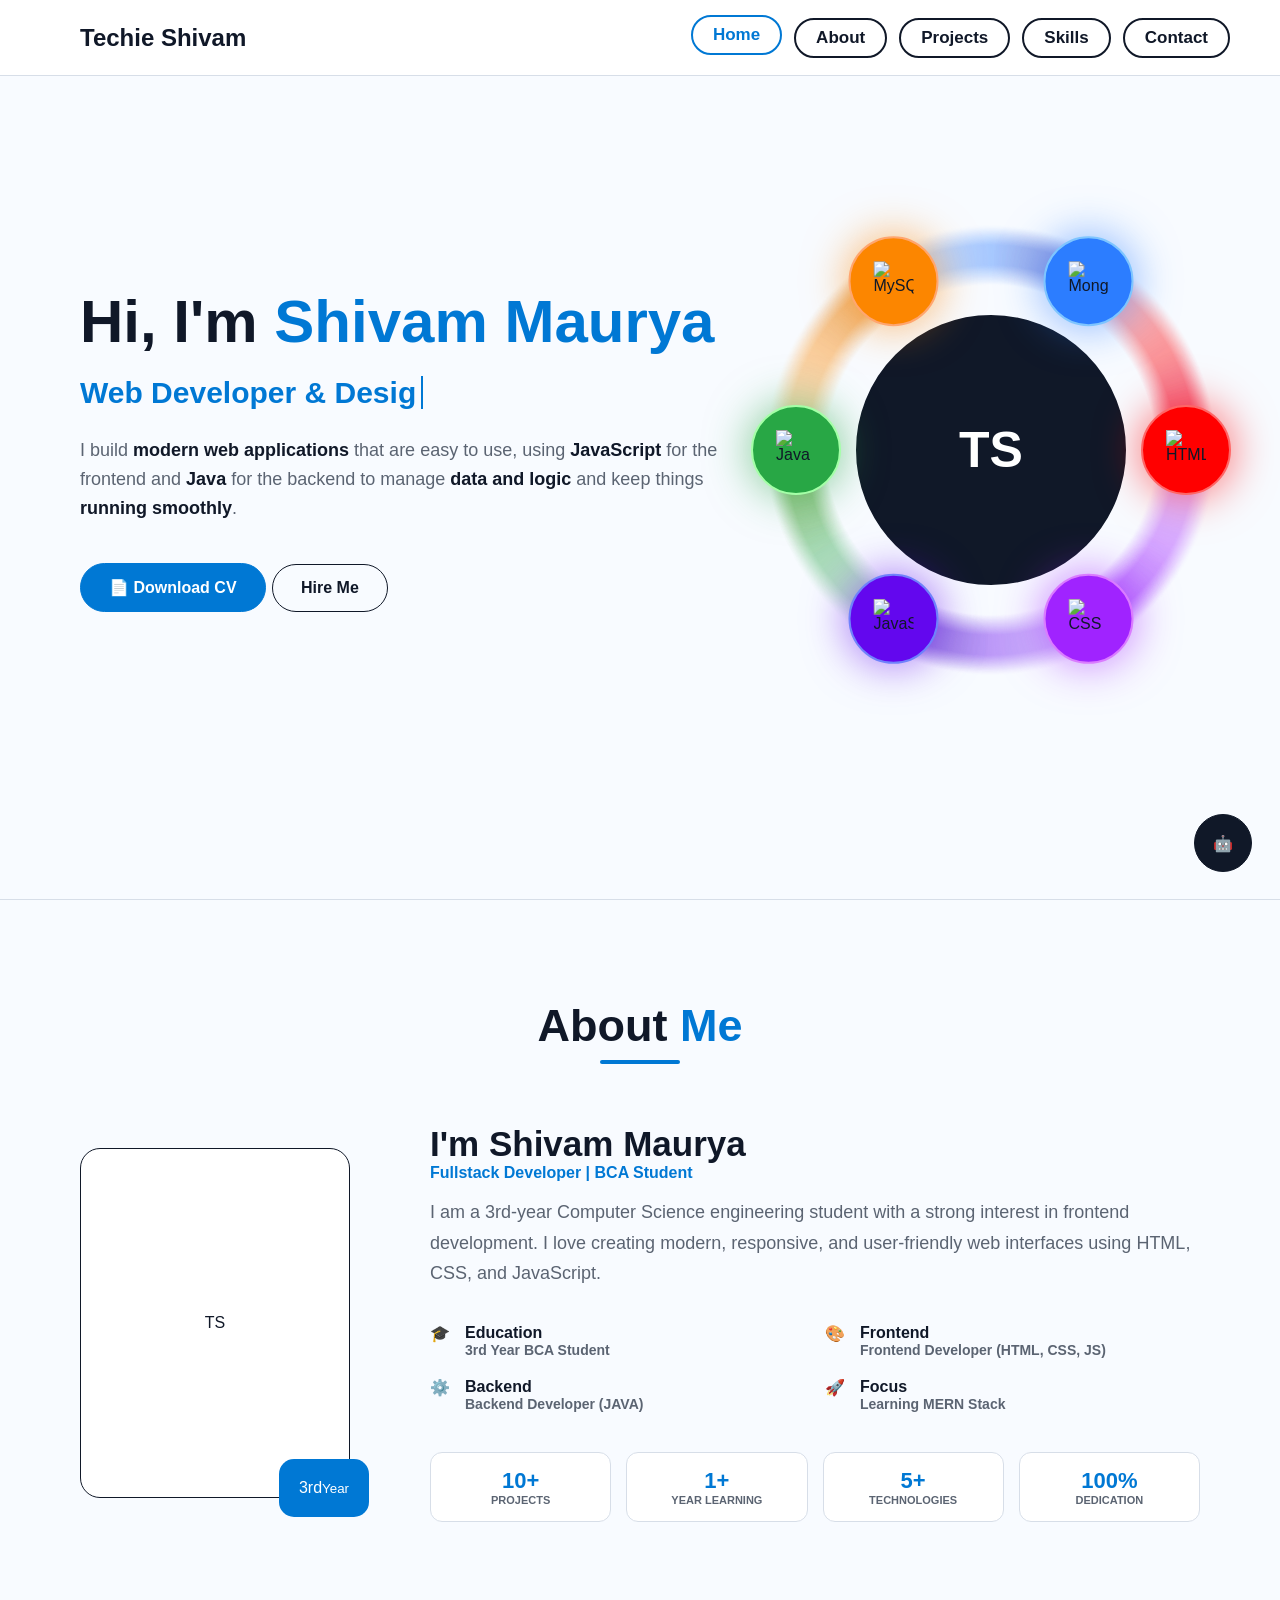
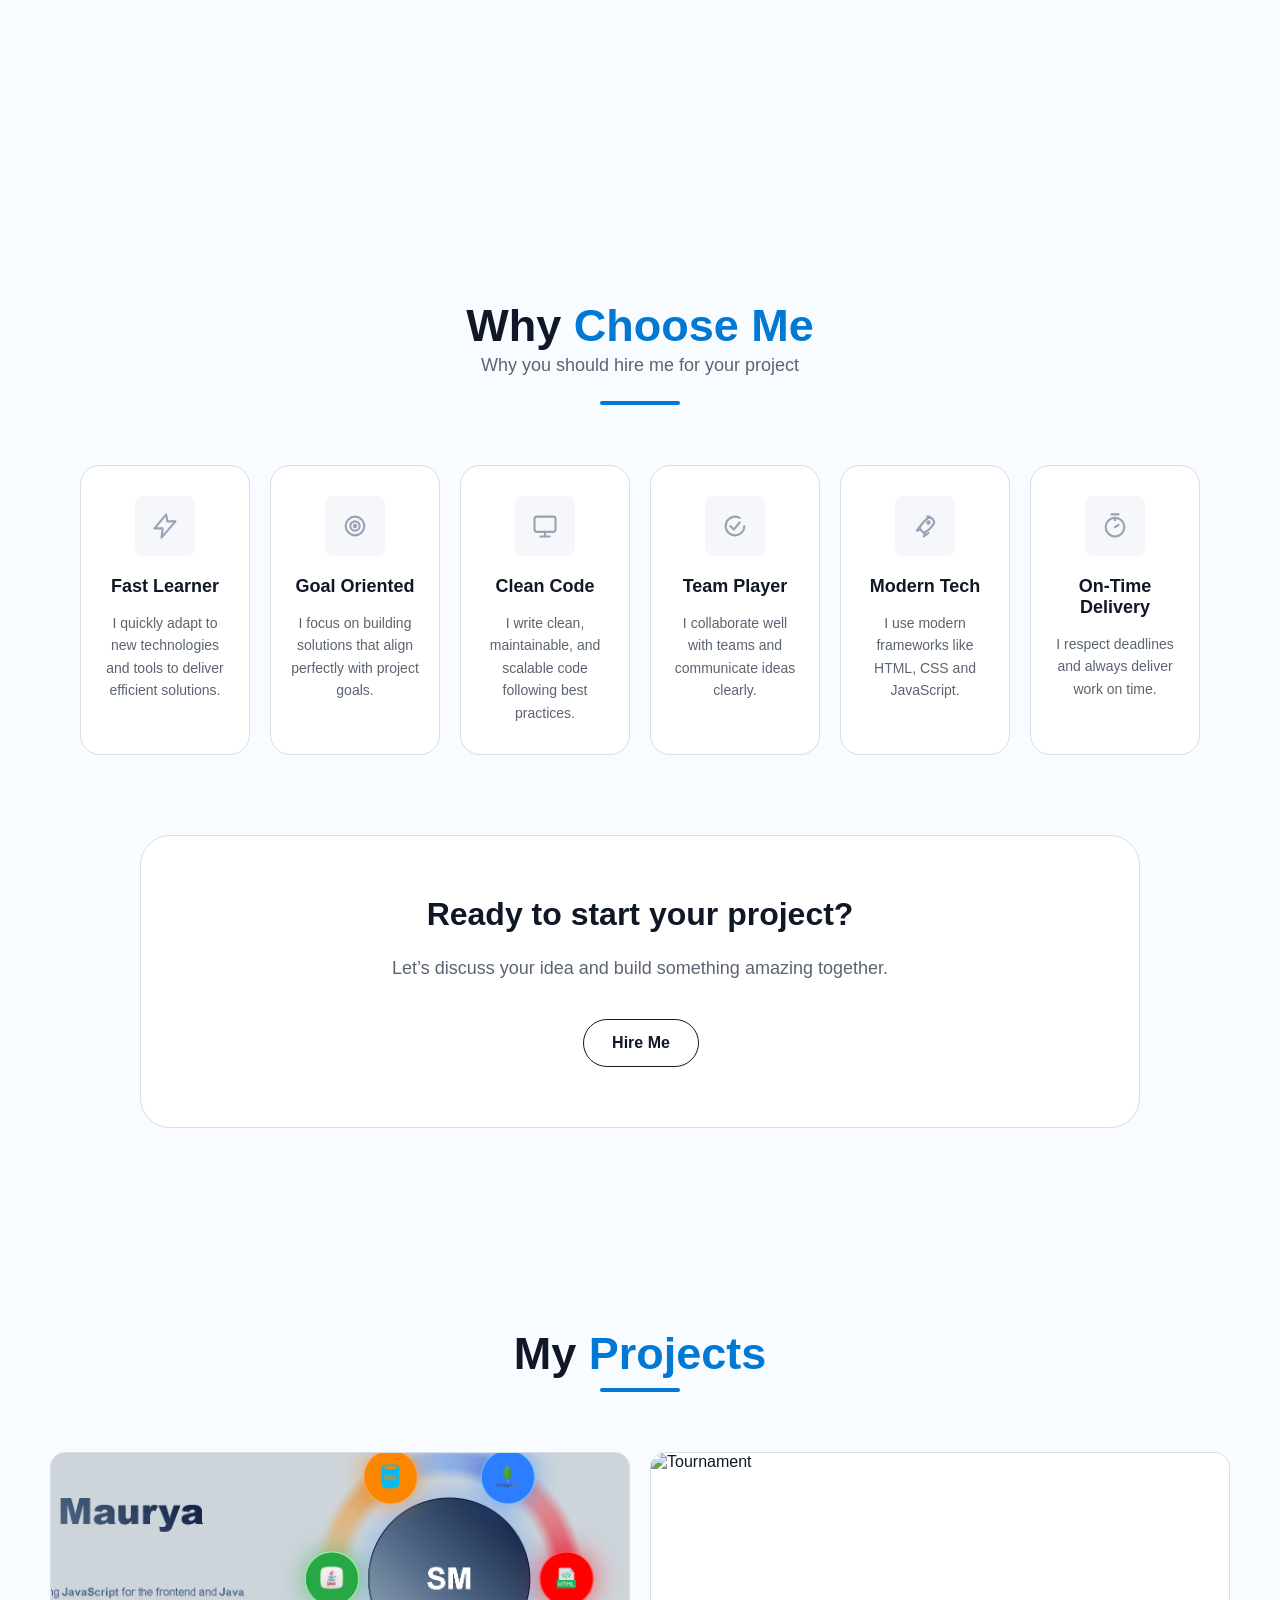
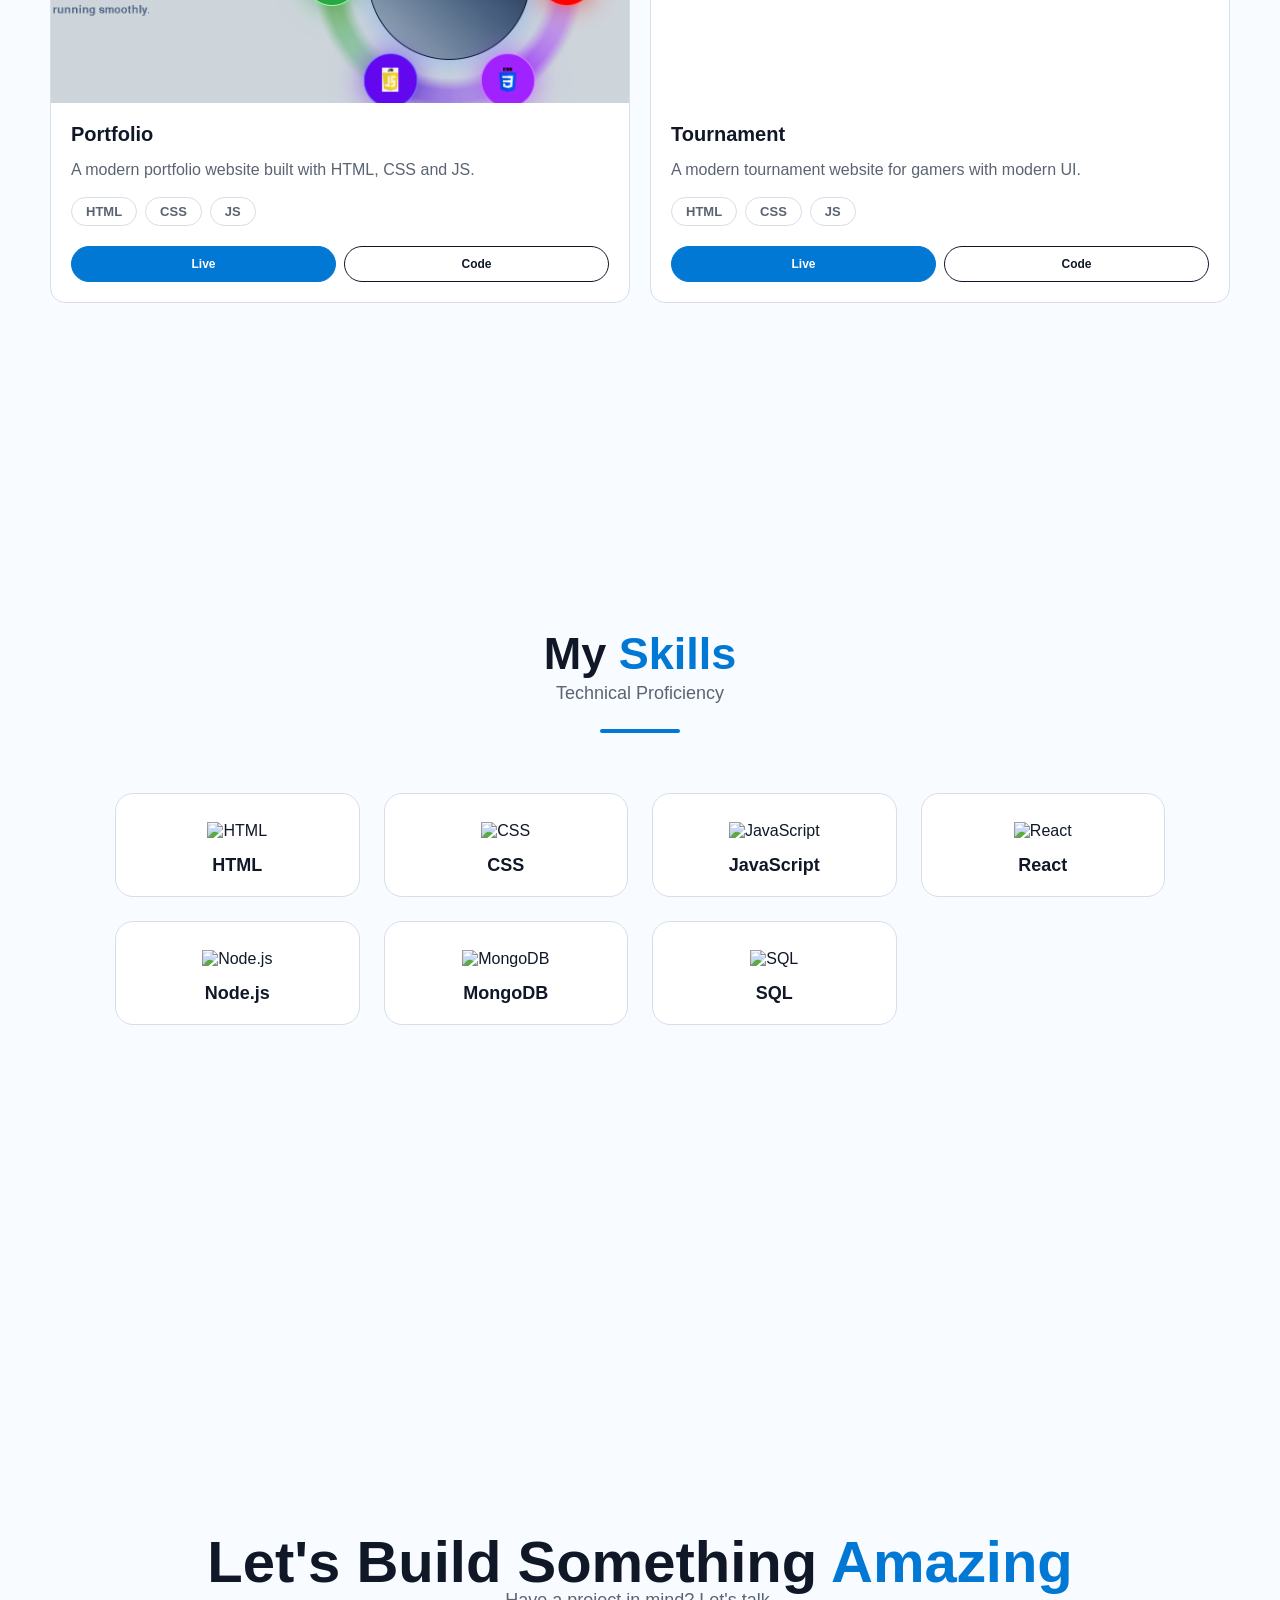
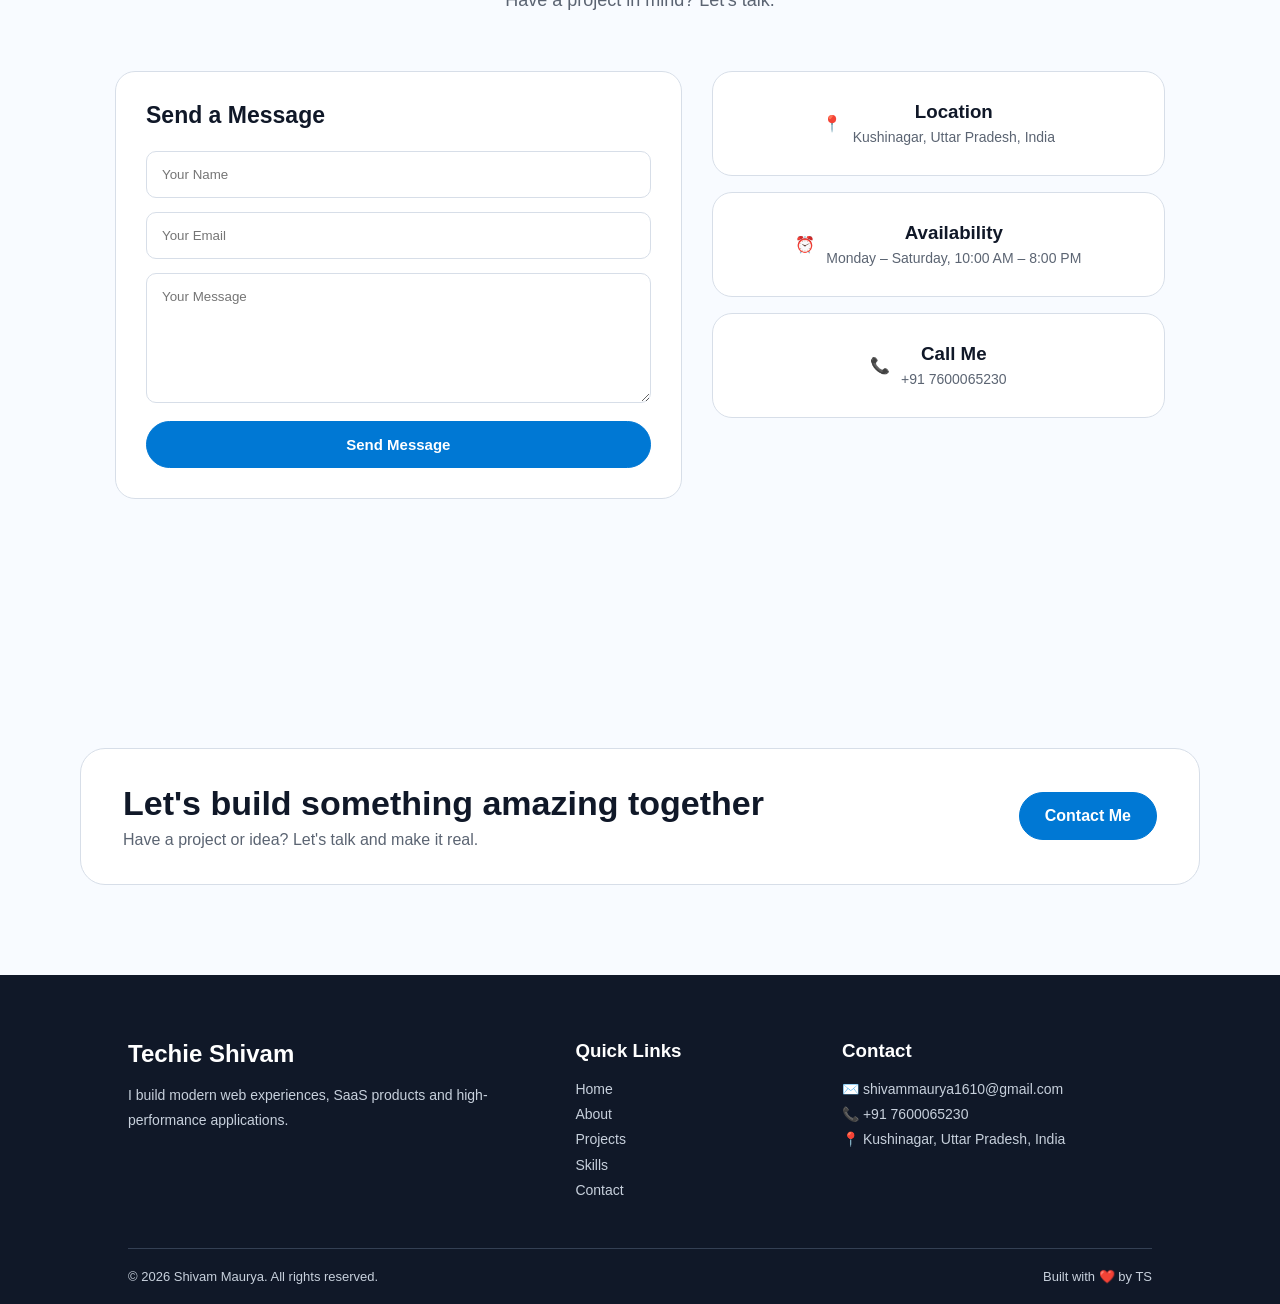
==== commit 8ab6bff7: "change color theme completely" ====
--- a/index.html
+++ b/index.html
@@ -4,7 +4,7 @@
 <head>
     <meta charset="UTF-8">
     <meta name="viewport" content="width=device-width, initial-scale=1.0">
-    <title>TechieShivam16</title>
+    <title>TS16</title>
     <link rel="stylesheet" href="style.css">
 </head>
 
@@ -16,14 +16,16 @@
 
     <header>
         <nav>
-            <div class="logo">TechieShivam</div>
-            <button class="menu-toggle" aria-label="Open navigation menu" aria-expanded="false"><span></span><span></span><span></span></button>
+            <div class="logo">Techie Shivam</div>
+            <button class="menu-toggle" aria-label="Open navigation menu" aria-expanded="false">
+                <span></span><span></span><span></span>
+            </button>
             <ul class="nav-links">
                 <li><a href="#home" id="nav-home" class="active">Home</a></li>
                 <li><a href="#about" id="nav-about">About</a></li>
                 <li><a href="#projects" id="nav-projects">Projects</a></li>
                 <li><a href="#skills">Skills</a></li>
-                <li><a href="#contact">Contact</a></li>
+                <li><a href="#contact" id="nav-contact">Contact</a></li>
             </ul>
         </nav>
     </header>
@@ -32,7 +34,8 @@
         <div class="intro-box" id="intro-txt">
             <h1 class="reveal-text">Hi, I'm <span class="highlight">Shivam Maurya</span></h1>
             <h6 class="reveal-text"><span id="typing-text"></span></h6>
-            <p class="reveal-text">I build <b>modern web applications</b> that are easy to use, using <b>JavaScript</b>
+            <p class="reveal-text">
+                I build <b>modern web applications</b> that are easy to use, using <b>JavaScript</b>
                 for the frontend and <b>Java</b> for the backend to manage <b>data and logic</b> and keep things
                 <b>running smoothly</b>.
             </p>
@@ -44,7 +47,7 @@
 
         <div class="intro-anim">
             <div class="main-circle" id="skills-orbit">
-                <div class="profile-circle">SM</div>
+                <div class="profile-circle">TS</div>
 
                 <div class="trail-wrapper" style="--angle-offset: 300deg;">
                     <div class="motion-trail py-trail"></div>
@@ -66,44 +69,38 @@
                 </div>
 
                 <div class="ball-wrapper" style="--angle-offset: 300deg;">
-                    <div class="ball py"><img
-                            src="https://images.icon-icons.com/2415/PNG/512/mongodb_original_wordmark_logo_icon_146425.png"
+                    <div class="ball py">
+                        <img src="https://images.icon-icons.com/2415/PNG/512/mongodb_original_wordmark_logo_icon_146425.png"
                             alt="MongoDB">
                     </div>
                 </div>
-
                 <div class="ball-wrapper" style="--angle-offset: 0deg;">
-                    <div class="ball html"><img src="https://cdn-icons-png.flaticon.com/512/8242/8242997.png"
-                            alt="HTML">
-                    </div>
-                </div>
-
+                    <div class="ball html">
+                        <img src="https://cdn-icons-png.flaticon.com/512/8242/8242997.png" alt="HTML">
+                    </div>
+                </div>
                 <div class="ball-wrapper" style="--angle-offset: 60deg;">
-                    <div class="ball css"><img src="https://cdn-icons-png.flaticon.com/512/5968/5968242.png" alt="CSS">
-                    </div>
-                </div>
-
+                    <div class="ball css">
+                        <img src="https://cdn-icons-png.flaticon.com/512/5968/5968242.png" alt="CSS">
+                    </div>
+                </div>
                 <div class="ball-wrapper" style="--angle-offset: 120deg;">
-                    <div class="ball js"><img
-                            src="https://www.clipartmax.com/png/middle/470-4707396_javascript-icon-html-css-js-icons.png"
+                    <div class="ball js">
+                        <img src="https://www.clipartmax.com/png/middle/470-4707396_javascript-icon-html-css-js-icons.png"
                             alt="JavaScript">
                     </div>
                 </div>
-
                 <div class="ball-wrapper" style="--angle-offset: 180deg;">
-                    <div class="ball java"><img
-                            src="https://cdn3d.iconscout.com/3d/free/thumb/free-java-3d-icon-png-download-7578017.png"
+                    <div class="ball java">
+                        <img src="https://cdn3d.iconscout.com/3d/free/thumb/free-java-3d-icon-png-download-7578017.png"
                             alt="Java">
                     </div>
                 </div>
-
                 <div class="ball-wrapper" style="--angle-offset: 240deg;">
-                    <div class="ball sql"><img src="https://www.svgrepo.com/show/331760/sql-database-generic.svg"
-                            alt="MySQL">
-                    </div>
-                </div>
-
-
+                    <div class="ball sql">
+                        <img src="https://www.svgrepo.com/show/331760/sql-database-generic.svg" alt="MySQL">
+                    </div>
+                </div>
             </div>
         </div>
     </section>
@@ -116,7 +113,7 @@
         <div class="about-wrap">
             <div class="about-img-wrap">
                 <div class="about-dp" id="anim-trigger">
-                    <div class="img-placeholder">SM</div>
+                    <div class="img-placeholder">TS</div>
                     <div class="experience-badge"><span>3rd</span><small>Year</small></div>
                 </div>
             </div>
@@ -125,23 +122,29 @@
                     <h3 class="reveal-text">I'm <span class="highlight">Shivam Maurya</span></h3>
                     <h4 class="reveal-text"><span class="about-highlight">Fullstack Developer | BCA Student</span></h4>
                 </div>
-                <p class="about-p reveal-text">I am a 3rd-year Computer Science engineering student with a strong
-                    interest in frontend development. I love creating modern, responsive, and user-friendly web
-                    interfaces using HTML, CSS, and JavaScript.</p>
+                <p class="about-p reveal-text">
+                    I am a 3rd-year Computer Science engineering student with a strong interest in frontend development.
+                    I love creating modern, responsive, and user-friendly web interfaces using HTML, CSS, and
+                    JavaScript.
+                </p>
                 <div class="highlights-list">
-                    <div class="h-point reveal-text"><span>&#127891;</span>
+                    <div class="h-point reveal-text">
+                        <span>&#127891;</span>
                         <div class="h-info"><span class="h-label">Education</span><span class="h-value">3rd Year BCA
                                 Student</span></div>
                     </div>
-                    <div class="h-point reveal-text"><span>&#127912;</span>
+                    <div class="h-point reveal-text">
+                        <span>&#127912;</span>
                         <div class="h-info"><span class="h-label">Frontend</span><span class="h-value">Frontend
                                 Developer (HTML, CSS, JS)</span></div>
                     </div>
-                    <div class="h-point reveal-text"><span>&#9881;&#65039;</span>
+                    <div class="h-point reveal-text">
+                        <span>&#9881;&#65039;</span>
                         <div class="h-info"><span class="h-label">Backend</span><span class="h-value">Backend Developer
                                 (JAVA)</span></div>
                     </div>
-                    <div class="h-point reveal-text"><span>&#128640;</span>
+                    <div class="h-point reveal-text">
+                        <span>&#128640;</span>
                         <div class="h-info"><span class="h-label">Focus</span><span class="h-value">Learning MERN
                                 Stack</span></div>
                     </div>
@@ -170,38 +173,57 @@
 
     <section id="why-choose-me" class="features">
         <div class="section-header">
-            <h2 class="section-title" style="color: white;">Why <span class="highlight">Choose Me</span></h2>
+            <h2 class="section-title">Why <span class="highlight">Choose Me</span></h2>
             <p class="section-subtitle">Why you should hire me for your project</p>
             <div class="title-underline"></div>
         </div>
         <div class="feat-grid">
             <div class="feat-card">
-                <div class="feat-icon">&#9889;</div>
+                <div class="feat-icon" aria-hidden="true"><svg viewBox="0 0 24 24">
+                        <path d="M13 2 3 14h7l-1 8 12-14h-7l-1-6Z" />
+                    </svg></div>
                 <h3>Fast Learner</h3>
                 <p>I quickly adapt to new technologies and tools to deliver efficient solutions.</p>
             </div>
             <div class="feat-card">
-                <div class="feat-icon">&#127919;</div>
+                <div class="feat-icon" aria-hidden="true"><svg viewBox="0 0 24 24">
+                        <circle cx="12" cy="12" r="8" />
+                        <circle cx="12" cy="12" r="4" />
+                        <circle cx="12" cy="12" r="1" />
+                    </svg></div>
                 <h3>Goal Oriented</h3>
                 <p>I focus on building solutions that align perfectly with project goals.</p>
             </div>
             <div class="feat-card">
-                <div class="feat-icon">&#128187;</div>
+                <div class="feat-icon" aria-hidden="true"><svg viewBox="0 0 24 24">
+                        <rect x="3" y="4" width="18" height="13" rx="2" />
+                        <path d="M8 21h8M12 17v4" />
+                    </svg></div>
                 <h3>Clean Code</h3>
                 <p>I write clean, maintainable, and scalable code following best practices.</p>
             </div>
             <div class="feat-card">
-                <div class="feat-icon">&#129309;</div>
+                <div class="feat-icon" aria-hidden="true"><svg viewBox="0 0 24 24">
+                        <path d="m8 12 3 3 5-6" />
+                        <path d="M20 12a8 8 0 1 1-4-6.9" />
+                    </svg></div>
                 <h3>Team Player</h3>
                 <p>I collaborate well with teams and communicate ideas clearly.</p>
             </div>
             <div class="feat-card">
-                <div class="feat-icon">&#128640;</div>
+                <div class="feat-icon" aria-hidden="true"><svg viewBox="0 0 24 24">
+                        <path d="M14 4c3 0 5 2 6 5-2 4-5 7-9 9l-4-4c2-4 5-7 9-10Z" />
+                        <path d="m8 15-3 1 3-4M12 18l-1 3 4-3" />
+                        <circle cx="15" cy="9" r="1" />
+                    </svg></div>
                 <h3>Modern Tech</h3>
                 <p>I use modern frameworks like HTML, CSS and JavaScript.</p>
             </div>
             <div class="feat-card">
-                <div class="feat-icon">&#9201;&#65039;</div>
+                <div class="feat-icon" aria-hidden="true"><svg viewBox="0 0 24 24">
+                        <circle cx="12" cy="13" r="8" />
+                        <path d="M9 2h6M12 13l3-2M12 5v2" />
+                    </svg></div>
                 <h3>On-Time Delivery</h3>
                 <p>I respect deadlines and always deliver work on time.</p>
             </div>
@@ -239,29 +261,8 @@
                     </div>
                 </div>
             </div>
-            <div class="proj-card reveal-text">
-                <div class="proj-img"><img src="https://via.placeholder.com/400x250" alt="Coming Soon"></div>
-                <div class="proj-txt">
-                    <h3>Project Name</h3>
-                    <p>Upcoming project currently under development. Coming Soon...</p>
-                    <div class="proj-tags"><span>Upcoming</span></div>
-                    <div class="proj-links"><a href="#" class="btn">Live</a><a href="#" class="btn-outline">Code</a>
-                    </div>
-                </div>
-            </div>
-            <div class="proj-card reveal-text">
-                <div class="proj-img"><img src="https://via.placeholder.com/400x250" alt="Coming Soon"></div>
-                <div class="proj-txt">
-                    <h3>Project Name</h3>
-                    <p>Upcoming project currently under development. Coming Soon...</p>
-                    <div class="proj-tags"><span>Upcoming</span></div>
-                    <div class="proj-links"><a href="#" class="btn">Live</a><a href="#" class="btn-outline">Code</a>
-                    </div>
-                </div>
-            </div>
-        </div>
-    </section>
-
+        </div>
+    </section>
 
     <section id="skills" class="skills-section">
         <div class="section-header">
@@ -270,60 +271,132 @@
             <div class="title-underline"></div>
         </div>
         <div class="skills-grid">
-            <article class="skill-card"><img src="https://cdn-icons-png.flaticon.com/512/1051/1051277.png" alt="HTML"><h3>HTML</h3></article>
-            <article class="skill-card"><img src="https://cdn-icons-png.flaticon.com/512/732/732190.png" alt="CSS"><h3>CSS</h3></article>
-            <article class="skill-card"><img src="https://cdn-icons-png.flaticon.com/512/5968/5968292.png" alt="JavaScript"><h3>JavaScript</h3></article>
-            <article class="skill-card"><img src="https://cdn-icons-png.flaticon.com/512/919/919851.png" alt="React"><h3>React</h3></article>
-            <article class="skill-card"><img src="https://cdn-icons-png.flaticon.com/512/919/919825.png" alt="Node.js"><h3>Node.js</h3></article>
-            <article class="skill-card"><img src="https://images.icon-icons.com/2415/PNG/512/mongodb_original_wordmark_logo_icon_146425.png" alt="MongoDB"><h3>MongoDB</h3></article>
-            <article class="skill-card"><img src="https://www.svgrepo.com/show/331760/sql-database-generic.svg" alt="SQL"><h3>SQL</h3></article>
+            <article class="skill-card"><img src="https://cdn-icons-png.flaticon.com/512/1051/1051277.png" alt="HTML">
+                <h3>HTML</h3>
+            </article>
+            <article class="skill-card"><img src="https://cdn-icons-png.flaticon.com/512/732/732190.png" alt="CSS">
+                <h3>CSS</h3>
+            </article>
+            <article class="skill-card"><img src="https://cdn-icons-png.flaticon.com/512/5968/5968292.png"
+                    alt="JavaScript">
+                <h3>JavaScript</h3>
+            </article>
+            <article class="skill-card"><img src="https://cdn-icons-png.flaticon.com/512/919/919851.png" alt="React">
+                <h3>React</h3>
+            </article>
+            <article class="skill-card"><img src="https://cdn-icons-png.flaticon.com/512/919/919825.png" alt="Node.js">
+                <h3>Node.js</h3>
+            </article>
+            <article class="skill-card"><img
+                    src="https://images.icon-icons.com/2415/PNG/512/mongodb_original_wordmark_logo_icon_146425.png"
+                    alt="MongoDB">
+                <h3>MongoDB</h3>
+            </article>
+            <article class="skill-card"><img src="https://www.svgrepo.com/show/331760/sql-database-generic.svg"
+                    alt="SQL">
+                <h3>SQL</h3>
+            </article>
         </div>
     </section>
 
     <section id="contact" class="contact-section">
-        <div class="section-header"><h2 class="contact-heading">Let's Build Something <span class="highlight">Amazing</span></h2><p class="section-subtitle">Have a project in mind? Let's talk.</p></div>
+        <div class="section-header reveal-text">
+            <h2 class="contact-heading">Let's Build Something <span class="highlight">Amazing</span></h2>
+            <p class="section-subtitle">Have a project in mind? Let's talk.</p>
+        </div>
         <div class="contact-layout">
-            <form class="contact-form" id="contact-form"><h3>Send a Message</h3><input type="text" placeholder="Your Name" required><input type="email" placeholder="Your Email" required><textarea placeholder="Your Message" required></textarea><button type="submit" class="btn contact-submit">Send Message</button></form>
+            <form class="contact-form reveal-text" id="contact-form">
+                <h3>Send a Message</h3>
+                <input type="text" placeholder="Your Name" required>
+                <input type="email" placeholder="Your Email" required>
+                <textarea placeholder="Your Message" required></textarea>
+                <button type="submit" class="btn contact-submit">Send Message</button>
+            </form>
             <div class="contact-info">
-                <a class="info-card" href="https://maps.google.com/?q=Kushinagar,Uttar+Pradesh,India" target="_blank"><span>📍</span><div><h3>Location</h3><p>Kushinagar, Uttar Pradesh, India</p></div></a>
-                <div class="info-card"><span>⏰</span><div><h3>Availability</h3><p>Monday – Saturday, 10:00 AM – 8:00 PM</p></div></div>
-                <a class="info-card" href="tel:+917600065230"><span>📞</span><div><h3>Call Me</h3><p>+91 7600065230</p></div></a>
-                <a class="info-card" href="https://wa.me/917600065230" target="_blank"><span>💬</span><div><h3>WhatsApp</h3><p>Chat with me instantly</p></div></a>
-            </div>
-        </div>
-    </section>
-
-    <section class="bottom-cta"><div><h2>Let's build something amazing together</h2><p>Have a project or idea? Let's talk and make it real.</p></div><a href="#contact" class="bottom-cta-btn">Contact Me</a></section>
+                <a class="info-card reveal-text" href="https://maps.google.com/?q=Kushinagar,Uttar+Pradesh,India"
+                    target="_blank">
+                    <span>📍</span>
+                    <div>
+                        <h3>Location</h3>
+                        <p>Kushinagar, Uttar Pradesh, India</p>
+                    </div>
+                </a>
+                <div class="info-card reveal-text">
+                    <span>⏰</span>
+                    <div>
+                        <h3>Availability</h3>
+                        <p>Monday – Saturday, 10:00 AM – 8:00 PM</p>
+                    </div>
+                </div>
+                <a class="info-card reveal-text" href="tel:+917600065230">
+                    <span>📞</span>
+                    <div>
+                        <h3>Call Me</h3>
+                        <p>+91 7600065230</p>
+                    </div>
+                </a>
+                <a class="info-card reveal-text" href="https://wa.me/917600065230" target="_blank">
+                    <span>💬</span>
+                    <div>
+                        <h3>WhatsApp</h3>
+                        <p>Chat with me instantly</p>
+                    </div>
+                </a>
+            </div>
+        </div>
+    </section>
+
+    <section class="bottom-cta">
+        <div>
+            <h2>Let's build something amazing together</h2>
+            <p>Have a project or idea? Let's talk and make it real.</p>
+        </div>
+        <a href="#contact" class="bottom-cta-btn">Contact Me</a>
+    </section>
 
     <footer>
         <div class="footer-grid">
-            <div><h2>TechieShivam</h2><p>I build modern web experiences, SaaS products and high-performance applications.</p></div>
-            <div><h3>Quick Links</h3><a href="#home">Home</a><a href="#about">About</a><a href="#projects">Projects</a><a href="#skills">Skills</a><a href="#contact">Contact</a></div>
-            <div><h3>Contact</h3><p>✉️ shivammaurya1610@gmail.com</p><p>📞 +91 7600065230</p><p>📍 Kushinagar, Uttar Pradesh, India</p></div>
-        </div>
-        <div class="footer-bottom"><p>© 2026 Shivam Maurya. All rights reserved.</p><p>Built with ❤️ by TechieShivam</p></div>
+            <div>
+                <h2>Techie Shivam</h2>
+                <p>I build modern web experiences, SaaS products and high-performance applications.</p>
+            </div>
+            <div>
+                <h3>Quick Links</h3>
+                <a href="#home">Home</a><a href="#about">About</a><a href="#projects">Projects</a><a
+                    href="#skills">Skills</a><a href="#contact">Contact</a>
+            </div>
+            <div>
+                <h3>Contact</h3>
+                <p>✉️ shivammaurya1610@gmail.com</p>
+                <p>📞 +91 7600065230</p>
+                <p>📍 Kushinagar, Uttar Pradesh, India</p>
+            </div>
+        </div>
+        <div class="footer-bottom">
+            <p>© 2026 Shivam Maurya. All rights reserved.</p>
+            <p>Built with ❤️ by TS</p>
+        </div>
     </footer>
+
     <aside class="ai-assistant" aria-label="Portfolio assistant">
         <button class="ai-toggle" aria-label="Open AI assistant" aria-expanded="false">&#129302;</button>
         <div class="ai-chat" aria-live="polite">
-            <div class="ai-chat-head"><div><strong>Shivam's Assistant</strong><small>Ask about my portfolio</small></div><button class="ai-close" aria-label="Close assistant">&times;</button></div>
-            <div class="ai-messages"><div class="ai-message bot">Hi! I can help you learn about Shivam's skills, projects, or contact details.</div></div>
-            <form class="ai-form"><input class="ai-input" type="text" placeholder="Ask me anything..." aria-label="Your question"><button type="submit">Send</button></form>
+            <div class="ai-chat-head">
+                <div><strong>Shivam's Assistant</strong><small>Ask about my portfolio</small></div>
+                <button class="ai-close" aria-label="Close assistant">&times;</button>
+            </div>
+            <div class="ai-messages">
+                <div class="ai-message bot">Hi! I can help you learn about Shivam's skills, projects, or contact
+                    details.</div>
+            </div>
+            <form class="ai-form">
+                <input class="ai-input" type="text" placeholder="Ask me anything..." aria-label="Your question">
+                <button type="submit">Send</button>
+            </form>
         </div>
     </aside>
-    <nav class="mobile-bottom-nav" aria-label="Mobile section navigation">
-        <a href="#home" class="bottom-nav-link active"><span>&#8962;</span><small>Home</small></a>
-        <a href="#about" class="bottom-nav-link"><span>&#128100;</span><small>About</small></a>
-        <a href="#projects" class="bottom-nav-link"><span>&#128188;</span><small>Projects</small></a>
-        <a href="#skills" class="bottom-nav-link"><span>&#9881;</span><small>Skills</small></a>
-        <a href="#contact" class="bottom-nav-link"><span>&#9993;</span><small>Contact</small></a>
-    </nav>
+
     <script src="script.js"></script>
 </body>
 
-</html>
-
-
-
-
-
+</html>
--- a/style.css
+++ b/style.css
@@ -1,159 +1,216 @@
-﻿/* Global */
+﻿/* =========================================
+   Variables & General Reset
+   ========================================= */
+:root {
+    --bg: #f8fbff;
+    --surface: #ffffff;
+    --ink: #101828;
+    --muted: #5b6472;
+    --line: #d7dee8;
+    --blue: #0078d4;
+}
+
 * {
     margin: 0;
     padding: 0;
     box-sizing: border-box;
-    font-family: sans-serif;
+    font-family: Arial, sans-serif;
     scroll-behavior: smooth;
 }
 
 body {
-    background: #cdd5db;
-    color: #ffffff;
+    background: var(--bg);
+    color: var(--ink);
     overflow-x: hidden;
 }
 
 p b {
-    color: #4b6382;
-}
-
-/* Progress Bar */
+    color: var(--ink);
+}
+
+/* =========================================
+   Scroll Progress Bar
+   ========================================= */
 #progress-container {
     position: fixed;
     top: 0;
     left: 0;
     width: 100%;
-    height: 4px;
-    background: transparent;
+    height: 3px;
     z-index: 2000;
 }
 
 #progress-bar {
+    width: 0;
     height: 100%;
-    width: 0%;
-    background: linear-gradient(45deg, #a4b5c4, #4b6382, #071739);
-    transition: width 0.4s cubic-bezier(0.25, 1, 0.5, 1);
-}
-
-/* Animations */
+    background: var(--blue);
+    transition: width 0.25s ease;
+}
+
+/* =========================================
+   Global Animations
+   ========================================= */
 @keyframes revealUp {
-    0% {
-        opacity: 0;
-        transform: translateY(30px);
-    }
-
-    100% {
-        opacity: 1;
-        transform: translateY(0);
-    }
+    from { opacity: 0; transform: translateY(18px); }
+    to { opacity: 1; transform: translateY(0); }
 }
 
 @keyframes popOut {
-    0% {
-        opacity: 0;
-        transform: translateX(195px) rotate(calc(-1 * var(--angle-offset))) scale(0);
-    }
-
-    100% {
-        opacity: 1;
-        transform: translateX(195px) rotate(calc(-1 * var(--angle-offset))) scale(1);
-    }
+    from { opacity: 0; transform: translateX(195px) rotate(calc(-1 * var(--angle-offset))) scale(0.9); }
+    to { opacity: 1; transform: translateX(195px) rotate(calc(-1 * var(--angle-offset))) scale(1); }
+}
+
+@keyframes blink {
+    50% { border-color: transparent; }
 }
 
 @keyframes glowPulse {
-    0% {
-        box-shadow: 0 0 10px var(--glow);
-    }
-
-    100% {
-        box-shadow: 0 0 45px var(--glow);
-    }
-}
-
-@keyframes blink {
-    50% {
-        border-color: transparent;
-    }
-}
-
-/* Reveal Animation */
+    from { box-shadow: 0 0 10px var(--glow); }
+    to { box-shadow: 0 0 45px var(--glow); }
+}
+
+@keyframes tailFadeIn {
+    from { opacity: 0; transform: scale(0.9); }
+    to { opacity: 0.6; transform: scale(1); }
+}
+
+@keyframes fadeLeftRight {
+    from { opacity: 0; transform: translateX(-40px); }
+    to { opacity: 1; transform: translateX(0); }
+}
+
+@keyframes simpleFadeIn {
+    from { opacity: 0; }
+    to { opacity: 1; }
+}
+
+/* Trigger classes for scrolling elements */
 .reveal-text {
     opacity: 0;
-    transform: translateY(30px);
-}
-
+    transform: translateY(18px);
+}
 .reveal-text.animate {
-    animation: revealUp 1s ease-out forwards;
-}
-
-/* Header and Navigation */
+    opacity: 1;
+    transform: translateY(0);
+    animation: revealUp 0.65s ease-out;
+}
+
+/* =========================================
+   Header & Navigation
+   ========================================= */
 header {
-    background: linear-gradient(45deg, #a4b5c4, #4b6382, #071739) border-box;
-    transition: all 0.3s ease;
-    border-bottom: 1px solid #071739;
-    box-shadow: 0 0 30px #071739;
     position: fixed;
+    top: 0;
     width: 100%;
-    top: 0;
+    background: var(--surface);
+    border-bottom: 1px solid var(--line);
     z-index: 1000;
 }
 
 nav {
     display: flex;
+    align-items: center;
     justify-content: space-between;
-    align-items: center;
+    height: 75px;
     padding: 0 50px 0 80px;
-    height: 75px;
 }
 
 .logo {
+    color: var(--ink);
     font-size: 24px;
     font-weight: 800;
-    background: #071739;
-    -webkit-background-clip: text;
-    background-clip: text;
-    -webkit-text-fill-color: transparent;
+}
+
+.nav-links {
+    display: flex;
+    align-items: center;
+    gap: 12px;
+    list-style: none;
+}
+
+.nav-links a {
     display: inline-block;
-}
-
-.nav-links {
-    list-style: none;
-    display: flex;
-    align-items: center;
-    gap: 12px;
-}
-
-.nav-links a {
+    padding: 8px 20px;
+    border: 2px solid var(--ink);
+    border-radius: 50px;
+    color: var(--ink);
+    font-size: 17px;
+    font-weight: 600;
     text-decoration: none;
-    color: #071739;
-    font-weight: 600;
-    font-size: 15px;
-    padding: 8px 20px;
-    border-radius: 50px;
-    border: 2px solid transparent;
-    background: linear-gradient(#cdd5db, #cdd5db) padding-box, linear-gradient(45deg, #a4b5c4, #4b6382, #071739) border-box;
-    transition: all 0.3s ease;
-    display: inline-block;
+    transition: border-color 0.3s ease 0.08s, color 0.3s ease 0.08s, transform 0.3s ease 0.08s;
 }
 
 .nav-links a:hover,
 .nav-links a.active {
-    background: linear-gradient(45deg, #a4b5c4, #4b6382, #071739) border-box;
-    color: white;
-    border: 2px solid #071739;
-    box-shadow: 0 0 20px #4b6382;
+    border-color: var(--blue);
+    color: var(--blue);
     transform: translateY(-3px);
 }
 
-/* Hero Section */
+.menu-toggle {
+    display: none;
+    border: 0;
+    background: transparent;
+    cursor: pointer;
+}
+
+.menu-toggle span {
+    display: block;
+    width: 26px;
+    height: 3px;
+    margin: 5px;
+    border-radius: 10px;
+    background: var(--ink);
+}
+
+/* =========================================
+   Buttons
+   ========================================= */
+.btn, .btn-outline {
+    display: inline-block;
+    padding: 14px 28px;
+    border-radius: 50px;
+    font-weight: 600;
+    text-decoration: none;
+    transition: border-color 0.3s ease 0.08s, color 0.3s ease 0.08s, transform 0.3s ease 0.08s;
+}
+
+.btn {
+    border: 1px solid var(--blue);
+    color: #fff;
+    background: var(--blue);
+}
+
+.btn-outline {
+    margin-left: 2px;
+    border: 1px solid var(--ink);
+    color: var(--ink);
+    background: transparent;
+}
+
+.btn:hover {
+    border-color: var(--blue);
+    background: var(--blue);
+    transform: translateY(-3px);
+}
+
+.btn-outline:hover {
+    color: var(--blue);
+    border-color: var(--blue);
+    transform: translateY(-3px);
+}
+
+/* =========================================
+   Hero Section (Home)
+   ========================================= */
 .intro {
+    display: flex;
+    align-items: center;
+    justify-content: space-between;
     height: 100vh;
-    display: flex;
-    justify-content: space-between;
-    align-items: center;
     padding: 0 5% 0 80px;
-    background: #cdd5db;
-    border-bottom: 2px solid #071739;
+    background: var(--bg);
+    border-bottom: 1px solid var(--line);
 }
 
 .intro-box {
@@ -162,204 +219,118 @@
 }
 
 .intro h1 {
-    color: #071739;
+    margin-bottom: 20px;
+    color: var(--ink);
     font-size: clamp(20px, 5vw, 60px);
+    font-weight: 800;
+}
+
+.intro h6 {
+    min-height: 40px;
     margin-bottom: 20px;
-    font-weight: 800;
-}
-
-.intro h6 {
+    color: var(--muted);
     font-size: clamp(16px, 3vw, 30px);
-    margin-bottom: 20px;
     font-weight: 600;
-    min-height: 40px;
 }
 
 #typing-text {
-    color: #4b6382;
-    border-right: 3px solid #008cff;
     padding-right: 5px;
+    color: var(--blue);
+    border-right: 2px solid var(--blue);
     animation: blink 0.7s infinite;
 }
 
 .highlight {
-    background: linear-gradient(45deg, #a4b5c4, #4b6382, #071739);
-    -webkit-background-clip: text;
-    background-clip: text;
-    -webkit-text-fill-color: transparent;
-    display: inline-block;
+    color: var(--blue);
 }
 
 .intro p {
+    margin-bottom: 40px;
+    color: var(--muted);
     font-size: 18px;
-    margin-bottom: 40px;
-    color: #4b6382;
     line-height: 1.6;
 }
 
-.btn {
-    padding: 14px 28px;
-    border-radius: 50px;
-    font-weight: 600;
-    color: white;
-    text-decoration: none;
-    border: 1px solid #071739;
-    background: linear-gradient(45deg, #a4b5c4, #4b6382, #071739);
-    transition: 0.3s ease;
-    box-shadow: 0 0 10px #4b6382;
-    display: inline-block;
-}
-
-.btn:hover {
-    box-shadow: 0 0 20px #4b6382;
-    transform: translateY(-3px);
-}
-
-.btn-outline {
-    padding: 14px 28px;
-    text-decoration: none;
-    font-weight: 600;
-    color: #071739;
-    border-radius: 50px;
-    border: 1px solid transparent;
-    background: linear-gradient(#cdd5db, #cdd5db) padding-box, linear-gradient(45deg, #a4b5c4, #4b6382, #071739) border-box;
-    transition: all 0.3s ease;
-    display: inline-block;
-    margin-left: 2px;
-}
-
-.btn-outline:hover {
-    background: linear-gradient(45deg, #a4b5c4, #4b6382, #071739) border-box;
-    color: white;
-    border: 1px solid #071739;
-    box-shadow: 0 0 20px #4b6382;
-    transform: translateY(-3px);
-}
-
+/* Hero Orbit Animation */
 .intro-anim {
+    display: flex;
     flex: 0.8;
-    display: flex;
+    align-items: center;
     justify-content: flex-end;
-    align-items: center;
 }
 
 .main-circle {
     position: relative;
+    display: flex;
+    align-items: center;
+    justify-content: center;
     width: 450px;
     height: 450px;
-    display: flex;
-    justify-content: center;
-    align-items: center;
-    z-index: 0;
 }
 
 .profile-circle {
     position: absolute;
+    display: flex;
+    align-items: center;
+    justify-content: center;
     width: 270px;
     height: 270px;
-    background: linear-gradient(45deg, #a4b5c4, #4b6382, #071739);
-    border: 2px solid #071739;
+    border: 2px solid var(--ink);
     border-radius: 50%;
-    display: flex;
+    color: #fff;
+    background: var(--ink);
+    font-size: 50px;
+    font-weight: 700;
+}
+
+.trail-wrapper {
+    position: absolute;
+    display: flex;
+    align-items: center;
     justify-content: center;
-    align-items: center;
-    font-size: 50px;
-    font-weight: bold;
-    box-shadow: 0 0 50px rgba(44, 125, 255, 0.4);
-}
-
-/* Trails and balls are separate elements now (see HTML), painted in DOM order: all
-   trail-wrappers come first, so they always render behind every ball, no matter
-   which ball they belong to. z-index is intentionally left unset here â€” a
-   transform already gives each wrapper its own stacking context, so DOM order
-   is what actually decides who paints on top. */
-.trail-wrapper,
-.ball-wrapper {
-    position: absolute;
     width: 100%;
     height: 100%;
-    display: flex;
-    justify-content: center;
-    align-items: center;
     transform: rotate(var(--angle-offset));
     pointer-events: none;
 }
 
-/* Motion Trail */
 .motion-trail {
     position: absolute;
     inset: 0;
     border-radius: 50%;
     background: conic-gradient(from 0deg, transparent 0%, var(--tail-color) 25%, transparent 26%);
-    -webkit-mask: radial-gradient(circle, transparent 165px, black 185px, black 205px, transparent 225px);
-    mask: radial-gradient(circle, transparent 165px, black 185px, black 205px, transparent 225px);
+    -webkit-mask: radial-gradient(circle, transparent 165px, #000 185px, #000 205px, transparent 225px);
+    mask: radial-gradient(circle, transparent 165px, #000 185px, #000 205px, transparent 225px);
     filter: blur(6px);
     opacity: 0;
+    animation: tailFadeIn 0.8s forwards;
+}
+
+.ball-wrapper {
+    position: absolute;
+    display: flex;
+    align-items: center;
+    justify-content: center;
+    width: 100%;
+    height: 100%;
+    transform: rotate(var(--angle-offset));
     pointer-events: none;
-    animation: tailFadeIn 0.8s forwards;
-}
-
-.py-trail {
-    animation-delay: 0.5s;
-    --tail-color: #2c7dff;
-}
-
-.html-trail {
-    animation-delay: 0.7s;
-    --tail-color: #ff0000;
-}
-
-.css-trail {
-    animation-delay: 0.9s;
-    --tail-color: #a023ff;
-}
-
-.js-trail {
-    animation-delay: 1.1s;
-    --tail-color: #6307ee;
-}
-
-.java-trail {
-    animation-delay: 1.3s;
-    --tail-color: #28a745;
-}
-
-.sql-trail {
-    animation-delay: 1.5s;
-    --tail-color: #fc8600;
-}
-
-@keyframes tailFadeIn {
-    0% {
-        opacity: 0;
-        transform: scale(0.9);
-    }
-
-    100% {
-        opacity: 0.6;
-        transform: scale(1);
-    }
-}
-
-/* Skill Balls */
+}
+
 .ball {
     position: absolute;
+    display: flex;
+    align-items: center;
+    justify-content: center;
     width: 90px;
     height: 90px;
+    border: 2px solid #fff;
     border-radius: 50%;
-    display: flex;
-    flex-direction: column;
-    justify-content: center;
-    align-items: center;
-    font-weight: bold;
-    color: white;
-    cursor: pointer;
+    background: var(--ball-color);
+    transform: translateX(195px) rotate(calc(-1 * var(--angle-offset)));
+    opacity: 0;
     pointer-events: auto;
-    background: var(--ball-color);
-    transform: translateX(195px) rotate(calc(-1 * var(--angle-offset))) scale(1);
-    opacity: 0;
-    z-index: 10;
-    animation: popOut 0.8s cubic-bezier(0.175, 0.885, 0.32, 1.275) forwards, glowPulse 2s infinite alternate ease-in-out forwards;
+    animation: popOut 1.05s cubic-bezier(0.22, 1, 0.36, 1) forwards, glowPulse 2s infinite alternate ease-in-out forwards;
     transition: transform 1s cubic-bezier(0.34, 1.56, 0.64, 1), box-shadow 0.4s ease;
 }
 
@@ -367,141 +338,150 @@
     width: 40px;
     height: 40px;
     object-fit: contain;
-    margin-bottom: 2px;
-}
-
-/* Skill Ball Colors */
-.ball.py {
-    --glow: rgba(44, 125, 255, 0.6);
-    --ball-color: #2c7dff;
-    border: 2px solid #7ec5ff;
-    animation-delay: 0.5s, 1.5s;
-}
-
-.ball.html {
-    --glow: rgba(255, 0, 0, 0.6);
-    --ball-color: #ff0000;
-    border: 2px solid #fe6666;
-    animation-delay: 0.7s, 1.7s;
-}
-
-.ball.css {
-    --glow: rgba(160, 35, 255, 0.6);
-    --ball-color: #a023ff;
-    border: 2px solid #da7cff;
-    animation-delay: 0.9s, 1.9s;
-}
-
-.ball.js {
-    --glow: rgba(99, 7, 238, 0.6);
-    --ball-color: #6307ee;
-    border: 2px solid #6f82fb;
-    animation-delay: 1.1s, 2.1s;
-}
-
-.ball.java {
-    --glow: rgba(40, 167, 69, 0.6);
-    --ball-color: #28a745;
-    border: 2px solid #a4ffa7;
-    animation-delay: 1.3s, 2.3s;
-}
-
-.ball.sql {
-    --glow: rgba(252, 134, 0, 0.6);
-    --ball-color: #fc8600;
-    border: 2px solid #ffa66f;
-    animation-delay: 1.5s, 2.5s;
-}
-
-/* Skill Ball Hover */
+}
+
+.ball.py { --glow: rgba(44,125,255,0.6); --ball-color: #2c7dff; border-color: #7ec5ff; animation-delay: 0.5s, 1.5s; }
+.ball.html { --glow: rgba(255,0,0,0.6); --ball-color: #ff0000; border-color: #fe6666; animation-delay: 0.7s, 1.7s; }
+.ball.css { --glow: rgba(160,35,255,0.6); --ball-color: #a023ff; border-color: #da7cff; animation-delay: 0.9s, 1.9s; }
+.ball.js { --glow: rgba(99,7,238,0.6); --ball-color: #6307ee; border-color: #6f82fb; animation-delay: 1.1s, 2.1s; }
+.ball.java { --glow: rgba(40,167,69,0.6); --ball-color: #28a745; border-color: #a4ffa7; animation-delay: 1.3s, 2.3s; }
+.ball.sql { --glow: rgba(252,134,0,0.6); --ball-color: #fc8600; border-color: #ffa66f; animation-delay: 1.5s, 2.5s; }
+
+.py-trail { --tail-color: #2c7dff; animation-delay: 0.5s; }
+.html-trail { --tail-color: #ff0000; animation-delay: 0.7s; }
+.css-trail { --tail-color: #a023ff; animation-delay: 0.9s; }
+.js-trail { --tail-color: #6307ee; animation-delay: 1.1s; }
+.java-trail { --tail-color: #28a745; animation-delay: 1.3s; }
+.sql-trail { --tail-color: #fc8600; animation-delay: 1.5s; }
+
 .ball-wrapper:hover {
     z-index: 1000;
 }
-
 .ball-wrapper:hover .ball {
     transform: translateX(195px) rotate(calc(-1 * var(--angle-offset))) scale(1.22) !important;
     box-shadow: 0 0 55px var(--glow) !important;
     opacity: 1 !important;
 }
 
-/* About Section */
-.about {
-    padding: 100px 80px;
-    background: #cdd5db;
-    min-height: 100vh;
-    border-top: 3px solid #071739;
-}
-
+/* =========================================
+   Section Layouts & Headers
+   ========================================= */
 .section-header {
     text-align: center;
     margin-bottom: 60px;
 }
 
 .section-title {
-    color: #071739;
+    margin-bottom: 8px;
+    color: var(--ink);
     font-size: 45px;
     font-weight: 800;
-    margin-bottom: 8px;
 }
 
 .title-underline {
     width: 80px;
-    height: 5px;
-    background: linear-gradient(45deg, #a4b5c4, #4b6382, #071739);
+    height: 4px;
+    margin: 0 auto;
     border-radius: 10px;
-    margin: 0 auto;
-}
-
+    background: var(--blue);
+}
+
+.section-subtitle {
+    margin-top: -5px;
+    margin-bottom: 25px;
+    color: var(--muted);
+    font-size: 18px;
+    text-align: center;
+}
+
+.about, .features, .projects, .skills-section, .contact-section {
+    min-height: 100vh;
+    padding: 100px 80px;
+    background: var(--bg);
+}
+
+/* Standardized Card Styles */
+.feat-card, .cta-box, .skill-card, .proj-card, .contact-form, .info-card, .bottom-cta {
+    border: 1px solid var(--line);
+    background: var(--surface);
+}
+
+.feat-card, .skill-card, .proj-card, .info-card {
+    transition: transform 0.35s ease, border-color 0.2s ease;
+}
+
+.feat-card:hover, .skill-card:hover, .proj-card:hover, .info-card:hover {
+    border-color: var(--blue);
+}
+
+/* =========================================
+   About Section
+   ========================================= */
 .about-wrap {
+    display: flex;
+    align-items: center;
+    gap: 80px;
     max-width: 1200px;
     margin: 0 auto;
-    display: flex;
-    align-items: center;
-    gap: 80px;
 }
 
 .about-dp {
+    position: relative;
+    display: flex;
+    align-items: center;
+    justify-content: center;
     width: 270px;
     height: 350px;
-    background: #d79949;
+    border: 1px solid var(--ink);
     border-radius: 20px;
-    border: 2px solid #071739;
-    position: relative;
-    display: flex;
-    justify-content: center;
-    align-items: center;
+    background: var(--surface);
+    opacity: 0;
+    transform: translateX(-40px);
 }
 
 .experience-badge {
     position: absolute;
+    right: -20px;
     bottom: -20px;
-    right: -20px;
     padding: 20px;
+    border: 0;
     border-radius: 15px;
+    color: #ffffff;
+    background: var(--blue);
     text-align: center;
-    color: white;
-    background: linear-gradient(45deg, #a4b5c4, #4b6382, #071739);
-    box-shadow: 0 10px 30px #071739;
-}
-
+    opacity: 0;
+    transform: translateX(-40px);
+}
+.experience-badge span, .experience-badge small {
+    color: #ffffff;
+}
+
+.about-head h3, .h-label {
+    color: var(--ink);
+    font-weight: 700;
+}
 .about-head h3 {
     font-size: 35px;
-    font-weight: 700;
-    color: #071739;
-}
-
+}
+.about-head .highlight {
+    color: var(--ink);
+}
+
+.about-head h4, .about-p, .h-value {
+    color: var(--muted);
+}
+.about-head h4, .about-head .about-highlight {
+    color: var(--blue);
+    font-size: 16px;
+    font-weight: 600;
+}
 .about-head h4 {
-    font-size: 18px;
-    font-weight: 600;
     margin-bottom: 15px;
-    color: #4b6382;
-}
-
+}
 .about-p {
+    margin-bottom: 35px;
     font-size: 18px;
     line-height: 1.7;
-    color: #4b6382;
-    margin-bottom: 35px;
 }
 
 .highlights-list {
@@ -522,17 +502,8 @@
     flex-direction: column;
 }
 
-.h-label {
-    font-size: 16px;
-    color: #071739;
-    font-weight: 700;
-}
-
-.h-value {
-    font-size: 14px;
-    color: #4b6382;
-    font-weight: 600;
-}
+.h-label { font-size: 16px; }
+.h-value { font-size: 14px; font-weight: 600; }
 
 .about-stats {
     display: grid;
@@ -542,174 +513,198 @@
 }
 
 .stat-box {
-    background: #a4b5c4;
     padding: 15px 10px;
+    border: 1px solid var(--line);
     border-radius: 12px;
-    border: 1px solid #4b6382;
+    background: var(--surface);
     text-align: center;
     opacity: 0;
-    transform: translateY(30px);
-    transition: transform 0.6s cubic-bezier(0.34, 1.56, 0.64, 1), opacity 0.6s ease, border 0.4s ease, box-shadow 0.4s ease, background 0.4s ease;
-}
-
+    transform: translateX(-40px);
+    transition: transform 0.35s ease 0.08s, border-color 0.3s ease 0.08s, box-shadow 0.3s ease 0.08s; /* Added box-shadow to transition */
+}
+
+.stat-box:hover {
+    border-color: var(--blue);
+    transform: translateY(-3px) !important;
+    box-shadow: 0 5px 15px rgba(0, 0, 0, 0.06); /* Added subtle shadow */
+}
+
+.stat-box h3 {
+    color: var(--blue);
+    font-size: 22px;
+    font-weight: 800;
+}
+.stat-box p {
+    color: var(--muted);
+    font-size: 11px;
+    font-weight: 600;
+    text-transform: uppercase;
+}
+
+/* About Scroll Fade Animations */
+.about .reveal-text {
+    transform: translateX(-40px);
+}
+.about .reveal-text.animate {
+    opacity: 1;
+    transform: translateX(0);
+    animation: fadeLeftRight 0.6s ease-out;
+}
 .stat-box.reveal {
     opacity: 1;
-    transform: translateY(0);
-}
-
-.stat-box:hover {
-    transform: scale(1.08) translateY(-5px);
-    border: 1px solid transparent;
-    background: linear-gradient(45deg, #a4b5c4, #4b6382, #071739);
-    color: white;
-    border: 1px solid #071739;
-    box-shadow: 0 0 30px #4b6382;
-}
-
-.stat-box:hover p,
-.stat-box:hover h3 {
-    -webkit-text-fill-color: #ffffff;
-}
-
-.stat-box h3 {
-    font-size: 22px;
-    font-weight: 800;
-    background: linear-gradient(45deg, #a4b5c4, #4b6382, #071739);
-    -webkit-background-clip: text;
-    background-clip: text;
-    -webkit-text-fill-color: transparent;
-}
-
-.stat-box p {
-    font-size: 11px;
-    color: #4b6382;
-    font-weight: 600;
-    text-transform: uppercase;
-}
-
-/* Why Choose Me Section */
-.features {
-    padding: 100px 80px;
-    background: #071739;
-}
-
-.section-subtitle {
-    color: #94a3b8;
+    transform: translateX(0);
+    animation: fadeLeftRight 0.6s ease-out forwards;
+}
+.stat-box.entrance-settled {
+    animation: none;
+    opacity: 1;
+    transform: translateX(0);
+}
+.about.about-visual-enter .about-dp {
+    opacity: 1;
+    transform: translateX(0);
+    animation: fadeLeftRight 0.7s ease-out forwards;
+}
+.about.about-visual-enter .experience-badge {
+    opacity: 1;
+    transform: translateX(0);
+    animation: fadeLeftRight 0.7s ease-out 0.12s forwards;
+}
+
+
+/* =========================================
+   Features (Why Choose Me)
+   ========================================= */
+.feat-grid {
+    display: grid;
+    grid-template-columns: repeat(6, 1fr);
+    gap: 20px;
+    max-width: 1500px;
+    margin: 0 auto 80px;
+}
+
+.feat-card {
+    padding: 30px 18px;
+    border-radius: 20px;
+    text-align: center;
+    opacity: 0;
+    transition: transform 0.3s ease 0.1s, border-color 0.3s ease 0.1s, box-shadow 0.3s ease 0.1s; /* Added box-shadow to transition */
+}
+
+.feat-card:hover {
+    transform: translateY(-7px) !important;
+    box-shadow: 0 5px 15px rgba(0, 0, 0, 0.06); /* Added subtle shadow */
+}
+
+.feat-icon {
+    display: grid;
+    place-items: center;
+    width: 60px;
+    height: 60px;
+    margin: 0 auto 20px;
+    border-radius: 8px;
+    background: #f5f7fa;
+    color: #98a2b3;
+    font-size: 40px;
+    transition: color 0.3s ease, background 0.3s ease;
+}
+.feat-icon svg {
+    width: 28px;
+    height: 28px;
+    fill: none;
+    stroke: currentColor;
+    stroke-width: 1.8;
+    stroke-linecap: round;
+    stroke-linejoin: round;
+}
+.feat-card:hover .feat-icon {
+    color: var(--blue);
+    background: #eef7ff;
+}
+
+.feat-card h3 {
+    margin-bottom: 15px;
+    color: var(--ink);
     font-size: 18px;
-    text-align: center;
-    margin-top: -5px;
-    margin-bottom: 25px;
-}
-
-.feat-grid {
-    max-width: 1200px;
-    margin: 0 auto 80px auto;
-    display: grid;
-    grid-template-columns: repeat(3, 1fr);
-    gap: 30px;
-}
-
-.feat-card {
-    background: rgba(30, 41, 59, 0.4);
-    padding: 40px 30px;
-    border-radius: 20px;
-    border: 1px solid rgba(255, 255, 255, 0.05);
-    text-align: center;
-    transition: transform 0.6s cubic-bezier(0.34, 1.56, 0.64, 1), border 0.4s ease, box-shadow 0.4s ease, background 0.4s ease;
-}
-
-.feat-card:hover {
-    transform: scale(1.05);
-    border: 1px solid transparent;
-    background: linear-gradient(#0f172a, #0f172a) padding-box, linear-gradient(45deg, #a4b5c4, #4b6382, #071739) border-box;
-    box-shadow: 0 0 20px rgba(75, 99, 130, 0.6);
-}
-
-.feat-icon {
-    font-size: 40px;
-    margin-bottom: 20px;
-}
-
-.feat-card h3 {
-    font-size: 22px;
-    margin-bottom: 15px;
-    color: #cdd5db;
-}
-
+}
 .feat-card p {
-    color: #4b6382;
-    font-size: 16px;
+    color: var(--muted);
+    font-size: 14px;
     line-height: 1.6;
 }
 
+/* Feature Sequential Entrance */
+.features.animate-features .feat-card {
+    animation: simpleFadeIn 0.6s ease both;
+}
+.features.animate-features .feat-card:nth-child(1) { animation-delay: 0.15s; }
+.features.animate-features .feat-card:nth-child(2) { animation-delay: 0.30s; }
+.features.animate-features .feat-card:nth-child(3) { animation-delay: 0.45s; }
+.features.animate-features .feat-card:nth-child(4) { animation-delay: 0.60s; }
+.features.animate-features .feat-card:nth-child(5) { animation-delay: 0.75s; }
+.features.animate-features .feat-card:nth-child(6) { animation-delay: 0.90s; }
+.features.animate-features .feat-card.entrance-settled {
+    animation: none;
+    opacity: 1;
+}
+
+/* Features CTA Box */
 .cta-box {
     max-width: 1000px;
     margin: 0 auto;
-    background: rgba(30, 41, 59, 0.4);
-    border: 1px solid rgba(255, 255, 255, 0.08);
     padding: 60px 40px;
     border-radius: 30px;
     text-align: center;
-    transition: transform 0.6s cubic-bezier(0.34, 1.56, 0.64, 1), border 0.4s ease, box-shadow 0.4s ease, background 0.4s ease;
-}
-
+    transition: transform 0.35s ease 0.08s, border-color 0.3s ease 0.08s;
+}
 .cta-box h3 {
+    margin-bottom: 25px;
+    color: var(--ink);
     font-size: 32px;
-    margin-bottom: 25px;
-    color: #ffffff;
-}
-
+}
 .cta-box p {
-    color: #94a3b8;
+    margin-bottom: 40px;
+    color: var(--muted);
     font-size: 18px;
-    margin-bottom: 40px;
-}
-
-.cta-box.zoom-active {
+}
+.features .cta-box.zoom-active {
     transform: scale(1.03);
-    border: 1px solid transparent;
-    background: linear-gradient(#0f172a, #0f172a) padding-box, linear-gradient(45deg, #a4b5c4, #4b6382, #071739) border-box;
-    box-shadow: 0 0 20px rgba(75, 99, 130, 0.6);
-}
-.cta-box.no-zoom {
+    border-color: var(--blue);
+}
+.features .cta-box.no-zoom {
     transform: scale(1);
-    border: 1px solid transparent;
-    background: linear-gradient(#0f172a, #0f172a) padding-box, linear-gradient(45deg, #a4b5c4, #4b6382, #071739) border-box;
-    box-shadow: 0 0 20px rgba(75, 99, 130, 0.6);
-}
-
-/* Projects Section */
+    border-color: var(--blue);
+}
+
+
+/* =========================================
+   Projects Section
+   ========================================= */
 .projects {
-    padding: 100px 50px;
-    background: #cdd5db;
-    min-height: 100vh;
+    padding-right: 50px;
+    padding-left: 50px;
 }
 
 .proj-grid {
+    display: grid;
+    grid-template-columns: repeat(2, minmax(0, 1fr));
+    gap: 20px;
     max-width: 1300px;
     margin: 0 auto;
-    display: grid;
-    grid-template-columns: repeat(4, 1fr);
-    gap: 20px;
 }
 
 .proj-card {
-    background: #a4b5c4;
-    border-radius: 15px;
-    border: 1px solid #071739;
     display: flex;
     flex-direction: column;
     min-height: 420px;
     overflow: hidden;
+    border-radius: 15px;
     text-align: left;
-    transition: transform 0.6s cubic-bezier(0.34, 1.56, 0.64, 1), border 0.4s ease, box-shadow 0.4s ease, background 0.4s ease;
+    transition: transform 0.35s ease 0.08s, border-color 0.3s ease 0.08s;
 }
 
 .proj-card:hover {
     transform: scale(1.03);
-    border: 1px solid transparent;
-    background: linear-gradient(45deg, #a4b5c4, #4b6382, #071739) padding-box, linear-gradient(45deg, #a4b5c4, #4b6382, #071739) border-box;
-    box-shadow: 0 0 20px rgba(75, 99, 130, 0.6);
 }
 
 .proj-img {
@@ -717,100 +712,554 @@
     height: 250px;
     overflow: hidden;
 }
-
 .proj-img img {
     width: 100%;
     height: 100%;
     object-fit: cover;
-    transition: transform 0.5s ease;
-}
-
-.proj-card:hover .proj-img img {
-    transform: scale(1.1);
 }
 
 .proj-txt {
-    padding: 20px;
+    display: flex;
     flex-grow: 1;
-    display: flex;
     flex-direction: column;
     justify-content: space-between;
-}
-
+    padding: 20px;
+}
 .proj-txt h3 {
+    margin-bottom: 12px;
+    color: var(--ink);
     font-size: 20px;
-    color: #071739;
-    margin-bottom: 12px;
     font-weight: 700;
 }
-
-.proj-card:hover p,
-.proj-card:hover h3{
-    color: white;
-}
-
 .proj-txt p {
-    color: #4b6382;
+    margin-bottom: 15px;
+    color: var(--muted);
     font-size: 16px;
     line-height: 1.5;
-    margin-bottom: 15px;
 }
 
 .proj-tags {
     display: flex;
+    flex-wrap: wrap;
     gap: 8px;
     margin-bottom: 20px;
-    flex-wrap: wrap;
-}
-
+}
 .proj-tags span {
+    padding: 6px 14px;
+    border: 1px solid var(--line);
+    border-radius: 50px;
+    color: var(--muted);
     font-size: 13px;
     font-weight: 700;
-    color: #4b6382;
-    padding: 6px 14px;
-    border-radius: 50px;
-    background: linear-gradient(45deg, rgba(44, 125, 255, 0.1), rgba(160, 35, 255, 0.1)) border-box;
-    border: 1px solid rgba(255, 255, 255, 0.05);
 }
 
 .proj-links {
     display: flex;
     gap: 8px;
 }
-
-.proj-links .btn,
-.proj-links .btn-outline {
+.proj-links .btn, .proj-links .btn-outline {
     flex: 1;
-    text-align: center;
+    margin-left: 0;
     padding: 10px 5px;
     font-size: 12px;
-    margin-left: 0;
-}
-/* Skills, Contact, CTA and Mobile */
-.menu-toggle{display:none;border:0;background:transparent;cursor:pointer}.menu-toggle span{width:26px;height:3px;display:block;margin:5px;border-radius:10px;background:#071739;transition:.3s ease}.skills-section,.contact-section{padding:100px 80px;background:#cdd5db}.skills-grid{max-width:1050px;margin:0 auto;display:grid;grid-template-columns:repeat(4,1fr);gap:24px}.skill-card{background:rgba(255,255,255,.52);border:1px solid rgba(7,23,57,.18);box-shadow:0 12px 28px rgba(7,23,57,.08);border-radius:18px;padding:28px 18px 20px;text-align:center;transition:.35s ease}.skill-card:hover{transform:translateY(-9px);border-color:#4b6382;box-shadow:0 18px 32px rgba(7,23,57,.2)}.skill-card img{width:48px;height:48px;object-fit:contain;margin-bottom:15px}.skill-card h3{color:#071739;font-size:18px;margin-bottom:8px}.skill-card p{color:#4b6382;font-size:14px;margin-bottom:15px}.skill-progress{height:7px;background:rgba(7,23,57,.18);border-radius:20px;overflow:hidden}.skill-progress span{display:block;height:100%;border-radius:inherit;background:linear-gradient(90deg,#a4b5c4,#4b6382,#071739)}.contact-heading{font-size:clamp(34px,5vw,58px);color:#071739;font-weight:800}.contact-layout{max-width:1050px;margin:0 auto;display:grid;grid-template-columns:1.25fr 1fr;gap:30px;align-items:start}.contact-form,.info-card{border:1px solid rgba(7,23,57,.18);background:rgba(255,255,255,.52);box-shadow:0 12px 28px rgba(7,23,57,.08);border-radius:20px}.contact-form{padding:30px}.contact-form h3{color:#071739;font-size:23px;margin-bottom:22px}.contact-form input,.contact-form textarea{width:100%;padding:15px;margin-bottom:14px;border:1px solid rgba(7,23,57,.22);outline:0;border-radius:10px;color:#071739;background:rgba(255,255,255,.45)}.contact-form input:focus,.contact-form textarea:focus{border-color:#4b6382;box-shadow:0 0 0 3px rgba(75,99,130,.13)}.contact-form textarea{min-height:130px;resize:vertical}.contact-submit{width:100%;cursor:pointer;font-size:15px}.contact-info{display:grid;gap:16px}.info-card{min-height:105px;padding:20px;text-align:center;text-decoration:none;color:inherit;display:flex;gap:11px;justify-content:center;align-items:center;transition:.3s ease}.info-card:hover{transform:translateX(7px);border-color:#4b6382}.info-card h3{color:#071739;margin-bottom:6px}.info-card p{color:#4b6382;font-size:14px}.bottom-cta{max-width:1120px;margin:20px auto 90px;padding:35px 42px;border-radius:25px;color:white;display:flex;justify-content:space-between;align-items:center;gap:25px;background:linear-gradient(45deg,#a4b5c4,#4b6382,#071739);box-shadow:0 16px 35px rgba(7,23,57,.22)}.bottom-cta h2{font-size:clamp(23px,3vw,34px);margin-bottom:8px}.bottom-cta p{opacity:.9}.bottom-cta-btn{padding:14px 25px;white-space:nowrap;border-radius:50px;color:white;text-decoration:none;font-weight:700;background:#071739;transition:.3s ease}.bottom-cta-btn:hover{transform:translateY(-3px);box-shadow:0 8px 18px rgba(0,0,0,.25)}footer{padding:65px 10% 20px;color:#cdd5db;background:#071739}.footer-grid{max-width:1150px;margin:0 auto;display:grid;grid-template-columns:1.5fr .8fr 1.2fr;gap:60px}.footer-grid h2{color:#cdd5db;margin-bottom:15px}.footer-grid h3{margin-bottom:16px}.footer-grid p,.footer-grid a{display:block;color:#a4b5c4;font-size:14px;line-height:1.8;text-decoration:none}.footer-grid a:hover{color:white}.footer-bottom{max-width:1150px;margin:45px auto 0;padding-top:20px;border-top:1px solid rgba(205,213,219,.18);display:flex;justify-content:space-between;gap:15px}.footer-bottom p{color:#a4b5c4;font-size:13px}
-@media(max-width:900px){nav{padding:0 24px}.menu-toggle{display:block}.nav-links{position:absolute;top:75px;left:0;width:100%;padding:18px 24px;background:#cdd5db;border-bottom:1px solid #071739;display:none;flex-direction:column;align-items:stretch}.nav-links.open{display:flex}.nav-links a{text-align:center}.intro{min-height:100vh;height:auto;padding:130px 25px 60px;flex-direction:column;text-align:center}.intro-box{max-width:100%}.intro-anim{margin-top:40px;justify-content:center}.main-circle{width:330px;height:330px;transform:scale(.82)}.about,.features,.projects,.skills-section,.contact-section{padding:75px 24px}.about-wrap,.contact-layout{grid-template-columns:1fr;flex-direction:column;gap:35px}.about-dp{margin:0 auto}.feat-grid,.skills-grid{grid-template-columns:repeat(2,1fr)}.proj-grid{grid-template-columns:repeat(2,1fr)}.bottom-cta{margin:10px 24px 70px}}
-@media(max-width:560px){.logo{font-size:20px}.section-title{font-size:34px}.intro h1{font-size:36px}.intro p{font-size:16px}.btn,.btn-outline{padding:12px 18px;font-size:14px}.main-circle{width:290px;height:290px;transform:scale(.7);margin:-35px 0}.highlights-list,.about-stats,.feat-grid,.skills-grid,.proj-grid{grid-template-columns:1fr}.bottom-cta{padding:30px 24px;text-align:center;flex-direction:column}.footer-grid,.footer-bottom{grid-template-columns:1fr;display:grid;gap:25px}footer{padding:55px 24px 20px}}
-
-/* AI Assistant */
-.ai-assistant{position:fixed;right:28px;bottom:28px;z-index:1500}.ai-toggle{width:58px;height:58px;border:0;border-radius:50%;cursor:pointer;color:#fff;font-weight:800;font-size:16px;background:linear-gradient(45deg,#a4b5c4,#4b6382,#071739);box-shadow:0 10px 25px rgba(7,23,57,.32);transition:.3s ease}.ai-toggle:hover{transform:translateY(-4px) scale(1.05)}.ai-chat{position:absolute;right:0;bottom:72px;width:340px;overflow:hidden;border:1px solid rgba(7,23,57,.18);border-radius:18px;background:#cdd5db;box-shadow:0 18px 45px rgba(7,23,57,.28);display:none}.ai-chat.open{display:block}.ai-chat-head{padding:15px 17px;display:flex;align-items:center;justify-content:space-between;color:#fff;background:linear-gradient(45deg,#a4b5c4,#4b6382,#071739)}.ai-chat-head small{display:block;margin-top:3px;font-size:12px;opacity:.85}.ai-close{border:0;background:transparent;color:#fff;font-size:28px;cursor:pointer}.ai-messages{height:250px;padding:15px;overflow-y:auto;display:flex;flex-direction:column;gap:10px}.ai-message{max-width:85%;padding:10px 12px;border-radius:12px;font-size:14px;line-height:1.45}.ai-message.bot{align-self:flex-start;color:#071739;background:#fff}.ai-message.user{align-self:flex-end;color:#fff;background:#4b6382}.ai-form{padding:12px;display:flex;gap:8px;border-top:1px solid rgba(7,23,57,.15)}.ai-input{min-width:0;flex:1;padding:10px;border:1px solid #a4b5c4;border-radius:9px;outline:0;background:#fff}.ai-form button{border:0;border-radius:9px;padding:0 13px;color:#fff;font-weight:700;cursor:pointer;background:#071739}
-/* Mobile Layout */
-@media(max-width:560px){header{height:64px}nav{height:64px;padding:0 16px}.nav-links{top:64px;padding:14px 16px}.nav-links a{padding:10px 16px}.intro{padding:105px 18px 48px}.about,.features,.projects,.skills-section,.contact-section{padding:60px 18px}.section-header{margin-bottom:38px}.section-subtitle{font-size:15px}.about-dp{width:min(270px,85vw)}.about-stats{gap:10px}.stat-box{padding:13px 8px}.feat-grid{gap:16px}.feat-card{padding:28px 20px}.proj-grid{gap:16px}.proj-card{min-height:unset}.proj-img{height:210px}.contact-form{padding:22px 18px}.info-card{min-height:92px;padding:16px}.bottom-cta{margin:0 18px 58px}.footer-bottom{margin-top:30px}.ai-assistant{right:16px;bottom:16px}.ai-chat{position:fixed;right:16px;bottom:86px;width:calc(100vw - 32px);max-width:360px}.ai-messages{height:min(42vh,300px)}}
-
-/* Mobile Bottom Navigation */
-.mobile-bottom-nav{display:none}
-@media(max-width:900px){
-    body{padding-bottom:82px}
-    header{height:64px}
-    nav{height:64px}
-    .menu-toggle,.nav-links{display:none!important}
-    .mobile-bottom-nav{position:fixed;bottom:0;left:0;z-index:1600;width:100%;height:72px;padding:7px 10px calc(7px + env(safe-area-inset-bottom));display:flex;align-items:center;justify-content:space-around;background:rgba(205,213,219,.97);border-top:1px solid rgba(7,23,57,.2);box-shadow:0 -8px 24px rgba(7,23,57,.12);backdrop-filter:blur(12px)}
-    .bottom-nav-link{min-width:54px;display:flex;flex-direction:column;align-items:center;gap:3px;padding:5px 4px;color:#4b6382;text-decoration:none;font-weight:700;font-size:11px;border-radius:10px;transition:.25s ease}
-    .bottom-nav-link span{font-size:19px;line-height:1}.bottom-nav-link small{font-size:10px}.bottom-nav-link.active{color:#071739;background:rgba(75,99,130,.16)}
-    .ai-assistant{bottom:90px}
-}
-@media(max-width:560px){.ai-chat{bottom:142px}.ai-assistant{bottom:90px}}
-
-/* Mobile Hero */
-@media(max-width:900px){#home .reveal-text{opacity:1;transform:none;animation:none!important}}
-
-
+    text-align: center;
+}
+
+/* Projects Entrance Animation */
+#projects .reveal-text {
+    transform: translateX(-70px);
+}
+#projects .reveal-text.animate {
+    opacity: 1;
+    transform: translateX(0);
+    animation: fadeLeftRight 0.55s ease;
+}
+
+
+/* =========================================
+   Skills Section
+   ========================================= */
+.skills-grid {
+    display: grid;
+    grid-template-columns: repeat(4, 1fr);
+    gap: 24px;
+    max-width: 1050px;
+    margin: 0 auto;
+}
+
+.skill-card {
+    padding: 28px 18px 20px;
+    border-radius: 18px;
+    text-align: center;
+    opacity: 0;
+    transition: transform 0.35s ease 0.08s, border-color 0.3s ease 0.08s, box-shadow 0.3s ease 0.08s; /* Added box-shadow to transition */
+}
+
+.skill-card:hover {
+    transform: translateY(-9px) !important;
+    box-shadow: 0 5px 15px rgba(0, 0, 0, 0.06); /* Added subtle shadow */
+}
+
+.skill-card img {
+    width: 48px;
+    height: 48px;
+    margin-bottom: 15px;
+    object-fit: contain;
+}
+.skill-card h3 {
+    color: var(--ink);
+    font-size: 18px;
+}
+
+/* Skills Sequential Entrance */
+.skills-section.animate-skills .skill-card {
+    animation: simpleFadeIn 0.6s ease both;
+}
+.skills-section.animate-skills .skill-card:nth-child(1) { animation-delay: 0.15s; }
+.skills-section.animate-skills .skill-card:nth-child(2) { animation-delay: 0.30s; }
+.skills-section.animate-skills .skill-card:nth-child(3) { animation-delay: 0.45s; }
+.skills-section.animate-skills .skill-card:nth-child(4) { animation-delay: 0.60s; }
+.skills-section.animate-skills .skill-card:nth-child(5) { animation-delay: 0.75s; }
+.skills-section.animate-skills .skill-card:nth-child(6) { animation-delay: 0.90s; }
+.skills-section.animate-skills .skill-card:nth-child(7) { animation-delay: 1.05s; }
+.skills-section.animate-skills .skill-card.entrance-settled {
+    animation: none;
+    opacity: 1;
+}
+
+
+/* =========================================
+   Contact Section
+   ========================================= */
+.contact-heading {
+    color: var(--ink);
+    font-size: clamp(34px, 5vw, 58px);
+    font-weight: 800;
+}
+
+.contact-layout {
+    display: grid;
+    grid-template-columns: 1.25fr 1fr;
+    align-items: start;
+    gap: 30px;
+    max-width: 1050px;
+    margin: 0 auto;
+}
+
+.contact-form {
+    padding: 30px;
+    border-radius: 20px;
+    transition: border-color 0.3s ease;
+}
+.contact-form:hover {
+    border-color: var(--blue);
+}
+
+.contact-form h3 {
+    margin-bottom: 22px;
+    color: var(--ink);
+    font-size: 23px;
+}
+
+.contact-form input,
+.contact-form textarea {
+    width: 100%;
+    margin-bottom: 14px;
+    padding: 15px;
+    border: 1px solid var(--line);
+    border-radius: 10px;
+    outline: 0;
+    color: var(--ink);
+    background: #fff;
+}
+.contact-form input:focus,
+.contact-form textarea:focus {
+    border-color: var(--blue);
+}
+.contact-form textarea {
+    min-height: 130px;
+    resize: vertical;
+}
+
+.contact-submit {
+    width: 100%;
+    cursor: pointer;
+    font-size: 15px;
+}
+
+.contact-info {
+    display: grid;
+    gap: 16px;
+}
+
+.info-card {
+    display: flex;
+    align-items: center;
+    justify-content: center;
+    gap: 11px;
+    min-height: 105px;
+    padding: 20px;
+    border-radius: 20px;
+    color: inherit;
+    text-align: center;
+    text-decoration: none;
+    transition: transform 0.35s ease 0.08s, border-color 0.3s ease 0.08s;
+}
+
+.info-card:hover {
+    transform: translateX(7px);
+}
+
+.info-card h3 {
+    margin-bottom: 6px;
+    color: var(--ink);
+}
+.info-card p {
+    color: var(--muted);
+    font-size: 14px;
+}
+
+
+/* =========================================
+   Bottom Banner (CTA) & Footer
+   ========================================= */
+.bottom-cta {
+    display: flex;
+    align-items: center;
+    justify-content: space-between;
+    gap: 25px;
+    max-width: 1120px;
+    margin: 20px auto 90px;
+    padding: 35px 42px;
+    border-radius: 25px;
+    transition: border-color 0.3s ease 0.08s;
+}
+
+.bottom-cta:hover {
+    border-color: var(--blue);
+}
+
+.bottom-cta h2 {
+    margin-bottom: 8px;
+    color: var(--ink);
+    font-size: clamp(23px, 3vw, 34px);
+}
+.bottom-cta p {
+    color: var(--muted);
+}
+
+.bottom-cta-btn {
+    padding: 14px 25px;
+    border: 1px solid var(--blue);
+    border-radius: 50px;
+    color: #fff;
+    background: var(--blue);
+    font-weight: 700;
+    text-decoration: none;
+    white-space: nowrap;
+    transition: border-color 0.3s ease 0.08s, transform 0.3s ease 0.08s;
+}
+
+.bottom-cta-btn:hover {
+    border-color: var(--blue);
+    background: var(--blue);
+    transform: translateY(-3px);
+}
+
+footer {
+    padding: 65px 10% 20px;
+    color: #fff;
+    background: var(--ink);
+}
+
+.footer-grid {
+    display: grid;
+    grid-template-columns: 1.5fr 0.8fr 1.2fr;
+    gap: 60px;
+    max-width: 1150px;
+    margin: 0 auto;
+}
+
+.footer-grid h2, .footer-grid h3 {
+    margin-bottom: 15px;
+    color: #fff;
+}
+.footer-grid p, .footer-grid a {
+    display: block;
+    color: #c7d0dc;
+    font-size: 14px;
+    line-height: 1.8;
+    text-decoration: none;
+}
+.footer-grid a:hover {
+    color: #fff;
+}
+
+.footer-bottom {
+    display: flex;
+    justify-content: space-between;
+    gap: 15px;
+    max-width: 1150px;
+    margin: 45px auto 0;
+    padding-top: 20px;
+    border-top: 1px solid #344054;
+}
+.footer-bottom p {
+    color: #c7d0dc;
+    font-size: 13px;
+}
+
+
+/* =========================================
+   AI Assistant Chat Widget
+   ========================================= */
+.ai-assistant {
+    position: fixed;
+    right: 28px;
+    bottom: 28px;
+    z-index: 1500;
+}
+
+.ai-toggle {
+    width: 58px;
+    height: 58px;
+    border: 1px solid var(--ink);
+    border-radius: 50%;
+    color: #fff;
+    background: var(--ink);
+    cursor: pointer;
+    font-size: 16px;
+}
+
+.ai-toggle:hover {
+    border-color: var(--blue);
+}
+
+.ai-chat {
+    position: absolute;
+    right: 0;
+    bottom: 72px;
+    display: none;
+    width: 340px;
+    overflow: hidden;
+    border: 1px solid var(--line);
+    border-radius: 18px;
+    background: var(--surface);
+}
+.ai-chat.open {
+    display: block;
+}
+
+.ai-chat-head {
+    display: flex;
+    align-items: center;
+    justify-content: space-between;
+    padding: 15px 17px;
+    color: #fff;
+    background: var(--ink);
+}
+.ai-chat-head small {
+    display: block;
+    margin-top: 3px;
+    font-size: 12px;
+}
+
+.ai-close {
+    border: 0;
+    color: #fff;
+    background: transparent;
+    cursor: pointer;
+    font-size: 28px;
+}
+
+.ai-messages {
+    display: flex;
+    flex-direction: column;
+    gap: 10px;
+    height: 250px;
+    padding: 15px;
+    overflow-y: auto;
+}
+
+.ai-message {
+    max-width: 85%;
+    padding: 10px 12px;
+    border-radius: 12px;
+    font-size: 14px;
+    line-height: 1.45;
+}
+.ai-message.bot {
+    align-self: flex-start;
+    color: var(--ink);
+    background: #eef3f8;
+}
+.ai-message.user {
+    align-self: flex-end;
+    color: #fff;
+    background: var(--blue);
+}
+
+.ai-form {
+    display: flex;
+    gap: 8px;
+    padding: 12px;
+    border-top: 1px solid var(--line);
+}
+.ai-input {
+    flex: 1;
+    min-width: 0;
+    padding: 10px;
+    border: 1px solid var(--line);
+    border-radius: 9px;
+    outline: 0;
+}
+
+.ai-form button {
+    padding: 0 13px;
+    border: 1px solid var(--ink);
+    border-radius: 9px;
+    color: #fff;
+    background: var(--ink);
+    cursor: pointer;
+}
+.ai-form button:hover {
+    border-color: var(--blue);
+}
+
+
+/* =========================================
+   Mobile Responsiveness (Tablets)
+   ========================================= */
+@media(max-width: 1200px) {
+    .feat-grid {
+        grid-template-columns: repeat(3, 1fr);
+    }
+}
+
+@media(max-width: 900px) {
+    nav { padding: 0 24px; }
+    .menu-toggle { display: block; }
+    
+    .nav-links {
+        position: absolute;
+        top: 75px;
+        left: 0;
+        display: none;
+        flex-direction: column;
+        align-items: stretch;
+        width: 100%;
+        padding: 18px 24px;
+        border-bottom: 1px solid var(--line);
+        background: var(--surface);
+    }
+    .nav-links.open { display: flex; }
+    .nav-links a { text-align: center; }
+    
+    .intro {
+        min-height: 100vh;
+        height: auto;
+        padding: 130px 25px 60px;
+        flex-direction: column;
+        text-align: center;
+    }
+    .intro-box { max-width: 100%; }
+    .intro-anim {
+        justify-content: center;
+        margin-top: 40px;
+    }
+    .main-circle {
+        width: 330px;
+        height: 330px;
+        transform: scale(0.82);
+    }
+    
+    .about, .features, .projects, .skills-section, .contact-section {
+        padding: 75px 24px;
+    }
+    .about-wrap, .contact-layout {
+        grid-template-columns: 1fr;
+        flex-direction: column;
+        gap: 35px;
+    }
+    .about-dp { margin: 0 auto; }
+    
+    .feat-grid, .skills-grid {
+        grid-template-columns: repeat(2, 1fr);
+    }
+    .proj-grid {
+        grid-template-columns: 1fr;
+    }
+    .bottom-cta {
+        margin: 10px 24px 70px;
+    }
+    #home .reveal-text {
+        opacity: 1;
+        transform: none;
+        animation: none;
+    }
+}
+
+/* =========================================
+   Mobile Responsiveness (Phones)
+   ========================================= */
+@media(max-width: 560px) {
+    header, nav { height: 64px; }
+    nav { padding: 0 16px; }
+    
+    .nav-links {
+        top: 64px;
+        padding: 14px 16px;
+    }
+    .nav-links a { padding: 10px 16px; }
+    
+    .intro { padding: 105px 18px 48px; }
+    .about, .features, .projects, .skills-section, .contact-section {
+        padding: 60px 18px;
+    }
+    
+    .section-header { margin-bottom: 38px; }
+    .section-title { font-size: 34px; }
+    .intro h1 { font-size: 36px; }
+    .intro p { font-size: 16px; }
+    
+    .btn, .btn-outline {
+        padding: 12px 18px;
+        font-size: 14px;
+    }
+    
+    .main-circle {
+        width: 290px;
+        height: 290px;
+        margin: -35px 0;
+        transform: scale(0.7);
+    }
+    
+    .highlights-list, .about-stats, .feat-grid, .skills-grid, .proj-grid {
+        grid-template-columns: 1fr;
+    }
+    
+    .bottom-cta {
+        flex-direction: column;
+        margin: 0 18px 58px;
+        padding: 30px 24px;
+        text-align: center;
+    }
+    
+    .footer-grid, .footer-bottom {
+        display: grid;
+        grid-template-columns: 1fr;
+        gap: 25px;
+    }
+    footer { padding: 55px 24px 20px; }
+    .footer-bottom { margin-top: 30px; }
+    
+    .ai-assistant { right: 16px; bottom: 16px; }
+    .ai-chat {
+        position: fixed;
+        right: 16px;
+        bottom: 86px;
+        width: calc(100vw - 32px);
+        max-width: 360px;
+    }
+    .ai-messages { height: min(42vh, 300px); }
+}
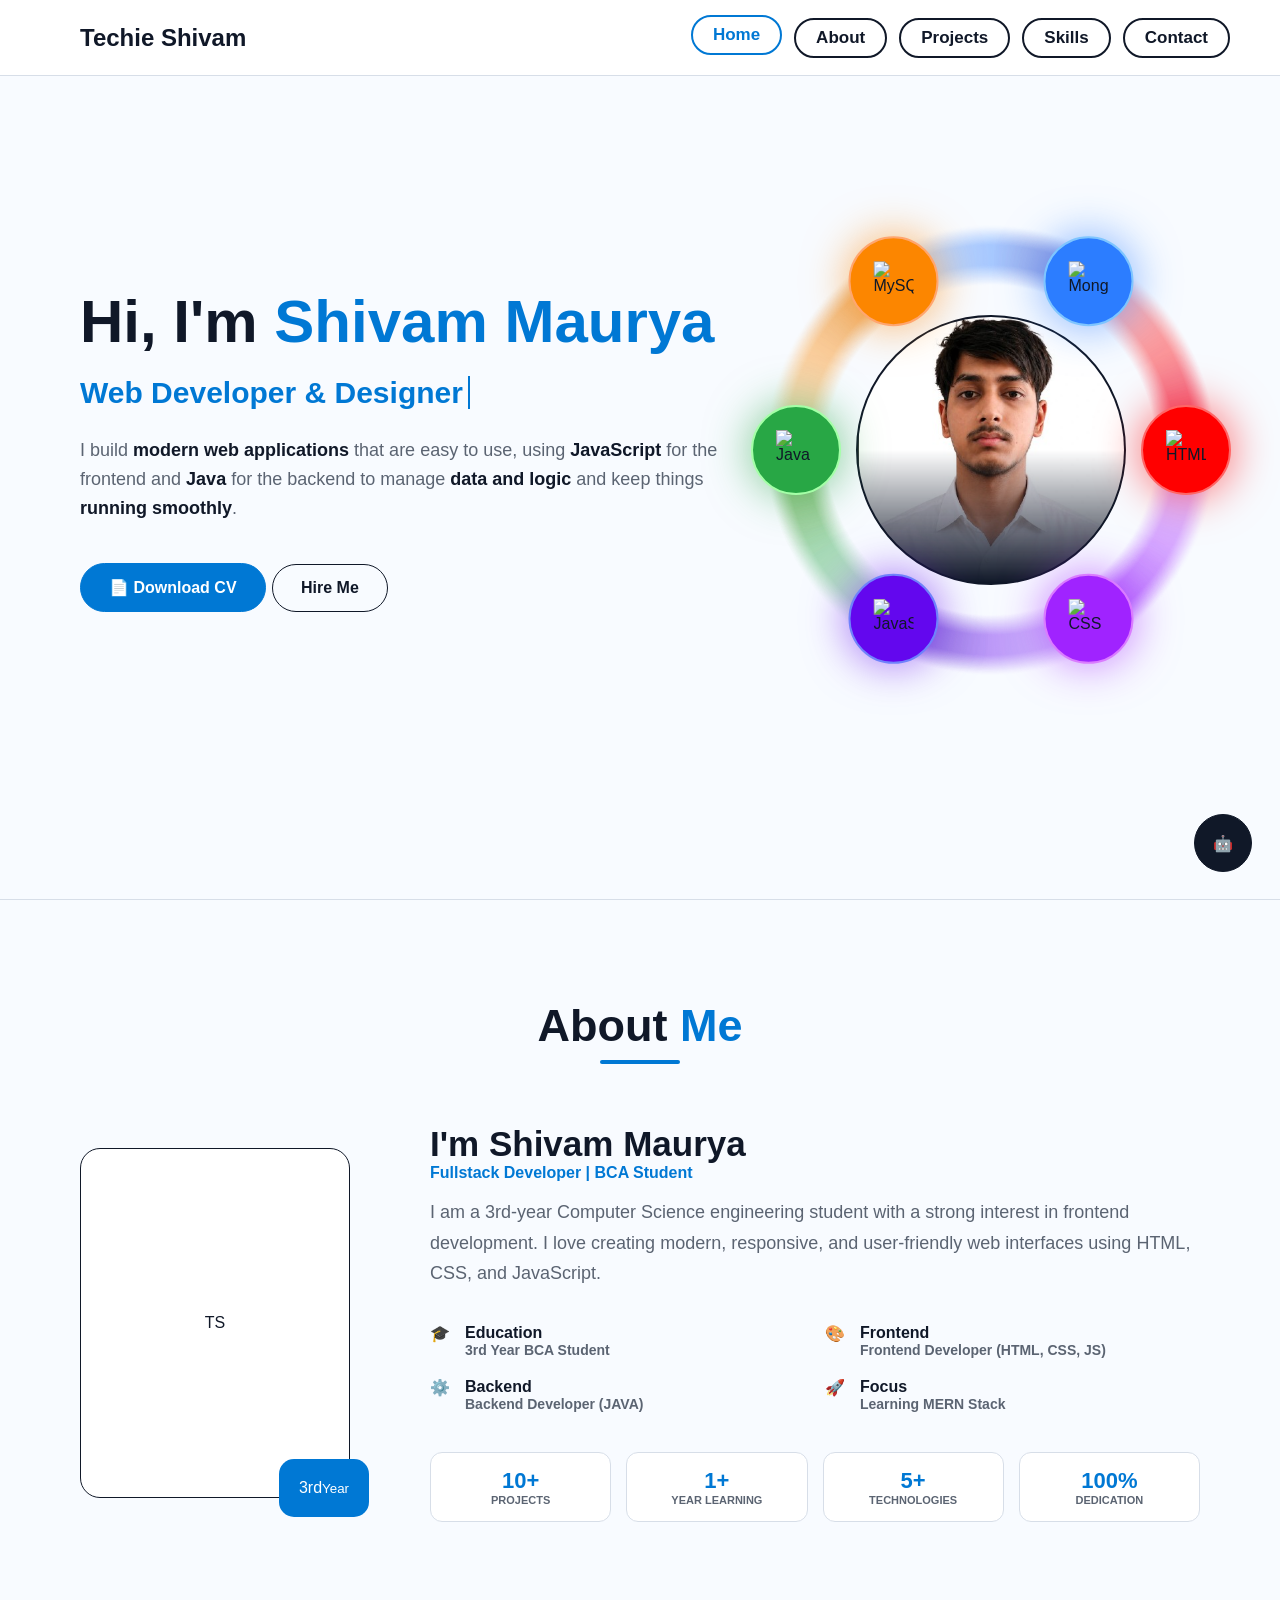
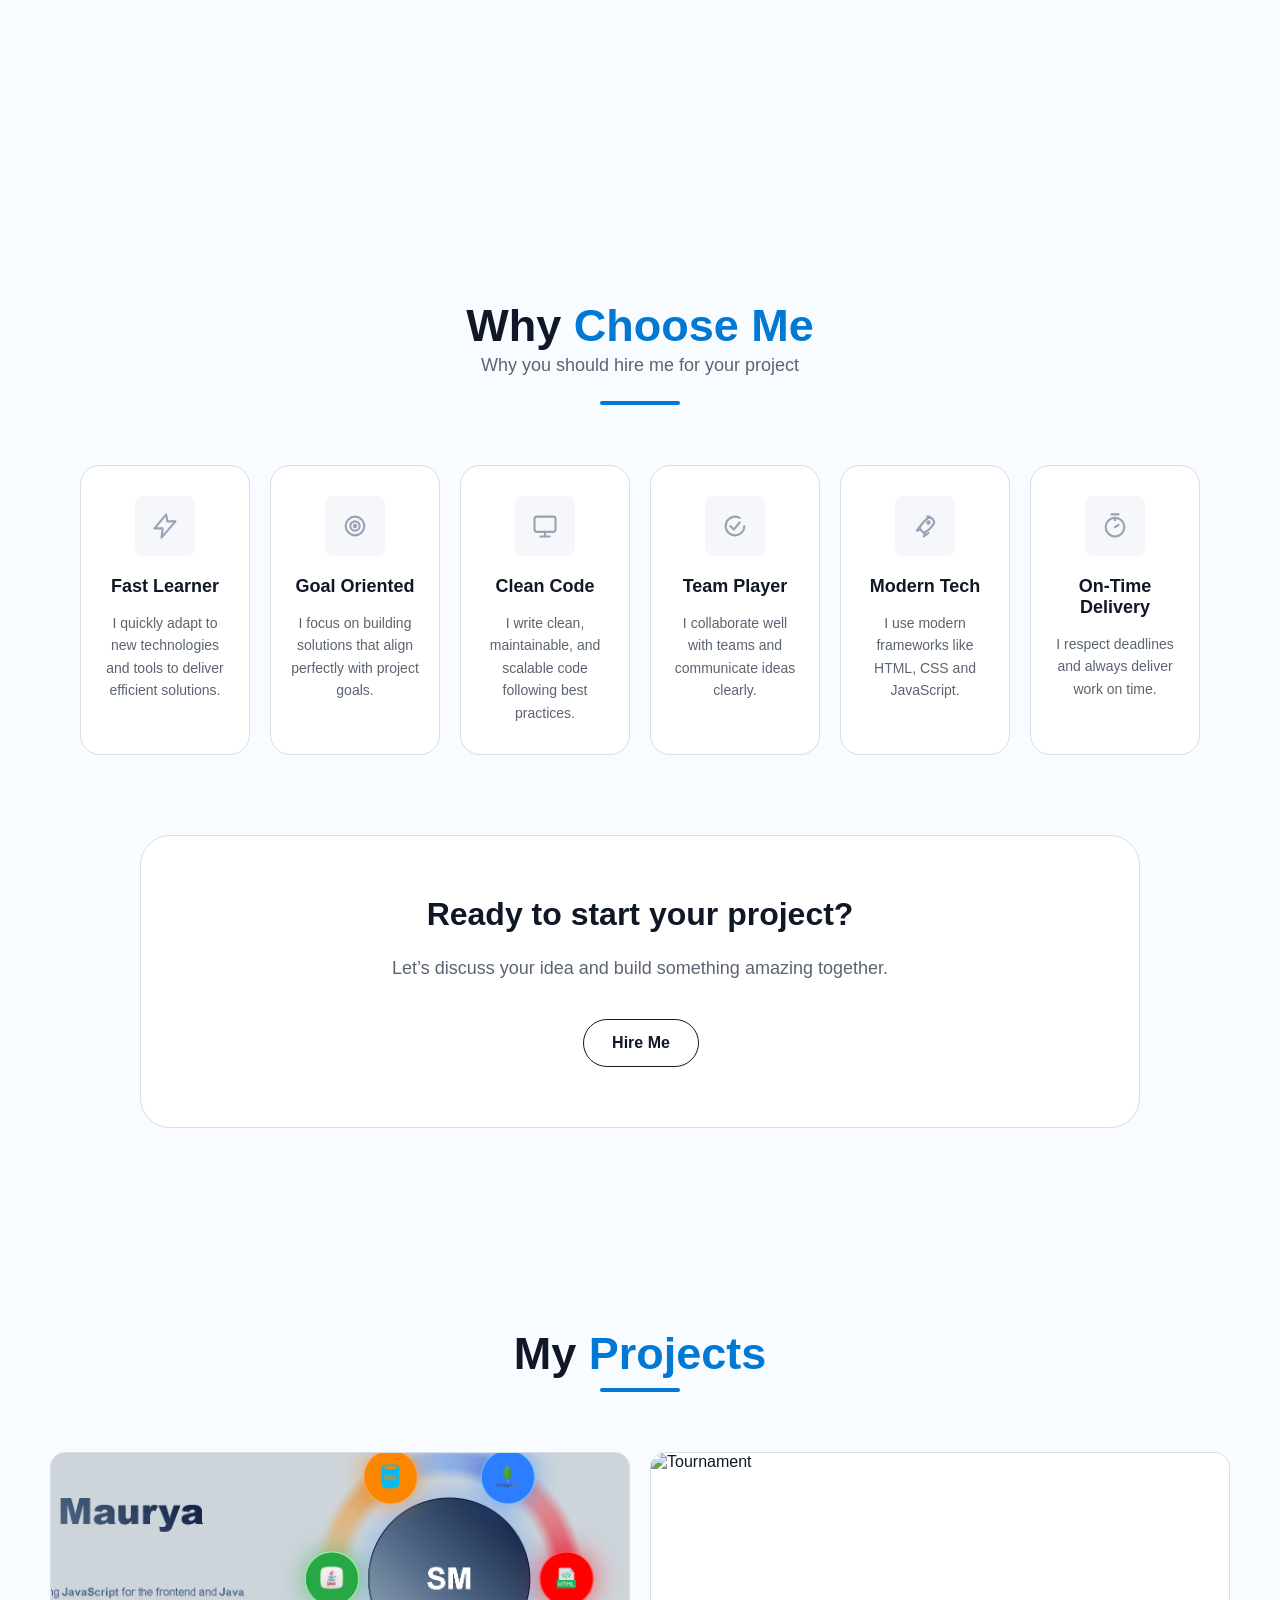
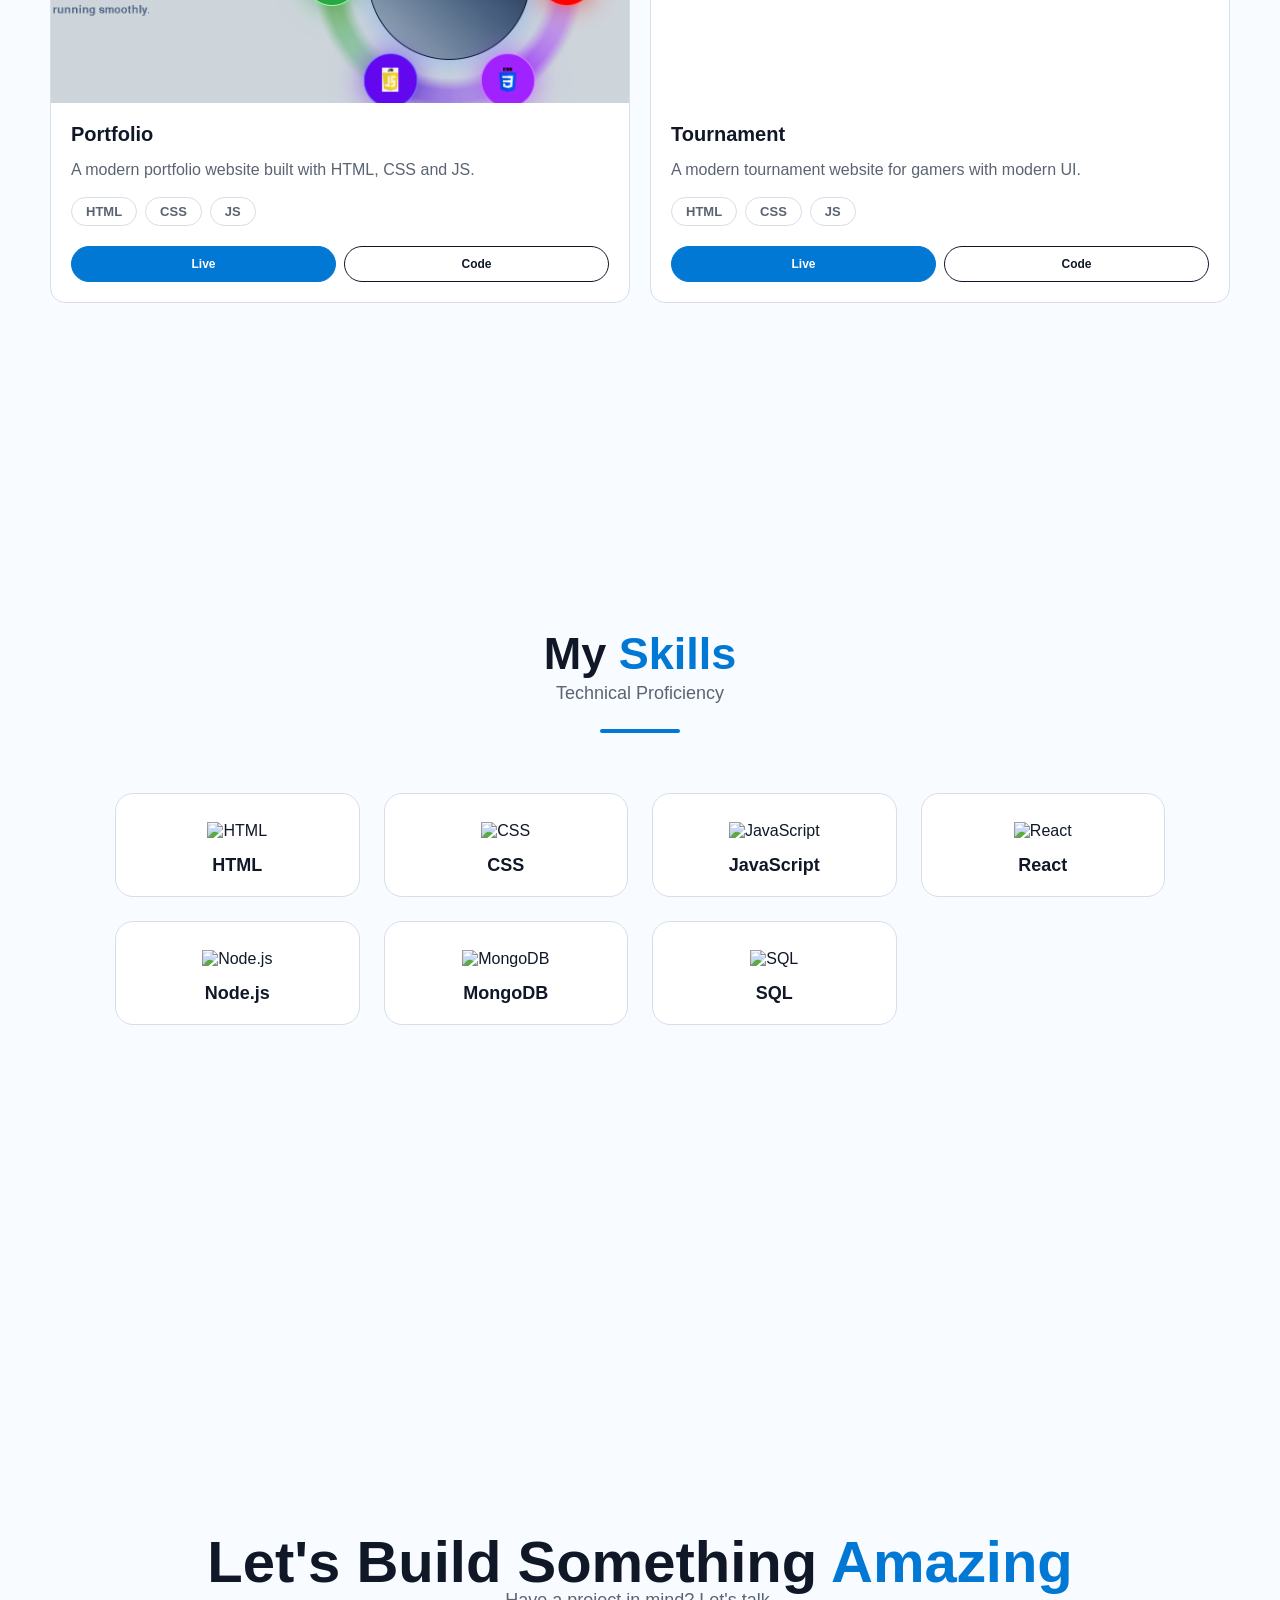
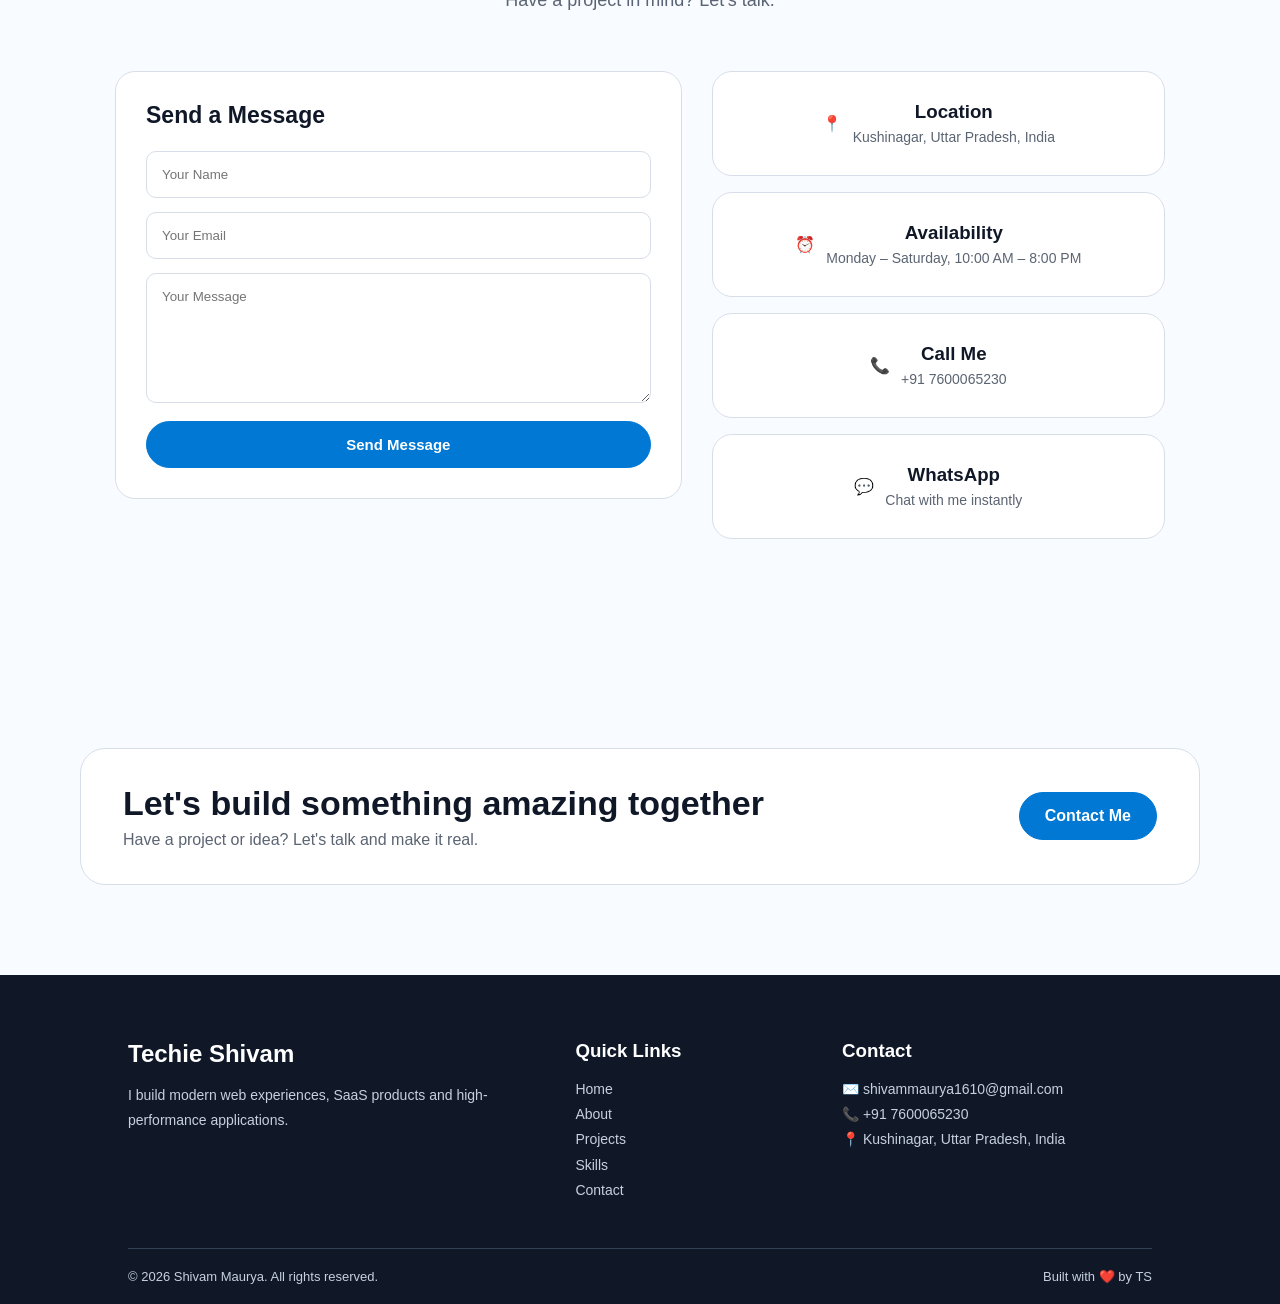
==== commit b13f0f07: "1" ====
--- a/index.html
+++ b/index.html
@@ -24,7 +24,7 @@
                 <li><a href="#home" id="nav-home" class="active">Home</a></li>
                 <li><a href="#about" id="nav-about">About</a></li>
                 <li><a href="#projects" id="nav-projects">Projects</a></li>
-                <li><a href="#skills">Skills</a></li>
+                <li><a href="#skills" id="nav-skills">Skills</a></li>
                 <li><a href="#contact" id="nav-contact">Contact</a></li>
             </ul>
         </nav>
@@ -47,7 +47,7 @@
 
         <div class="intro-anim">
             <div class="main-circle" id="skills-orbit">
-                <div class="profile-circle">TS</div>
+                <div class="profile-circle"><img src="profile.jpg" alt="Shivam Maurya" class="profile-img"></div>
 
                 <div class="trail-wrapper" style="--angle-offset: 300deg;">
                     <div class="motion-trail py-trail"></div>
--- a/style.css
+++ b/style.css
@@ -51,37 +51,77 @@
    Global Animations
    ========================================= */
 @keyframes revealUp {
-    from { opacity: 0; transform: translateY(18px); }
-    to { opacity: 1; transform: translateY(0); }
+    from {
+        opacity: 0;
+        transform: translateY(18px);
+    }
+
+    to {
+        opacity: 1;
+        transform: translateY(0);
+    }
 }
 
 @keyframes popOut {
-    from { opacity: 0; transform: translateX(195px) rotate(calc(-1 * var(--angle-offset))) scale(0.9); }
-    to { opacity: 1; transform: translateX(195px) rotate(calc(-1 * var(--angle-offset))) scale(1); }
+    from {
+        opacity: 0;
+        transform: translateX(195px) rotate(calc(-1 * var(--angle-offset))) scale(0.9);
+    }
+
+    to {
+        opacity: 1;
+        transform: translateX(195px) rotate(calc(-1 * var(--angle-offset))) scale(1);
+    }
 }
 
 @keyframes blink {
-    50% { border-color: transparent; }
+    50% {
+        border-color: transparent;
+    }
 }
 
 @keyframes glowPulse {
-    from { box-shadow: 0 0 10px var(--glow); }
-    to { box-shadow: 0 0 45px var(--glow); }
+    from {
+        box-shadow: 0 0 10px var(--glow);
+    }
+
+    to {
+        box-shadow: 0 0 45px var(--glow);
+    }
 }
 
 @keyframes tailFadeIn {
-    from { opacity: 0; transform: scale(0.9); }
-    to { opacity: 0.6; transform: scale(1); }
+    from {
+        opacity: 0;
+        transform: scale(0.9);
+    }
+
+    to {
+        opacity: 0.6;
+        transform: scale(1);
+    }
 }
 
 @keyframes fadeLeftRight {
-    from { opacity: 0; transform: translateX(-40px); }
-    to { opacity: 1; transform: translateX(0); }
+    from {
+        opacity: 0;
+        transform: translateX(-40px);
+    }
+
+    to {
+        opacity: 1;
+        transform: translateX(0);
+    }
 }
 
 @keyframes simpleFadeIn {
-    from { opacity: 0; }
-    to { opacity: 1; }
+    from {
+        opacity: 0;
+    }
+
+    to {
+        opacity: 1;
+    }
 }
 
 /* Trigger classes for scrolling elements */
@@ -89,6 +129,7 @@
     opacity: 0;
     transform: translateY(18px);
 }
+
 .reveal-text.animate {
     opacity: 1;
     transform: translateY(0);
@@ -166,7 +207,8 @@
 /* =========================================
    Buttons
    ========================================= */
-.btn, .btn-outline {
+.btn,
+.btn-outline {
     display: inline-block;
     padding: 14px 28px;
     border-radius: 50px;
@@ -281,6 +323,15 @@
     background: var(--ink);
     font-size: 50px;
     font-weight: 700;
+    overflow: hidden;
+}
+
+.profile-img {
+    width: 100%;
+    height: 100%;
+    object-fit: cover;
+    -webkit-mask-image: linear-gradient(to bottom, #000 0%, #000 50%, transparent 100%);
+    mask-image: linear-gradient(to bottom, #000 0%, #000 50%, transparent 100%);
 }
 
 .trail-wrapper {
@@ -340,23 +391,82 @@
     object-fit: contain;
 }
 
-.ball.py { --glow: rgba(44,125,255,0.6); --ball-color: #2c7dff; border-color: #7ec5ff; animation-delay: 0.5s, 1.5s; }
-.ball.html { --glow: rgba(255,0,0,0.6); --ball-color: #ff0000; border-color: #fe6666; animation-delay: 0.7s, 1.7s; }
-.ball.css { --glow: rgba(160,35,255,0.6); --ball-color: #a023ff; border-color: #da7cff; animation-delay: 0.9s, 1.9s; }
-.ball.js { --glow: rgba(99,7,238,0.6); --ball-color: #6307ee; border-color: #6f82fb; animation-delay: 1.1s, 2.1s; }
-.ball.java { --glow: rgba(40,167,69,0.6); --ball-color: #28a745; border-color: #a4ffa7; animation-delay: 1.3s, 2.3s; }
-.ball.sql { --glow: rgba(252,134,0,0.6); --ball-color: #fc8600; border-color: #ffa66f; animation-delay: 1.5s, 2.5s; }
-
-.py-trail { --tail-color: #2c7dff; animation-delay: 0.5s; }
-.html-trail { --tail-color: #ff0000; animation-delay: 0.7s; }
-.css-trail { --tail-color: #a023ff; animation-delay: 0.9s; }
-.js-trail { --tail-color: #6307ee; animation-delay: 1.1s; }
-.java-trail { --tail-color: #28a745; animation-delay: 1.3s; }
-.sql-trail { --tail-color: #fc8600; animation-delay: 1.5s; }
+.ball.py {
+    --glow: rgba(44, 125, 255, 0.6);
+    --ball-color: #2c7dff;
+    border-color: #7ec5ff;
+    animation-delay: 0.5s, 1.5s;
+}
+
+.ball.html {
+    --glow: rgba(255, 0, 0, 0.6);
+    --ball-color: #ff0000;
+    border-color: #fe6666;
+    animation-delay: 0.7s, 1.7s;
+}
+
+.ball.css {
+    --glow: rgba(160, 35, 255, 0.6);
+    --ball-color: #a023ff;
+    border-color: #da7cff;
+    animation-delay: 0.9s, 1.9s;
+}
+
+.ball.js {
+    --glow: rgba(99, 7, 238, 0.6);
+    --ball-color: #6307ee;
+    border-color: #6f82fb;
+    animation-delay: 1.1s, 2.1s;
+}
+
+.ball.java {
+    --glow: rgba(40, 167, 69, 0.6);
+    --ball-color: #28a745;
+    border-color: #a4ffa7;
+    animation-delay: 1.3s, 2.3s;
+}
+
+.ball.sql {
+    --glow: rgba(252, 134, 0, 0.6);
+    --ball-color: #fc8600;
+    border-color: #ffa66f;
+    animation-delay: 1.5s, 2.5s;
+}
+
+.py-trail {
+    --tail-color: #2c7dff;
+    animation-delay: 0.5s;
+}
+
+.html-trail {
+    --tail-color: #ff0000;
+    animation-delay: 0.7s;
+}
+
+.css-trail {
+    --tail-color: #a023ff;
+    animation-delay: 0.9s;
+}
+
+.js-trail {
+    --tail-color: #6307ee;
+    animation-delay: 1.1s;
+}
+
+.java-trail {
+    --tail-color: #28a745;
+    animation-delay: 1.3s;
+}
+
+.sql-trail {
+    --tail-color: #fc8600;
+    animation-delay: 1.5s;
+}
 
 .ball-wrapper:hover {
     z-index: 1000;
 }
+
 .ball-wrapper:hover .ball {
     transform: translateX(195px) rotate(calc(-1 * var(--angle-offset))) scale(1.22) !important;
     box-shadow: 0 0 55px var(--glow) !important;
@@ -394,23 +504,39 @@
     text-align: center;
 }
 
-.about, .features, .projects, .skills-section, .contact-section {
+.about,
+.features,
+.projects,
+.skills-section,
+.contact-section {
     min-height: 100vh;
     padding: 100px 80px;
     background: var(--bg);
 }
 
 /* Standardized Card Styles */
-.feat-card, .cta-box, .skill-card, .proj-card, .contact-form, .info-card, .bottom-cta {
+.feat-card,
+.cta-box,
+.skill-card,
+.proj-card,
+.contact-form,
+.info-card,
+.bottom-cta {
     border: 1px solid var(--line);
     background: var(--surface);
 }
 
-.feat-card, .skill-card, .proj-card, .info-card {
+.feat-card,
+.skill-card,
+.proj-card,
+.info-card {
     transition: transform 0.35s ease, border-color 0.2s ease;
 }
 
-.feat-card:hover, .skill-card:hover, .proj-card:hover, .info-card:hover {
+.feat-card:hover,
+.skill-card:hover,
+.proj-card:hover,
+.info-card:hover {
     border-color: var(--blue);
 }
 
@@ -452,32 +578,43 @@
     opacity: 0;
     transform: translateX(-40px);
 }
-.experience-badge span, .experience-badge small {
+
+.experience-badge span,
+.experience-badge small {
     color: #ffffff;
 }
 
-.about-head h3, .h-label {
+.about-head h3,
+.h-label {
     color: var(--ink);
     font-weight: 700;
 }
+
 .about-head h3 {
     font-size: 35px;
 }
+
 .about-head .highlight {
     color: var(--ink);
 }
 
-.about-head h4, .about-p, .h-value {
+.about-head h4,
+.about-p,
+.h-value {
     color: var(--muted);
 }
-.about-head h4, .about-head .about-highlight {
+
+.about-head h4,
+.about-head .about-highlight {
     color: var(--blue);
     font-size: 16px;
     font-weight: 600;
 }
+
 .about-head h4 {
     margin-bottom: 15px;
 }
+
 .about-p {
     margin-bottom: 35px;
     font-size: 18px;
@@ -502,8 +639,14 @@
     flex-direction: column;
 }
 
-.h-label { font-size: 16px; }
-.h-value { font-size: 14px; font-weight: 600; }
+.h-label {
+    font-size: 16px;
+}
+
+.h-value {
+    font-size: 14px;
+    font-weight: 600;
+}
 
 .about-stats {
     display: grid;
@@ -520,13 +663,15 @@
     text-align: center;
     opacity: 0;
     transform: translateX(-40px);
-    transition: transform 0.35s ease 0.08s, border-color 0.3s ease 0.08s, box-shadow 0.3s ease 0.08s; /* Added box-shadow to transition */
+    transition: transform 0.35s ease 0.08s, border-color 0.3s ease 0.08s, box-shadow 0.3s ease 0.08s;
+    /* Added box-shadow to transition */
 }
 
 .stat-box:hover {
     border-color: var(--blue);
     transform: translateY(-3px) !important;
-    box-shadow: 0 5px 15px rgba(0, 0, 0, 0.06); /* Added subtle shadow */
+    box-shadow: 0 5px 15px rgba(0, 0, 0, 0.06);
+    /* Added subtle shadow */
 }
 
 .stat-box h3 {
@@ -534,6 +679,7 @@
     font-size: 22px;
     font-weight: 800;
 }
+
 .stat-box p {
     color: var(--muted);
     font-size: 11px;
@@ -545,26 +691,31 @@
 .about .reveal-text {
     transform: translateX(-40px);
 }
+
 .about .reveal-text.animate {
     opacity: 1;
     transform: translateX(0);
     animation: fadeLeftRight 0.6s ease-out;
 }
+
 .stat-box.reveal {
     opacity: 1;
     transform: translateX(0);
     animation: fadeLeftRight 0.6s ease-out forwards;
 }
+
 .stat-box.entrance-settled {
     animation: none;
     opacity: 1;
     transform: translateX(0);
 }
+
 .about.about-visual-enter .about-dp {
     opacity: 1;
     transform: translateX(0);
     animation: fadeLeftRight 0.7s ease-out forwards;
 }
+
 .about.about-visual-enter .experience-badge {
     opacity: 1;
     transform: translateX(0);
@@ -588,12 +739,14 @@
     border-radius: 20px;
     text-align: center;
     opacity: 0;
-    transition: transform 0.3s ease 0.1s, border-color 0.3s ease 0.1s, box-shadow 0.3s ease 0.1s; /* Added box-shadow to transition */
+    transition: transform 0.3s ease 0.1s, border-color 0.3s ease 0.1s, box-shadow 0.3s ease 0.1s;
+    /* Added box-shadow to transition */
 }
 
 .feat-card:hover {
     transform: translateY(-7px) !important;
-    box-shadow: 0 5px 15px rgba(0, 0, 0, 0.06); /* Added subtle shadow */
+    box-shadow: 0 5px 15px rgba(0, 0, 0, 0.06);
+    /* Added subtle shadow */
 }
 
 .feat-icon {
@@ -608,6 +761,7 @@
     font-size: 40px;
     transition: color 0.3s ease, background 0.3s ease;
 }
+
 .feat-icon svg {
     width: 28px;
     height: 28px;
@@ -617,6 +771,7 @@
     stroke-linecap: round;
     stroke-linejoin: round;
 }
+
 .feat-card:hover .feat-icon {
     color: var(--blue);
     background: #eef7ff;
@@ -627,6 +782,7 @@
     color: var(--ink);
     font-size: 18px;
 }
+
 .feat-card p {
     color: var(--muted);
     font-size: 14px;
@@ -637,12 +793,31 @@
 .features.animate-features .feat-card {
     animation: simpleFadeIn 0.6s ease both;
 }
-.features.animate-features .feat-card:nth-child(1) { animation-delay: 0.15s; }
-.features.animate-features .feat-card:nth-child(2) { animation-delay: 0.30s; }
-.features.animate-features .feat-card:nth-child(3) { animation-delay: 0.45s; }
-.features.animate-features .feat-card:nth-child(4) { animation-delay: 0.60s; }
-.features.animate-features .feat-card:nth-child(5) { animation-delay: 0.75s; }
-.features.animate-features .feat-card:nth-child(6) { animation-delay: 0.90s; }
+
+.features.animate-features .feat-card:nth-child(1) {
+    animation-delay: 0.15s;
+}
+
+.features.animate-features .feat-card:nth-child(2) {
+    animation-delay: 0.30s;
+}
+
+.features.animate-features .feat-card:nth-child(3) {
+    animation-delay: 0.45s;
+}
+
+.features.animate-features .feat-card:nth-child(4) {
+    animation-delay: 0.60s;
+}
+
+.features.animate-features .feat-card:nth-child(5) {
+    animation-delay: 0.75s;
+}
+
+.features.animate-features .feat-card:nth-child(6) {
+    animation-delay: 0.90s;
+}
+
 .features.animate-features .feat-card.entrance-settled {
     animation: none;
     opacity: 1;
@@ -657,20 +832,24 @@
     text-align: center;
     transition: transform 0.35s ease 0.08s, border-color 0.3s ease 0.08s;
 }
+
 .cta-box h3 {
     margin-bottom: 25px;
     color: var(--ink);
     font-size: 32px;
 }
+
 .cta-box p {
     margin-bottom: 40px;
     color: var(--muted);
     font-size: 18px;
 }
+
 .features .cta-box.zoom-active {
     transform: scale(1.03);
     border-color: var(--blue);
 }
+
 .features .cta-box.no-zoom {
     transform: scale(1);
     border-color: var(--blue);
@@ -712,6 +891,7 @@
     height: 250px;
     overflow: hidden;
 }
+
 .proj-img img {
     width: 100%;
     height: 100%;
@@ -725,12 +905,14 @@
     justify-content: space-between;
     padding: 20px;
 }
+
 .proj-txt h3 {
     margin-bottom: 12px;
     color: var(--ink);
     font-size: 20px;
     font-weight: 700;
 }
+
 .proj-txt p {
     margin-bottom: 15px;
     color: var(--muted);
@@ -744,6 +926,7 @@
     gap: 8px;
     margin-bottom: 20px;
 }
+
 .proj-tags span {
     padding: 6px 14px;
     border: 1px solid var(--line);
@@ -757,7 +940,9 @@
     display: flex;
     gap: 8px;
 }
-.proj-links .btn, .proj-links .btn-outline {
+
+.proj-links .btn,
+.proj-links .btn-outline {
     flex: 1;
     margin-left: 0;
     padding: 10px 5px;
@@ -769,6 +954,7 @@
 #projects .reveal-text {
     transform: translateX(-70px);
 }
+
 #projects .reveal-text.animate {
     opacity: 1;
     transform: translateX(0);
@@ -792,12 +978,14 @@
     border-radius: 18px;
     text-align: center;
     opacity: 0;
-    transition: transform 0.35s ease 0.08s, border-color 0.3s ease 0.08s, box-shadow 0.3s ease 0.08s; /* Added box-shadow to transition */
+    transition: transform 0.35s ease 0.08s, border-color 0.3s ease 0.08s, box-shadow 0.3s ease 0.08s;
+    /* Added box-shadow to transition */
 }
 
 .skill-card:hover {
     transform: translateY(-9px) !important;
-    box-shadow: 0 5px 15px rgba(0, 0, 0, 0.06); /* Added subtle shadow */
+    box-shadow: 0 5px 15px rgba(0, 0, 0, 0.06);
+    /* Added subtle shadow */
 }
 
 .skill-card img {
@@ -806,6 +994,7 @@
     margin-bottom: 15px;
     object-fit: contain;
 }
+
 .skill-card h3 {
     color: var(--ink);
     font-size: 18px;
@@ -815,13 +1004,35 @@
 .skills-section.animate-skills .skill-card {
     animation: simpleFadeIn 0.6s ease both;
 }
-.skills-section.animate-skills .skill-card:nth-child(1) { animation-delay: 0.15s; }
-.skills-section.animate-skills .skill-card:nth-child(2) { animation-delay: 0.30s; }
-.skills-section.animate-skills .skill-card:nth-child(3) { animation-delay: 0.45s; }
-.skills-section.animate-skills .skill-card:nth-child(4) { animation-delay: 0.60s; }
-.skills-section.animate-skills .skill-card:nth-child(5) { animation-delay: 0.75s; }
-.skills-section.animate-skills .skill-card:nth-child(6) { animation-delay: 0.90s; }
-.skills-section.animate-skills .skill-card:nth-child(7) { animation-delay: 1.05s; }
+
+.skills-section.animate-skills .skill-card:nth-child(1) {
+    animation-delay: 0.15s;
+}
+
+.skills-section.animate-skills .skill-card:nth-child(2) {
+    animation-delay: 0.30s;
+}
+
+.skills-section.animate-skills .skill-card:nth-child(3) {
+    animation-delay: 0.45s;
+}
+
+.skills-section.animate-skills .skill-card:nth-child(4) {
+    animation-delay: 0.60s;
+}
+
+.skills-section.animate-skills .skill-card:nth-child(5) {
+    animation-delay: 0.75s;
+}
+
+.skills-section.animate-skills .skill-card:nth-child(6) {
+    animation-delay: 0.90s;
+}
+
+.skills-section.animate-skills .skill-card:nth-child(7) {
+    animation-delay: 1.05s;
+}
+
 .skills-section.animate-skills .skill-card.entrance-settled {
     animation: none;
     opacity: 1;
@@ -851,6 +1062,7 @@
     border-radius: 20px;
     transition: border-color 0.3s ease;
 }
+
 .contact-form:hover {
     border-color: var(--blue);
 }
@@ -872,10 +1084,12 @@
     color: var(--ink);
     background: #fff;
 }
+
 .contact-form input:focus,
 .contact-form textarea:focus {
     border-color: var(--blue);
 }
+
 .contact-form textarea {
     min-height: 130px;
     resize: vertical;
@@ -914,6 +1128,7 @@
     margin-bottom: 6px;
     color: var(--ink);
 }
+
 .info-card p {
     color: var(--muted);
     font-size: 14px;
@@ -944,6 +1159,7 @@
     color: var(--ink);
     font-size: clamp(23px, 3vw, 34px);
 }
+
 .bottom-cta p {
     color: var(--muted);
 }
@@ -980,17 +1196,21 @@
     margin: 0 auto;
 }
 
-.footer-grid h2, .footer-grid h3 {
+.footer-grid h2,
+.footer-grid h3 {
     margin-bottom: 15px;
     color: #fff;
 }
-.footer-grid p, .footer-grid a {
+
+.footer-grid p,
+.footer-grid a {
     display: block;
     color: #c7d0dc;
     font-size: 14px;
     line-height: 1.8;
     text-decoration: none;
 }
+
 .footer-grid a:hover {
     color: #fff;
 }
@@ -1004,6 +1224,7 @@
     padding-top: 20px;
     border-top: 1px solid #344054;
 }
+
 .footer-bottom p {
     color: #c7d0dc;
     font-size: 13px;
@@ -1046,6 +1267,7 @@
     border-radius: 18px;
     background: var(--surface);
 }
+
 .ai-chat.open {
     display: block;
 }
@@ -1058,6 +1280,7 @@
     color: #fff;
     background: var(--ink);
 }
+
 .ai-chat-head small {
     display: block;
     margin-top: 3px;
@@ -1088,11 +1311,13 @@
     font-size: 14px;
     line-height: 1.45;
 }
+
 .ai-message.bot {
     align-self: flex-start;
     color: var(--ink);
     background: #eef3f8;
 }
+
 .ai-message.user {
     align-self: flex-end;
     color: #fff;
@@ -1105,6 +1330,7 @@
     padding: 12px;
     border-top: 1px solid var(--line);
 }
+
 .ai-input {
     flex: 1;
     min-width: 0;
@@ -1122,6 +1348,7 @@
     background: var(--ink);
     cursor: pointer;
 }
+
 .ai-form button:hover {
     border-color: var(--blue);
 }
@@ -1137,9 +1364,14 @@
 }
 
 @media(max-width: 900px) {
-    nav { padding: 0 24px; }
-    .menu-toggle { display: block; }
-    
+    nav {
+        padding: 0 24px;
+    }
+
+    .menu-toggle {
+        display: block;
+    }
+
     .nav-links {
         position: absolute;
         top: 75px;
@@ -1152,9 +1384,15 @@
         border-bottom: 1px solid var(--line);
         background: var(--surface);
     }
-    .nav-links.open { display: flex; }
-    .nav-links a { text-align: center; }
-    
+
+    .nav-links.open {
+        display: flex;
+    }
+
+    .nav-links a {
+        text-align: center;
+    }
+
     .intro {
         min-height: 100vh;
         height: auto;
@@ -1162,36 +1400,54 @@
         flex-direction: column;
         text-align: center;
     }
-    .intro-box { max-width: 100%; }
+
+    .intro-box {
+        max-width: 100%;
+    }
+
     .intro-anim {
         justify-content: center;
         margin-top: 40px;
     }
+
     .main-circle {
         width: 330px;
         height: 330px;
         transform: scale(0.82);
     }
-    
-    .about, .features, .projects, .skills-section, .contact-section {
+
+    .about,
+    .features,
+    .projects,
+    .skills-section,
+    .contact-section {
         padding: 75px 24px;
     }
-    .about-wrap, .contact-layout {
+
+    .about-wrap,
+    .contact-layout {
         grid-template-columns: 1fr;
         flex-direction: column;
         gap: 35px;
     }
-    .about-dp { margin: 0 auto; }
-    
-    .feat-grid, .skills-grid {
+
+    .about-dp {
+        margin: 0 auto;
+    }
+
+    .feat-grid,
+    .skills-grid {
         grid-template-columns: repeat(2, 1fr);
     }
+
     .proj-grid {
         grid-template-columns: 1fr;
     }
+
     .bottom-cta {
         margin: 10px 24px 70px;
     }
+
     #home .reveal-text {
         opacity: 1;
         transform: none;
@@ -1203,57 +1459,101 @@
    Mobile Responsiveness (Phones)
    ========================================= */
 @media(max-width: 560px) {
-    header, nav { height: 64px; }
-    nav { padding: 0 16px; }
-    
+
+    header,
+    nav {
+        height: 64px;
+    }
+
+    nav {
+        padding: 0 16px;
+    }
+
     .nav-links {
         top: 64px;
         padding: 14px 16px;
     }
-    .nav-links a { padding: 10px 16px; }
-    
-    .intro { padding: 105px 18px 48px; }
-    .about, .features, .projects, .skills-section, .contact-section {
+
+    .nav-links a {
+        padding: 10px 16px;
+    }
+
+    .intro {
+        padding: 105px 18px 48px;
+    }
+
+    .about,
+    .features,
+    .projects,
+    .skills-section,
+    .contact-section {
         padding: 60px 18px;
     }
-    
-    .section-header { margin-bottom: 38px; }
-    .section-title { font-size: 34px; }
-    .intro h1 { font-size: 36px; }
-    .intro p { font-size: 16px; }
-    
-    .btn, .btn-outline {
+
+    .section-header {
+        margin-bottom: 38px;
+    }
+
+    .section-title {
+        font-size: 34px;
+    }
+
+    .intro h1 {
+        font-size: 36px;
+    }
+
+    .intro p {
+        font-size: 16px;
+    }
+
+    .btn,
+    .btn-outline {
         padding: 12px 18px;
         font-size: 14px;
     }
-    
+
     .main-circle {
         width: 290px;
         height: 290px;
         margin: -35px 0;
         transform: scale(0.7);
     }
-    
-    .highlights-list, .about-stats, .feat-grid, .skills-grid, .proj-grid {
+
+    .highlights-list,
+    .about-stats,
+    .feat-grid,
+    .skills-grid,
+    .proj-grid {
         grid-template-columns: 1fr;
     }
-    
+
     .bottom-cta {
         flex-direction: column;
         margin: 0 18px 58px;
         padding: 30px 24px;
         text-align: center;
     }
-    
-    .footer-grid, .footer-bottom {
+
+    .footer-grid,
+    .footer-bottom {
         display: grid;
         grid-template-columns: 1fr;
         gap: 25px;
     }
-    footer { padding: 55px 24px 20px; }
-    .footer-bottom { margin-top: 30px; }
-    
-    .ai-assistant { right: 16px; bottom: 16px; }
+
+    footer {
+        padding: 55px 24px 20px;
+    }
+
+    .footer-bottom {
+        margin-top: 30px;
+    }
+
+    .ai-assistant {
+        right: 16px;
+        bottom: 16px;
+    }
+
     .ai-chat {
         position: fixed;
         right: 16px;
@@ -1261,5 +1561,8 @@
         width: calc(100vw - 32px);
         max-width: 360px;
     }
-    .ai-messages { height: min(42vh, 300px); }
+
+    .ai-messages {
+        height: min(42vh, 300px);
+    }
 }
